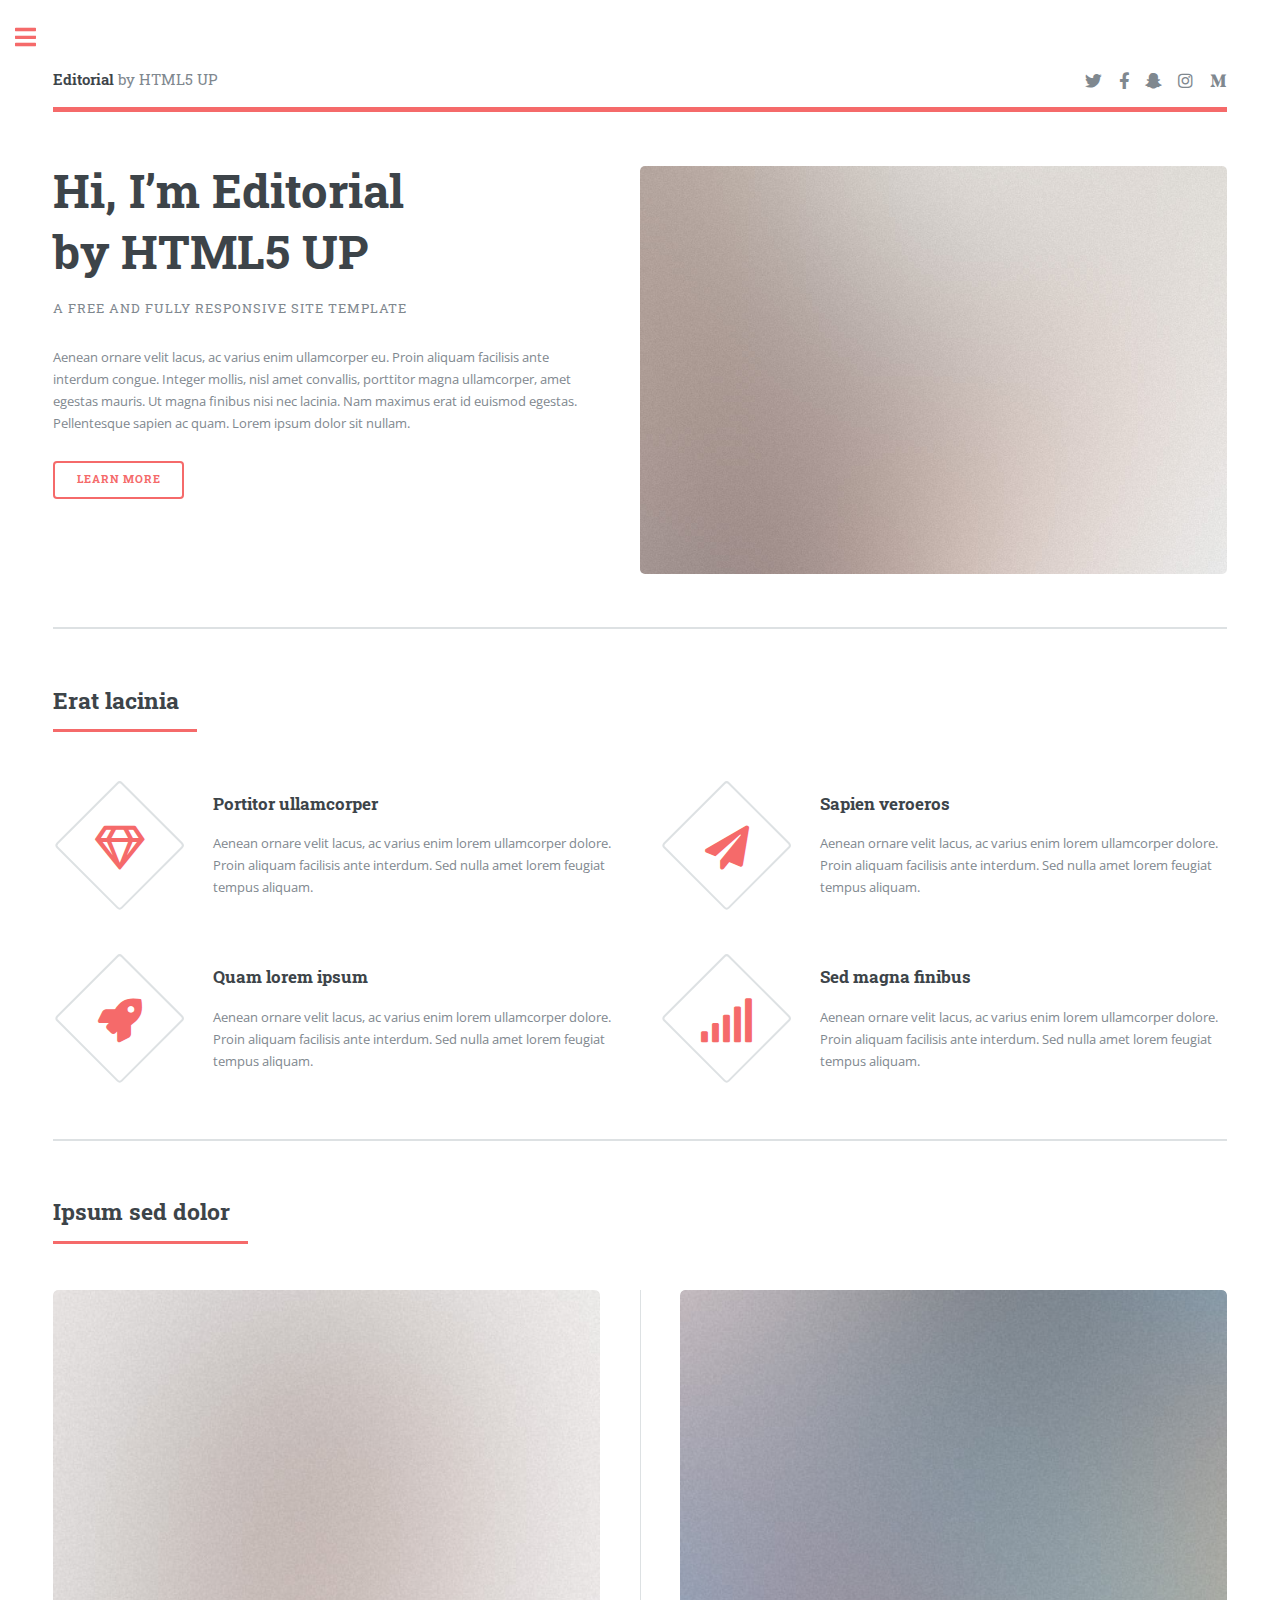
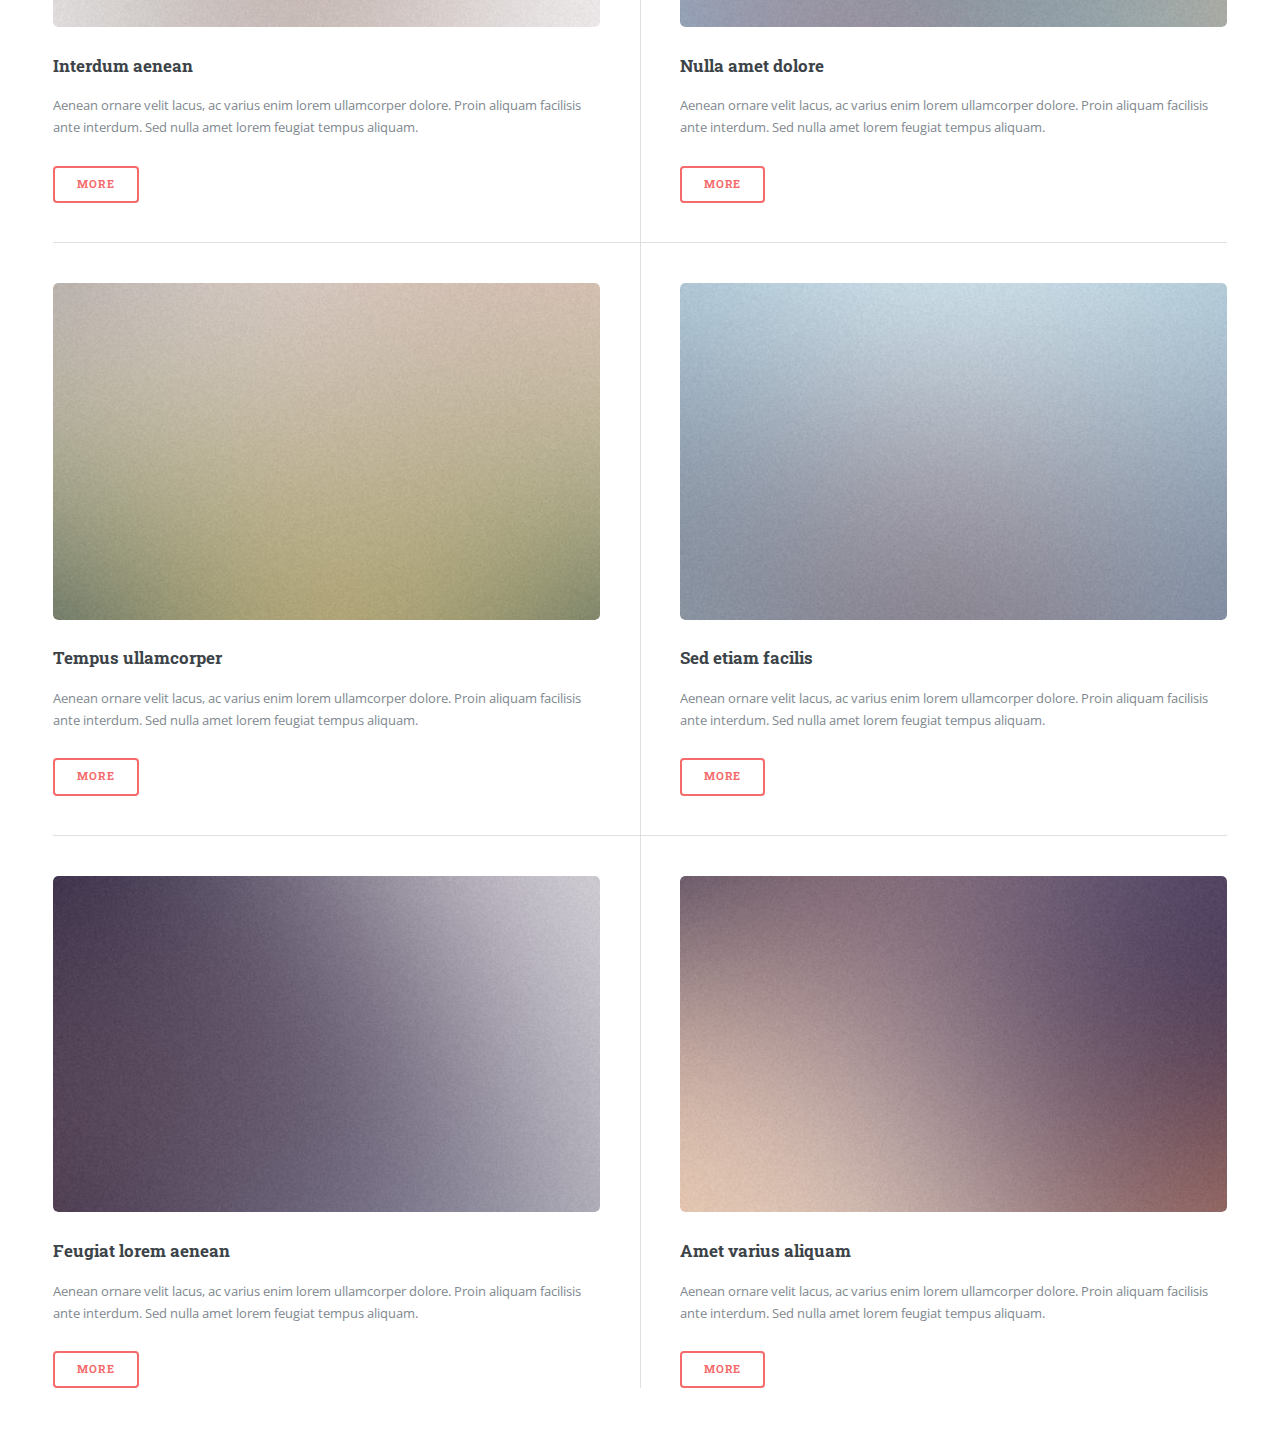
==== index.html @ 435d210b "Initial commit." ====
<!DOCTYPE HTML>
<!--
	Editorial by HTML5 UP
	html5up.net | @ajlkn
	Free for personal and commercial use under the CCA 3.0 license (html5up.net/license)
-->
<html>
	<head>
		<title>Editorial by HTML5 UP</title>
		<meta charset="utf-8" />
		<meta name="viewport" content="width=device-width, initial-scale=1, user-scalable=no" />
		<link rel="stylesheet" href="assets/css/main.css" />
	</head>
	<body class="is-preload">

		<!-- Wrapper -->
			<div id="wrapper">

				<!-- Main -->
					<div id="main">
						<div class="inner">

							<!-- Header -->
								<header id="header">
									<a href="index.html" class="logo"><strong>Editorial</strong> by HTML5 UP</a>
									<ul class="icons">
										<li><a href="#" class="icon brands fa-twitter"><span class="label">Twitter</span></a></li>
										<li><a href="#" class="icon brands fa-facebook-f"><span class="label">Facebook</span></a></li>
										<li><a href="#" class="icon brands fa-snapchat-ghost"><span class="label">Snapchat</span></a></li>
										<li><a href="#" class="icon brands fa-instagram"><span class="label">Instagram</span></a></li>
										<li><a href="#" class="icon brands fa-medium-m"><span class="label">Medium</span></a></li>
									</ul>
								</header>

							<!-- Banner -->
								<section id="banner">
									<div class="content">
										<header>
											<h1>Hi, I’m Editorial<br />
											by HTML5 UP</h1>
											<p>A free and fully responsive site template</p>
										</header>
										<p>Aenean ornare velit lacus, ac varius enim ullamcorper eu. Proin aliquam facilisis ante interdum congue. Integer mollis, nisl amet convallis, porttitor magna ullamcorper, amet egestas mauris. Ut magna finibus nisi nec lacinia. Nam maximus erat id euismod egestas. Pellentesque sapien ac quam. Lorem ipsum dolor sit nullam.</p>
										<ul class="actions">
											<li><a href="#" class="button big">Learn More</a></li>
										</ul>
									</div>
									<span class="image object">
										<img src="images/pic10.jpg" alt="" />
									</span>
								</section>

							<!-- Section -->
								<section>
									<header class="major">
										<h2>Erat lacinia</h2>
									</header>
									<div class="features">
										<article>
											<span class="icon fa-gem"></span>
											<div class="content">
												<h3>Portitor ullamcorper</h3>
												<p>Aenean ornare velit lacus, ac varius enim lorem ullamcorper dolore. Proin aliquam facilisis ante interdum. Sed nulla amet lorem feugiat tempus aliquam.</p>
											</div>
										</article>
										<article>
											<span class="icon solid fa-paper-plane"></span>
											<div class="content">
												<h3>Sapien veroeros</h3>
												<p>Aenean ornare velit lacus, ac varius enim lorem ullamcorper dolore. Proin aliquam facilisis ante interdum. Sed nulla amet lorem feugiat tempus aliquam.</p>
											</div>
										</article>
										<article>
											<span class="icon solid fa-rocket"></span>
											<div class="content">
												<h3>Quam lorem ipsum</h3>
												<p>Aenean ornare velit lacus, ac varius enim lorem ullamcorper dolore. Proin aliquam facilisis ante interdum. Sed nulla amet lorem feugiat tempus aliquam.</p>
											</div>
										</article>
										<article>
											<span class="icon solid fa-signal"></span>
											<div class="content">
												<h3>Sed magna finibus</h3>
												<p>Aenean ornare velit lacus, ac varius enim lorem ullamcorper dolore. Proin aliquam facilisis ante interdum. Sed nulla amet lorem feugiat tempus aliquam.</p>
											</div>
										</article>
									</div>
								</section>

							<!-- Section -->
								<section>
									<header class="major">
										<h2>Ipsum sed dolor</h2>
									</header>
									<div class="posts">
										<article>
											<a href="#" class="image"><img src="images/pic01.jpg" alt="" /></a>
											<h3>Interdum aenean</h3>
											<p>Aenean ornare velit lacus, ac varius enim lorem ullamcorper dolore. Proin aliquam facilisis ante interdum. Sed nulla amet lorem feugiat tempus aliquam.</p>
											<ul class="actions">
												<li><a href="#" class="button">More</a></li>
											</ul>
										</article>
										<article>
											<a href="#" class="image"><img src="images/pic02.jpg" alt="" /></a>
											<h3>Nulla amet dolore</h3>
											<p>Aenean ornare velit lacus, ac varius enim lorem ullamcorper dolore. Proin aliquam facilisis ante interdum. Sed nulla amet lorem feugiat tempus aliquam.</p>
											<ul class="actions">
												<li><a href="#" class="button">More</a></li>
											</ul>
										</article>
										<article>
											<a href="#" class="image"><img src="images/pic03.jpg" alt="" /></a>
											<h3>Tempus ullamcorper</h3>
											<p>Aenean ornare velit lacus, ac varius enim lorem ullamcorper dolore. Proin aliquam facilisis ante interdum. Sed nulla amet lorem feugiat tempus aliquam.</p>
											<ul class="actions">
												<li><a href="#" class="button">More</a></li>
											</ul>
										</article>
										<article>
											<a href="#" class="image"><img src="images/pic04.jpg" alt="" /></a>
											<h3>Sed etiam facilis</h3>
											<p>Aenean ornare velit lacus, ac varius enim lorem ullamcorper dolore. Proin aliquam facilisis ante interdum. Sed nulla amet lorem feugiat tempus aliquam.</p>
											<ul class="actions">
												<li><a href="#" class="button">More</a></li>
											</ul>
										</article>
										<article>
											<a href="#" class="image"><img src="images/pic05.jpg" alt="" /></a>
											<h3>Feugiat lorem aenean</h3>
											<p>Aenean ornare velit lacus, ac varius enim lorem ullamcorper dolore. Proin aliquam facilisis ante interdum. Sed nulla amet lorem feugiat tempus aliquam.</p>
											<ul class="actions">
												<li><a href="#" class="button">More</a></li>
											</ul>
										</article>
										<article>
											<a href="#" class="image"><img src="images/pic06.jpg" alt="" /></a>
											<h3>Amet varius aliquam</h3>
											<p>Aenean ornare velit lacus, ac varius enim lorem ullamcorper dolore. Proin aliquam facilisis ante interdum. Sed nulla amet lorem feugiat tempus aliquam.</p>
											<ul class="actions">
												<li><a href="#" class="button">More</a></li>
											</ul>
										</article>
									</div>
								</section>

						</div>
					</div>

				<!-- Sidebar -->
					<div id="sidebar">
						<div class="inner">

							<!-- Search -->
								<section id="search" class="alt">
									<form method="post" action="#">
										<input type="text" name="query" id="query" placeholder="Search" />
									</form>
								</section>

							<!-- Menu -->
								<nav id="menu">
									<header class="major">
										<h2>Menu</h2>
									</header>
									<ul>
										<li><a href="index.html">Homepage</a></li>
										<li><a href="generic.html">Generic</a></li>
										<li><a href="elements.html">Elements</a></li>
										<li>
											<span class="opener">Submenu</span>
											<ul>
												<li><a href="#">Lorem Dolor</a></li>
												<li><a href="#">Ipsum Adipiscing</a></li>
												<li><a href="#">Tempus Magna</a></li>
												<li><a href="#">Feugiat Veroeros</a></li>
											</ul>
										</li>
										<li><a href="#">Etiam Dolore</a></li>
										<li><a href="#">Adipiscing</a></li>
										<li>
											<span class="opener">Another Submenu</span>
											<ul>
												<li><a href="#">Lorem Dolor</a></li>
												<li><a href="#">Ipsum Adipiscing</a></li>
												<li><a href="#">Tempus Magna</a></li>
												<li><a href="#">Feugiat Veroeros</a></li>
											</ul>
										</li>
										<li><a href="#">Maximus Erat</a></li>
										<li><a href="#">Sapien Mauris</a></li>
										<li><a href="#">Amet Lacinia</a></li>
									</ul>
								</nav>

							<!-- Section -->
								<section>
									<header class="major">
										<h2>Ante interdum</h2>
									</header>
									<div class="mini-posts">
										<article>
											<a href="#" class="image"><img src="images/pic07.jpg" alt="" /></a>
											<p>Aenean ornare velit lacus, ac varius enim lorem ullamcorper dolore aliquam.</p>
										</article>
										<article>
											<a href="#" class="image"><img src="images/pic08.jpg" alt="" /></a>
											<p>Aenean ornare velit lacus, ac varius enim lorem ullamcorper dolore aliquam.</p>
										</article>
										<article>
											<a href="#" class="image"><img src="images/pic09.jpg" alt="" /></a>
											<p>Aenean ornare velit lacus, ac varius enim lorem ullamcorper dolore aliquam.</p>
										</article>
									</div>
									<ul class="actions">
										<li><a href="#" class="button">More</a></li>
									</ul>
								</section>

							<!-- Section -->
								<section>
									<header class="major">
										<h2>Get in touch</h2>
									</header>
									<p>Sed varius enim lorem ullamcorper dolore aliquam aenean ornare velit lacus, ac varius enim lorem ullamcorper dolore. Proin sed aliquam facilisis ante interdum. Sed nulla amet lorem feugiat tempus aliquam.</p>
									<ul class="contact">
										<li class="icon solid fa-envelope"><a href="#">information@untitled.tld</a></li>
										<li class="icon solid fa-phone">(000) 000-0000</li>
										<li class="icon solid fa-home">1234 Somewhere Road #8254<br />
										Nashville, TN 00000-0000</li>
									</ul>
								</section>

							<!-- Footer -->
								<footer id="footer">
									<p class="copyright">&copy; Untitled. All rights reserved. Demo Images: <a href="https://unsplash.com">Unsplash</a>. Design: <a href="https://html5up.net">HTML5 UP</a>.</p>
								</footer>

						</div>
					</div>

			</div>

		<!-- Scripts -->
			<script src="assets/js/jquery.min.js"></script>
			<script src="assets/js/browser.min.js"></script>
			<script src="assets/js/breakpoints.min.js"></script>
			<script src="assets/js/util.js"></script>
			<script src="assets/js/main.js"></script>

	</body>
</html>
---- assets/css/main.css ----
@import url(fontawesome-all.min.css);
@import url("https://fonts.googleapis.com/css?family=Open+Sans:400,600,400italic,600italic|Roboto+Slab:400,700");
/*
	Editorial by HTML5 UP
	html5up.net | @ajlkn
	Free for personal and commercial use under the CCA 3.0 license (html5up.net/license)
*/
html, body, div, span, applet, object,
iframe, h1, h2, h3, h4, h5, h6, p, blockquote,
pre, a, abbr, acronym, address, big, cite,
code, del, dfn, em, img, ins, kbd, q, s, samp,
small, strike, strong, sub, sup, tt, var, b,
u, i, center, dl, dt, dd, ol, ul, li, fieldset,
form, label, legend, table, caption, tbody,
tfoot, thead, tr, th, td, article, aside,
canvas, details, embed, figure, figcaption,
footer, header, hgroup, menu, nav, output, ruby,
section, summary, time, mark, audio, video {
  margin: 0;
  padding: 0;
  border: 0;
  font-size: 100%;
  font: inherit;
  vertical-align: baseline; }

article, aside, details, figcaption, figure,
footer, header, hgroup, menu, nav, section {
  display: block; }

body {
  line-height: 1; }

ol, ul {
  list-style: none; }

blockquote, q {
  quotes: none; }
  blockquote:before, blockquote:after, q:before, q:after {
    content: '';
    content: none; }

table {
  border-collapse: collapse;
  border-spacing: 0; }

body {
  -webkit-text-size-adjust: none; }

mark {
  background-color: transparent;
  color: inherit; }

input::-moz-focus-inner {
  border: 0;
  padding: 0; }

input, select, textarea {
  -moz-appearance: none;
  -webkit-appearance: none;
  -ms-appearance: none;
  appearance: none; }

/* Basic */
@-ms-viewport {
  width: device-width; }

body {
  -ms-overflow-style: scrollbar; }

@media screen and (max-width: 480px) {
  html, body {
    min-width: 320px; } }

html {
  box-sizing: border-box; }

*, *:before, *:after {
  box-sizing: inherit; }

body {
  background: #ffffff; }
  body.is-preload *, body.is-preload *:before, body.is-preload *:after, body.is-resizing *, body.is-resizing *:before, body.is-resizing *:after {
    -moz-animation: none !important;
    -webkit-animation: none !important;
    -ms-animation: none !important;
    animation: none !important;
    -moz-transition: none !important;
    -webkit-transition: none !important;
    -ms-transition: none !important;
    transition: none !important; }

/* Type */
body, input, select, textarea {
  color: #7f888f;
  font-family: "Open Sans", sans-serif;
  font-size: 13pt;
  font-weight: 400;
  line-height: 1.65; }
  @media screen and (max-width: 1680px) {
    body, input, select, textarea {
      font-size: 11pt; } }
  @media screen and (max-width: 1280px) {
    body, input, select, textarea {
      font-size: 10pt; } }
  @media screen and (max-width: 360px) {
    body, input, select, textarea {
      font-size: 9pt; } }

a {
  -moz-transition: color 0.2s ease-in-out, border-bottom-color 0.2s ease-in-out;
  -webkit-transition: color 0.2s ease-in-out, border-bottom-color 0.2s ease-in-out;
  -ms-transition: color 0.2s ease-in-out, border-bottom-color 0.2s ease-in-out;
  transition: color 0.2s ease-in-out, border-bottom-color 0.2s ease-in-out;
  border-bottom: dotted 1px;
  color: #f56a6a;
  text-decoration: none; }
  a:hover {
    border-bottom-color: #f56a6a;
    color: #f56a6a !important; }
    a:hover strong {
      color: inherit; }

strong, b {
  color: #3d4449;
  font-weight: 600; }

em, i {
  font-style: italic; }

p {
  margin: 0 0 2em 0; }

h1, h2, h3, h4, h5, h6 {
  color: #3d4449;
  font-family: "Roboto Slab", serif;
  font-weight: 700;
  line-height: 1.5;
  margin: 0 0 1em 0; }
  h1 a, h2 a, h3 a, h4 a, h5 a, h6 a {
    color: inherit;
    text-decoration: none;
    border-bottom: 0; }

h1 {
  font-size: 4em;
  margin: 0 0 0.5em 0;
  line-height: 1.3; }

h2 {
  font-size: 1.75em; }

h3 {
  font-size: 1.25em; }

h4 {
  font-size: 1.1em; }

h5 {
  font-size: 0.9em; }

h6 {
  font-size: 0.7em; }

@media screen and (max-width: 1680px) {
  h1 {
    font-size: 3.5em; } }

@media screen and (max-width: 980px) {
  h1 {
    font-size: 3.25em; } }

@media screen and (max-width: 736px) {
  h1 {
    font-size: 2em;
    line-height: 1.4; }
  h2 {
    font-size: 1.5em; } }

sub {
  font-size: 0.8em;
  position: relative;
  top: 0.5em; }

sup {
  font-size: 0.8em;
  position: relative;
  top: -0.5em; }

blockquote {
  border-left: solid 3px rgba(210, 215, 217, 0.75);
  font-style: italic;
  margin: 0 0 2em 0;
  padding: 0.5em 0 0.5em 2em; }

code {
  background: rgba(230, 235, 237, 0.25);
  border-radius: 0.375em;
  border: solid 1px rgba(210, 215, 217, 0.75);
  font-family: "Courier New", monospace;
  font-size: 0.9em;
  margin: 0 0.25em;
  padding: 0.25em 0.65em; }

pre {
  -webkit-overflow-scrolling: touch;
  font-family: "Courier New", monospace;
  font-size: 0.9em;
  margin: 0 0 2em 0; }
  pre code {
    display: block;
    line-height: 1.75;
    padding: 1em 1.5em;
    overflow-x: auto; }

hr {
  border: 0;
  border-bottom: solid 1px rgba(210, 215, 217, 0.75);
  margin: 2em 0; }
  hr.major {
    margin: 3em 0; }

.align-left {
  text-align: left; }

.align-center {
  text-align: center; }

.align-right {
  text-align: right; }

/* Row */
.row {
  display: flex;
  flex-wrap: wrap;
  box-sizing: border-box;
  align-items: stretch; }
  .row > * {
    box-sizing: border-box; }
  .row.gtr-uniform > * > :last-child {
    margin-bottom: 0; }
  .row.aln-left {
    justify-content: flex-start; }
  .row.aln-center {
    justify-content: center; }
  .row.aln-right {
    justify-content: flex-end; }
  .row.aln-top {
    align-items: flex-start; }
  .row.aln-middle {
    align-items: center; }
  .row.aln-bottom {
    align-items: flex-end; }
  .row > .imp {
    order: -1; }
  .row > .col-1 {
    width: 8.33333%; }
  .row > .off-1 {
    margin-left: 8.33333%; }
  .row > .col-2 {
    width: 16.66667%; }
  .row > .off-2 {
    margin-left: 16.66667%; }
  .row > .col-3 {
    width: 25%; }
  .row > .off-3 {
    margin-left: 25%; }
  .row > .col-4 {
    width: 33.33333%; }
  .row > .off-4 {
    margin-left: 33.33333%; }
  .row > .col-5 {
    width: 41.66667%; }
  .row > .off-5 {
    margin-left: 41.66667%; }
  .row > .col-6 {
    width: 50%; }
  .row > .off-6 {
    margin-left: 50%; }
  .row > .col-7 {
    width: 58.33333%; }
  .row > .off-7 {
    margin-left: 58.33333%; }
  .row > .col-8 {
    width: 66.66667%; }
  .row > .off-8 {
    margin-left: 66.66667%; }
  .row > .col-9 {
    width: 75%; }
  .row > .off-9 {
    margin-left: 75%; }
  .row > .col-10 {
    width: 83.33333%; }
  .row > .off-10 {
    margin-left: 83.33333%; }
  .row > .col-11 {
    width: 91.66667%; }
  .row > .off-11 {
    margin-left: 91.66667%; }
  .row > .col-12 {
    width: 100%; }
  .row > .off-12 {
    margin-left: 100%; }
  .row.gtr-0 {
    margin-top: 0;
    margin-left: 0em; }
    .row.gtr-0 > * {
      padding: 0 0 0 0em; }
    .row.gtr-0.gtr-uniform {
      margin-top: 0em; }
      .row.gtr-0.gtr-uniform > * {
        padding-top: 0em; }
  .row.gtr-25 {
    margin-top: 0;
    margin-left: -0.375em; }
    .row.gtr-25 > * {
      padding: 0 0 0 0.375em; }
    .row.gtr-25.gtr-uniform {
      margin-top: -0.375em; }
      .row.gtr-25.gtr-uniform > * {
        padding-top: 0.375em; }
  .row.gtr-50 {
    margin-top: 0;
    margin-left: -0.75em; }
    .row.gtr-50 > * {
      padding: 0 0 0 0.75em; }
    .row.gtr-50.gtr-uniform {
      margin-top: -0.75em; }
      .row.gtr-50.gtr-uniform > * {
        padding-top: 0.75em; }
  .row {
    margin-top: 0;
    margin-left: -1.5em; }
    .row > * {
      padding: 0 0 0 1.5em; }
    .row.gtr-uniform {
      margin-top: -1.5em; }
      .row.gtr-uniform > * {
        padding-top: 1.5em; }
  .row.gtr-150 {
    margin-top: 0;
    margin-left: -2.25em; }
    .row.gtr-150 > * {
      padding: 0 0 0 2.25em; }
    .row.gtr-150.gtr-uniform {
      margin-top: -2.25em; }
      .row.gtr-150.gtr-uniform > * {
        padding-top: 2.25em; }
  .row.gtr-200 {
    margin-top: 0;
    margin-left: -3em; }
    .row.gtr-200 > * {
      padding: 0 0 0 3em; }
    .row.gtr-200.gtr-uniform {
      margin-top: -3em; }
      .row.gtr-200.gtr-uniform > * {
        padding-top: 3em; }
  @media screen and (max-width: 1680px) {
    .row {
      display: flex;
      flex-wrap: wrap;
      box-sizing: border-box;
      align-items: stretch; }
      .row > * {
        box-sizing: border-box; }
      .row.gtr-uniform > * > :last-child {
        margin-bottom: 0; }
      .row.aln-left {
        justify-content: flex-start; }
      .row.aln-center {
        justify-content: center; }
      .row.aln-right {
        justify-content: flex-end; }
      .row.aln-top {
        align-items: flex-start; }
      .row.aln-middle {
        align-items: center; }
      .row.aln-bottom {
        align-items: flex-end; }
      .row > .imp-xlarge {
        order: -1; }
      .row > .col-1-xlarge {
        width: 8.33333%; }
      .row > .off-1-xlarge {
        margin-left: 8.33333%; }
      .row > .col-2-xlarge {
        width: 16.66667%; }
      .row > .off-2-xlarge {
        margin-left: 16.66667%; }
      .row > .col-3-xlarge {
        width: 25%; }
      .row > .off-3-xlarge {
        margin-left: 25%; }
      .row > .col-4-xlarge {
        width: 33.33333%; }
      .row > .off-4-xlarge {
        margin-left: 33.33333%; }
      .row > .col-5-xlarge {
        width: 41.66667%; }
      .row > .off-5-xlarge {
        margin-left: 41.66667%; }
      .row > .col-6-xlarge {
        width: 50%; }
      .row > .off-6-xlarge {
        margin-left: 50%; }
      .row > .col-7-xlarge {
        width: 58.33333%; }
      .row > .off-7-xlarge {
        margin-left: 58.33333%; }
      .row > .col-8-xlarge {
        width: 66.66667%; }
      .row > .off-8-xlarge {
        margin-left: 66.66667%; }
      .row > .col-9-xlarge {
        width: 75%; }
      .row > .off-9-xlarge {
        margin-left: 75%; }
      .row > .col-10-xlarge {
        width: 83.33333%; }
      .row > .off-10-xlarge {
        margin-left: 83.33333%; }
      .row > .col-11-xlarge {
        width: 91.66667%; }
      .row > .off-11-xlarge {
        margin-left: 91.66667%; }
      .row > .col-12-xlarge {
        width: 100%; }
      .row > .off-12-xlarge {
        margin-left: 100%; }
      .row.gtr-0 {
        margin-top: 0;
        margin-left: 0em; }
        .row.gtr-0 > * {
          padding: 0 0 0 0em; }
        .row.gtr-0.gtr-uniform {
          margin-top: 0em; }
          .row.gtr-0.gtr-uniform > * {
            padding-top: 0em; }
      .row.gtr-25 {
        margin-top: 0;
        margin-left: -0.375em; }
        .row.gtr-25 > * {
          padding: 0 0 0 0.375em; }
        .row.gtr-25.gtr-uniform {
          margin-top: -0.375em; }
          .row.gtr-25.gtr-uniform > * {
            padding-top: 0.375em; }
      .row.gtr-50 {
        margin-top: 0;
        margin-left: -0.75em; }
        .row.gtr-50 > * {
          padding: 0 0 0 0.75em; }
        .row.gtr-50.gtr-uniform {
          margin-top: -0.75em; }
          .row.gtr-50.gtr-uniform > * {
            padding-top: 0.75em; }
      .row {
        margin-top: 0;
        margin-left: -1.5em; }
        .row > * {
          padding: 0 0 0 1.5em; }
        .row.gtr-uniform {
          margin-top: -1.5em; }
          .row.gtr-uniform > * {
            padding-top: 1.5em; }
      .row.gtr-150 {
        margin-top: 0;
        margin-left: -2.25em; }
        .row.gtr-150 > * {
          padding: 0 0 0 2.25em; }
        .row.gtr-150.gtr-uniform {
          margin-top: -2.25em; }
          .row.gtr-150.gtr-uniform > * {
            padding-top: 2.25em; }
      .row.gtr-200 {
        margin-top: 0;
        margin-left: -3em; }
        .row.gtr-200 > * {
          padding: 0 0 0 3em; }
        .row.gtr-200.gtr-uniform {
          margin-top: -3em; }
          .row.gtr-200.gtr-uniform > * {
            padding-top: 3em; } }
  @media screen and (max-width: 1280px) {
    .row {
      display: flex;
      flex-wrap: wrap;
      box-sizing: border-box;
      align-items: stretch; }
      .row > * {
        box-sizing: border-box; }
      .row.gtr-uniform > * > :last-child {
        margin-bottom: 0; }
      .row.aln-left {
        justify-content: flex-start; }
      .row.aln-center {
        justify-content: center; }
      .row.aln-right {
        justify-content: flex-end; }
      .row.aln-top {
        align-items: flex-start; }
      .row.aln-middle {
        align-items: center; }
      .row.aln-bottom {
        align-items: flex-end; }
      .row > .imp-large {
        order: -1; }
      .row > .col-1-large {
        width: 8.33333%; }
      .row > .off-1-large {
        margin-left: 8.33333%; }
      .row > .col-2-large {
        width: 16.66667%; }
      .row > .off-2-large {
        margin-left: 16.66667%; }
      .row > .col-3-large {
        width: 25%; }
      .row > .off-3-large {
        margin-left: 25%; }
      .row > .col-4-large {
        width: 33.33333%; }
      .row > .off-4-large {
        margin-left: 33.33333%; }
      .row > .col-5-large {
        width: 41.66667%; }
      .row > .off-5-large {
        margin-left: 41.66667%; }
      .row > .col-6-large {
        width: 50%; }
      .row > .off-6-large {
        margin-left: 50%; }
      .row > .col-7-large {
        width: 58.33333%; }
      .row > .off-7-large {
        margin-left: 58.33333%; }
      .row > .col-8-large {
        width: 66.66667%; }
      .row > .off-8-large {
        margin-left: 66.66667%; }
      .row > .col-9-large {
        width: 75%; }
      .row > .off-9-large {
        margin-left: 75%; }
      .row > .col-10-large {
        width: 83.33333%; }
      .row > .off-10-large {
        margin-left: 83.33333%; }
      .row > .col-11-large {
        width: 91.66667%; }
      .row > .off-11-large {
        margin-left: 91.66667%; }
      .row > .col-12-large {
        width: 100%; }
      .row > .off-12-large {
        margin-left: 100%; }
      .row.gtr-0 {
        margin-top: 0;
        margin-left: 0em; }
        .row.gtr-0 > * {
          padding: 0 0 0 0em; }
        .row.gtr-0.gtr-uniform {
          margin-top: 0em; }
          .row.gtr-0.gtr-uniform > * {
            padding-top: 0em; }
      .row.gtr-25 {
        margin-top: 0;
        margin-left: -0.375em; }
        .row.gtr-25 > * {
          padding: 0 0 0 0.375em; }
        .row.gtr-25.gtr-uniform {
          margin-top: -0.375em; }
          .row.gtr-25.gtr-uniform > * {
            padding-top: 0.375em; }
      .row.gtr-50 {
        margin-top: 0;
        margin-left: -0.75em; }
        .row.gtr-50 > * {
          padding: 0 0 0 0.75em; }
        .row.gtr-50.gtr-uniform {
          margin-top: -0.75em; }
          .row.gtr-50.gtr-uniform > * {
            padding-top: 0.75em; }
      .row {
        margin-top: 0;
        margin-left: -1.5em; }
        .row > * {
          padding: 0 0 0 1.5em; }
        .row.gtr-uniform {
          margin-top: -1.5em; }
          .row.gtr-uniform > * {
            padding-top: 1.5em; }
      .row.gtr-150 {
        margin-top: 0;
        margin-left: -2.25em; }
        .row.gtr-150 > * {
          padding: 0 0 0 2.25em; }
        .row.gtr-150.gtr-uniform {
          margin-top: -2.25em; }
          .row.gtr-150.gtr-uniform > * {
            padding-top: 2.25em; }
      .row.gtr-200 {
        margin-top: 0;
        margin-left: -3em; }
        .row.gtr-200 > * {
          padding: 0 0 0 3em; }
        .row.gtr-200.gtr-uniform {
          margin-top: -3em; }
          .row.gtr-200.gtr-uniform > * {
            padding-top: 3em; } }
  @media screen and (max-width: 980px) {
    .row {
      display: flex;
      flex-wrap: wrap;
      box-sizing: border-box;
      align-items: stretch; }
      .row > * {
        box-sizing: border-box; }
      .row.gtr-uniform > * > :last-child {
        margin-bottom: 0; }
      .row.aln-left {
        justify-content: flex-start; }
      .row.aln-center {
        justify-content: center; }
      .row.aln-right {
        justify-content: flex-end; }
      .row.aln-top {
        align-items: flex-start; }
      .row.aln-middle {
        align-items: center; }
      .row.aln-bottom {
        align-items: flex-end; }
      .row > .imp-medium {
        order: -1; }
      .row > .col-1-medium {
        width: 8.33333%; }
      .row > .off-1-medium {
        margin-left: 8.33333%; }
      .row > .col-2-medium {
        width: 16.66667%; }
      .row > .off-2-medium {
        margin-left: 16.66667%; }
      .row > .col-3-medium {
        width: 25%; }
      .row > .off-3-medium {
        margin-left: 25%; }
      .row > .col-4-medium {
        width: 33.33333%; }
      .row > .off-4-medium {
        margin-left: 33.33333%; }
      .row > .col-5-medium {
        width: 41.66667%; }
      .row > .off-5-medium {
        margin-left: 41.66667%; }
      .row > .col-6-medium {
        width: 50%; }
      .row > .off-6-medium {
        margin-left: 50%; }
      .row > .col-7-medium {
        width: 58.33333%; }
      .row > .off-7-medium {
        margin-left: 58.33333%; }
      .row > .col-8-medium {
        width: 66.66667%; }
      .row > .off-8-medium {
        margin-left: 66.66667%; }
      .row > .col-9-medium {
        width: 75%; }
      .row > .off-9-medium {
        margin-left: 75%; }
      .row > .col-10-medium {
        width: 83.33333%; }
      .row > .off-10-medium {
        margin-left: 83.33333%; }
      .row > .col-11-medium {
        width: 91.66667%; }
      .row > .off-11-medium {
        margin-left: 91.66667%; }
      .row > .col-12-medium {
        width: 100%; }
      .row > .off-12-medium {
        margin-left: 100%; }
      .row.gtr-0 {
        margin-top: 0;
        margin-left: 0em; }
        .row.gtr-0 > * {
          padding: 0 0 0 0em; }
        .row.gtr-0.gtr-uniform {
          margin-top: 0em; }
          .row.gtr-0.gtr-uniform > * {
            padding-top: 0em; }
      .row.gtr-25 {
        margin-top: 0;
        margin-left: -0.375em; }
        .row.gtr-25 > * {
          padding: 0 0 0 0.375em; }
        .row.gtr-25.gtr-uniform {
          margin-top: -0.375em; }
          .row.gtr-25.gtr-uniform > * {
            padding-top: 0.375em; }
      .row.gtr-50 {
        margin-top: 0;
        margin-left: -0.75em; }
        .row.gtr-50 > * {
          padding: 0 0 0 0.75em; }
        .row.gtr-50.gtr-uniform {
          margin-top: -0.75em; }
          .row.gtr-50.gtr-uniform > * {
            padding-top: 0.75em; }
      .row {
        margin-top: 0;
        margin-left: -1.5em; }
        .row > * {
          padding: 0 0 0 1.5em; }
        .row.gtr-uniform {
          margin-top: -1.5em; }
          .row.gtr-uniform > * {
            padding-top: 1.5em; }
      .row.gtr-150 {
        margin-top: 0;
        margin-left: -2.25em; }
        .row.gtr-150 > * {
          padding: 0 0 0 2.25em; }
        .row.gtr-150.gtr-uniform {
          margin-top: -2.25em; }
          .row.gtr-150.gtr-uniform > * {
            padding-top: 2.25em; }
      .row.gtr-200 {
        margin-top: 0;
        margin-left: -3em; }
        .row.gtr-200 > * {
          padding: 0 0 0 3em; }
        .row.gtr-200.gtr-uniform {
          margin-top: -3em; }
          .row.gtr-200.gtr-uniform > * {
            padding-top: 3em; } }
  @media screen and (max-width: 736px) {
    .row {
      display: flex;
      flex-wrap: wrap;
      box-sizing: border-box;
      align-items: stretch; }
      .row > * {
        box-sizing: border-box; }
      .row.gtr-uniform > * > :last-child {
        margin-bottom: 0; }
      .row.aln-left {
        justify-content: flex-start; }
      .row.aln-center {
        justify-content: center; }
      .row.aln-right {
        justify-content: flex-end; }
      .row.aln-top {
        align-items: flex-start; }
      .row.aln-middle {
        align-items: center; }
      .row.aln-bottom {
        align-items: flex-end; }
      .row > .imp-small {
        order: -1; }
      .row > .col-1-small {
        width: 8.33333%; }
      .row > .off-1-small {
        margin-left: 8.33333%; }
      .row > .col-2-small {
        width: 16.66667%; }
      .row > .off-2-small {
        margin-left: 16.66667%; }
      .row > .col-3-small {
        width: 25%; }
      .row > .off-3-small {
        margin-left: 25%; }
      .row > .col-4-small {
        width: 33.33333%; }
      .row > .off-4-small {
        margin-left: 33.33333%; }
      .row > .col-5-small {
        width: 41.66667%; }
      .row > .off-5-small {
        margin-left: 41.66667%; }
      .row > .col-6-small {
        width: 50%; }
      .row > .off-6-small {
        margin-left: 50%; }
      .row > .col-7-small {
        width: 58.33333%; }
      .row > .off-7-small {
        margin-left: 58.33333%; }
      .row > .col-8-small {
        width: 66.66667%; }
      .row > .off-8-small {
        margin-left: 66.66667%; }
      .row > .col-9-small {
        width: 75%; }
      .row > .off-9-small {
        margin-left: 75%; }
      .row > .col-10-small {
        width: 83.33333%; }
      .row > .off-10-small {
        margin-left: 83.33333%; }
      .row > .col-11-small {
        width: 91.66667%; }
      .row > .off-11-small {
        margin-left: 91.66667%; }
      .row > .col-12-small {
        width: 100%; }
      .row > .off-12-small {
        margin-left: 100%; }
      .row.gtr-0 {
        margin-top: 0;
        margin-left: 0em; }
        .row.gtr-0 > * {
          padding: 0 0 0 0em; }
        .row.gtr-0.gtr-uniform {
          margin-top: 0em; }
          .row.gtr-0.gtr-uniform > * {
            padding-top: 0em; }
      .row.gtr-25 {
        margin-top: 0;
        margin-left: -0.375em; }
        .row.gtr-25 > * {
          padding: 0 0 0 0.375em; }
        .row.gtr-25.gtr-uniform {
          margin-top: -0.375em; }
          .row.gtr-25.gtr-uniform > * {
            padding-top: 0.375em; }
      .row.gtr-50 {
        margin-top: 0;
        margin-left: -0.75em; }
        .row.gtr-50 > * {
          padding: 0 0 0 0.75em; }
        .row.gtr-50.gtr-uniform {
          margin-top: -0.75em; }
          .row.gtr-50.gtr-uniform > * {
            padding-top: 0.75em; }
      .row {
        margin-top: 0;
        margin-left: -1.5em; }
        .row > * {
          padding: 0 0 0 1.5em; }
        .row.gtr-uniform {
          margin-top: -1.5em; }
          .row.gtr-uniform > * {
            padding-top: 1.5em; }
      .row.gtr-150 {
        margin-top: 0;
        margin-left: -2.25em; }
        .row.gtr-150 > * {
          padding: 0 0 0 2.25em; }
        .row.gtr-150.gtr-uniform {
          margin-top: -2.25em; }
          .row.gtr-150.gtr-uniform > * {
            padding-top: 2.25em; }
      .row.gtr-200 {
        margin-top: 0;
        margin-left: -3em; }
        .row.gtr-200 > * {
          padding: 0 0 0 3em; }
        .row.gtr-200.gtr-uniform {
          margin-top: -3em; }
          .row.gtr-200.gtr-uniform > * {
            padding-top: 3em; } }
  @media screen and (max-width: 480px) {
    .row {
      display: flex;
      flex-wrap: wrap;
      box-sizing: border-box;
      align-items: stretch; }
      .row > * {
        box-sizing: border-box; }
      .row.gtr-uniform > * > :last-child {
        margin-bottom: 0; }
      .row.aln-left {
        justify-content: flex-start; }
      .row.aln-center {
        justify-content: center; }
      .row.aln-right {
        justify-content: flex-end; }
      .row.aln-top {
        align-items: flex-start; }
      .row.aln-middle {
        align-items: center; }
      .row.aln-bottom {
        align-items: flex-end; }
      .row > .imp-xsmall {
        order: -1; }
      .row > .col-1-xsmall {
        width: 8.33333%; }
      .row > .off-1-xsmall {
        margin-left: 8.33333%; }
      .row > .col-2-xsmall {
        width: 16.66667%; }
      .row > .off-2-xsmall {
        margin-left: 16.66667%; }
      .row > .col-3-xsmall {
        width: 25%; }
      .row > .off-3-xsmall {
        margin-left: 25%; }
      .row > .col-4-xsmall {
        width: 33.33333%; }
      .row > .off-4-xsmall {
        margin-left: 33.33333%; }
      .row > .col-5-xsmall {
        width: 41.66667%; }
      .row > .off-5-xsmall {
        margin-left: 41.66667%; }
      .row > .col-6-xsmall {
        width: 50%; }
      .row > .off-6-xsmall {
        margin-left: 50%; }
      .row > .col-7-xsmall {
        width: 58.33333%; }
      .row > .off-7-xsmall {
        margin-left: 58.33333%; }
      .row > .col-8-xsmall {
        width: 66.66667%; }
      .row > .off-8-xsmall {
        margin-left: 66.66667%; }
      .row > .col-9-xsmall {
        width: 75%; }
      .row > .off-9-xsmall {
        margin-left: 75%; }
      .row > .col-10-xsmall {
        width: 83.33333%; }
      .row > .off-10-xsmall {
        margin-left: 83.33333%; }
      .row > .col-11-xsmall {
        width: 91.66667%; }
      .row > .off-11-xsmall {
        margin-left: 91.66667%; }
      .row > .col-12-xsmall {
        width: 100%; }
      .row > .off-12-xsmall {
        margin-left: 100%; }
      .row.gtr-0 {
        margin-top: 0;
        margin-left: 0em; }
        .row.gtr-0 > * {
          padding: 0 0 0 0em; }
        .row.gtr-0.gtr-uniform {
          margin-top: 0em; }
          .row.gtr-0.gtr-uniform > * {
            padding-top: 0em; }
      .row.gtr-25 {
        margin-top: 0;
        margin-left: -0.375em; }
        .row.gtr-25 > * {
          padding: 0 0 0 0.375em; }
        .row.gtr-25.gtr-uniform {
          margin-top: -0.375em; }
          .row.gtr-25.gtr-uniform > * {
            padding-top: 0.375em; }
      .row.gtr-50 {
        margin-top: 0;
        margin-left: -0.75em; }
        .row.gtr-50 > * {
          padding: 0 0 0 0.75em; }
        .row.gtr-50.gtr-uniform {
          margin-top: -0.75em; }
          .row.gtr-50.gtr-uniform > * {
            padding-top: 0.75em; }
      .row {
        margin-top: 0;
        margin-left: -1.5em; }
        .row > * {
          padding: 0 0 0 1.5em; }
        .row.gtr-uniform {
          margin-top: -1.5em; }
          .row.gtr-uniform > * {
            padding-top: 1.5em; }
      .row.gtr-150 {
        margin-top: 0;
        margin-left: -2.25em; }
        .row.gtr-150 > * {
          padding: 0 0 0 2.25em; }
        .row.gtr-150.gtr-uniform {
          margin-top: -2.25em; }
          .row.gtr-150.gtr-uniform > * {
            padding-top: 2.25em; }
      .row.gtr-200 {
        margin-top: 0;
        margin-left: -3em; }
        .row.gtr-200 > * {
          padding: 0 0 0 3em; }
        .row.gtr-200.gtr-uniform {
          margin-top: -3em; }
          .row.gtr-200.gtr-uniform > * {
            padding-top: 3em; } }

/* Section/Article */
section.special, article.special {
  text-align: center; }

header p {
  font-family: "Roboto Slab", serif;
  font-size: 1em;
  font-weight: 400;
  letter-spacing: 0.075em;
  margin-top: -0.5em;
  text-transform: uppercase; }

header.major > :last-child {
  border-bottom: solid 3px #f56a6a;
  display: inline-block;
  margin: 0 0 2em 0;
  padding: 0 0.75em 0.5em 0; }

header.main > :last-child {
  margin: 0 0 1em 0; }

/* Form */
form {
  margin: 0 0 2em 0; }

label {
  color: #3d4449;
  display: block;
  font-size: 0.9em;
  font-weight: 600;
  margin: 0 0 1em 0; }

input[type="text"],
input[type="password"],
input[type="email"],
input[type="tel"],
input[type="search"],
input[type="url"],
select,
textarea {
  -moz-appearance: none;
  -webkit-appearance: none;
  -ms-appearance: none;
  appearance: none;
  background: #ffffff;
  border-radius: 0.375em;
  border: none;
  border: solid 1px rgba(210, 215, 217, 0.75);
  color: inherit;
  display: block;
  outline: 0;
  padding: 0 1em;
  text-decoration: none;
  width: 100%; }
  input[type="text"]:invalid,
  input[type="password"]:invalid,
  input[type="email"]:invalid,
  input[type="tel"]:invalid,
  input[type="search"]:invalid,
  input[type="url"]:invalid,
  select:invalid,
  textarea:invalid {
    box-shadow: none; }
  input[type="text"]:focus,
  input[type="password"]:focus,
  input[type="email"]:focus,
  input[type="tel"]:focus,
  input[type="search"]:focus,
  input[type="url"]:focus,
  select:focus,
  textarea:focus {
    border-color: #f56a6a;
    box-shadow: 0 0 0 1px #f56a6a; }

select {
  background-image: url("data:image/svg+xml;charset=utf8,%3Csvg xmlns='http://www.w3.org/2000/svg' width='40' height='40' preserveAspectRatio='none' viewBox='0 0 40 40'%3E%3Cpath d='M9.4,12.3l10.4,10.4l10.4-10.4c0.2-0.2,0.5-0.4,0.9-0.4c0.3,0,0.6,0.1,0.9,0.4l3.3,3.3c0.2,0.2,0.4,0.5,0.4,0.9 c0,0.4-0.1,0.6-0.4,0.9L20.7,31.9c-0.2,0.2-0.5,0.4-0.9,0.4c-0.3,0-0.6-0.1-0.9-0.4L4.3,17.3c-0.2-0.2-0.4-0.5-0.4-0.9 c0-0.4,0.1-0.6,0.4-0.9l3.3-3.3c0.2-0.2,0.5-0.4,0.9-0.4S9.1,12.1,9.4,12.3z' fill='rgba(210, 215, 217, 0.75)' /%3E%3C/svg%3E");
  background-size: 1.25em;
  background-repeat: no-repeat;
  background-position: calc(100% - 1em) center;
  height: 2.75em;
  padding-right: 2.75em;
  text-overflow: ellipsis; }
  select option {
    color: #3d4449;
    background: #ffffff; }
  select:focus::-ms-value {
    background-color: transparent; }
  select::-ms-expand {
    display: none; }

input[type="text"],
input[type="password"],
input[type="email"],
input[type="tel"],
input[type="search"],
input[type="url"],
select {
  height: 2.75em; }

textarea {
  padding: 0.75em 1em; }

input[type="checkbox"],
input[type="radio"] {
  -moz-appearance: none;
  -webkit-appearance: none;
  -ms-appearance: none;
  appearance: none;
  display: block;
  float: left;
  margin-right: -2em;
  opacity: 0;
  width: 1em;
  z-index: -1; }
  input[type="checkbox"] + label,
  input[type="radio"] + label {
    text-decoration: none;
    color: #7f888f;
    cursor: pointer;
    display: inline-block;
    font-size: 1em;
    font-weight: 400;
    padding-left: 2.4em;
    padding-right: 0.75em;
    position: relative; }
    input[type="checkbox"] + label:before,
    input[type="radio"] + label:before {
      -moz-osx-font-smoothing: grayscale;
      -webkit-font-smoothing: antialiased;
      display: inline-block;
      font-style: normal;
      font-variant: normal;
      text-rendering: auto;
      line-height: 1;
      text-transform: none !important;
      font-family: 'Font Awesome 5 Free';
      font-weight: 900; }
    input[type="checkbox"] + label:before,
    input[type="radio"] + label:before {
      background: #ffffff;
      border-radius: 0.375em;
      border: solid 1px rgba(210, 215, 217, 0.75);
      content: '';
      display: inline-block;
      font-size: 0.8em;
      height: 2.0625em;
      left: 0;
      line-height: 2.0625em;
      position: absolute;
      text-align: center;
      top: 0;
      width: 2.0625em; }
  input[type="checkbox"]:checked + label:before,
  input[type="radio"]:checked + label:before {
    background: #3d4449;
    border-color: #3d4449;
    color: #ffffff;
    content: '\f00c'; }
  input[type="checkbox"]:focus + label:before,
  input[type="radio"]:focus + label:before {
    border-color: #f56a6a;
    box-shadow: 0 0 0 1px #f56a6a; }

input[type="checkbox"] + label:before {
  border-radius: 0.375em; }

input[type="radio"] + label:before {
  border-radius: 100%; }

::-webkit-input-placeholder {
  color: #9fa3a6 !important;
  opacity: 1.0; }

:-moz-placeholder {
  color: #9fa3a6 !important;
  opacity: 1.0; }

::-moz-placeholder {
  color: #9fa3a6 !important;
  opacity: 1.0; }

:-ms-input-placeholder {
  color: #9fa3a6 !important;
  opacity: 1.0; }

/* Box */
.box {
  border-radius: 0.375em;
  border: solid 1px rgba(210, 215, 217, 0.75);
  margin-bottom: 2em;
  padding: 1.5em; }
  .box > :last-child,
  .box > :last-child > :last-child,
  .box > :last-child > :last-child > :last-child {
    margin-bottom: 0; }
  .box.alt {
    border: 0;
    border-radius: 0;
    padding: 0; }

/* Icon */
.icon {
  text-decoration: none;
  border-bottom: none;
  position: relative; }
  .icon:before {
    -moz-osx-font-smoothing: grayscale;
    -webkit-font-smoothing: antialiased;
    display: inline-block;
    font-style: normal;
    font-variant: normal;
    text-rendering: auto;
    line-height: 1;
    text-transform: none !important;
    font-family: 'Font Awesome 5 Free';
    font-weight: 400; }
  .icon > .label {
    display: none; }
  .icon:before {
    line-height: inherit; }
  .icon.solid:before {
    font-weight: 900; }
  .icon.brands:before {
    font-family: 'Font Awesome 5 Brands'; }

/* Image */
.image {
  border-radius: 0.375em;
  border: 0;
  display: inline-block;
  position: relative; }
  .image img {
    border-radius: 0.375em;
    display: block; }
  .image.left, .image.right {
    max-width: 40%; }
    .image.left img, .image.right img {
      width: 100%; }
  .image.left {
    float: left;
    padding: 0 1.5em 1em 0;
    top: 0.25em; }
  .image.right {
    float: right;
    padding: 0 0 1em 1.5em;
    top: 0.25em; }
  .image.fit {
    display: block;
    margin: 0 0 2em 0;
    width: 100%; }
    .image.fit img {
      width: 100%; }
  .image.main {
    display: block;
    margin: 0 0 3em 0;
    width: 100%; }
    .image.main img {
      width: 100%; }

a.image {
  overflow: hidden; }
  a.image img {
    -moz-transition: -moz-transform 0.2s ease;
    -webkit-transition: -webkit-transform 0.2s ease;
    -ms-transition: -ms-transform 0.2s ease;
    transition: transform 0.2s ease; }
  a.image:hover img {
    -moz-transform: scale(1.075);
    -webkit-transform: scale(1.075);
    -ms-transform: scale(1.075);
    transform: scale(1.075); }

/* List */
ol {
  list-style: decimal;
  margin: 0 0 2em 0;
  padding-left: 1.25em; }
  ol li {
    padding-left: 0.25em; }

ul {
  list-style: disc;
  margin: 0 0 2em 0;
  padding-left: 1em; }
  ul li {
    padding-left: 0.5em; }
  ul.alt {
    list-style: none;
    padding-left: 0; }
    ul.alt li {
      border-top: solid 1px rgba(210, 215, 217, 0.75);
      padding: 0.5em 0; }
      ul.alt li:first-child {
        border-top: 0;
        padding-top: 0; }

dl {
  margin: 0 0 2em 0; }
  dl dt {
    display: block;
    font-weight: 600;
    margin: 0 0 1em 0; }
  dl dd {
    margin-left: 2em; }

/* Actions */
ul.actions {
  display: -moz-flex;
  display: -webkit-flex;
  display: -ms-flex;
  display: flex;
  cursor: default;
  list-style: none;
  margin-left: -1em;
  padding-left: 0; }
  ul.actions li {
    padding: 0 0 0 1em;
    vertical-align: middle; }
  ul.actions.special {
    -moz-justify-content: center;
    -webkit-justify-content: center;
    -ms-justify-content: center;
    justify-content: center;
    width: 100%;
    margin-left: 0; }
    ul.actions.special li:first-child {
      padding-left: 0; }
  ul.actions.stacked {
    -moz-flex-direction: column;
    -webkit-flex-direction: column;
    -ms-flex-direction: column;
    flex-direction: column;
    margin-left: 0; }
    ul.actions.stacked li {
      padding: 1.3em 0 0 0; }
      ul.actions.stacked li:first-child {
        padding-top: 0; }
  ul.actions.fit {
    width: calc(100% + 1em); }
    ul.actions.fit li {
      -moz-flex-grow: 1;
      -webkit-flex-grow: 1;
      -ms-flex-grow: 1;
      flex-grow: 1;
      -moz-flex-shrink: 1;
      -webkit-flex-shrink: 1;
      -ms-flex-shrink: 1;
      flex-shrink: 1;
      width: 100%; }
      ul.actions.fit li > * {
        width: 100%; }
    ul.actions.fit.stacked {
      width: 100%; }

/* Icons */
ul.icons {
  cursor: default;
  list-style: none;
  padding-left: 0; }
  ul.icons li {
    display: inline-block;
    padding: 0 1em 0 0; }
    ul.icons li:last-child {
      padding-right: 0; }
    ul.icons li .icon {
      color: inherit; }
      ul.icons li .icon:before {
        font-size: 1.25em; }

/* Contact */
ul.contact {
  list-style: none;
  padding: 0; }
  ul.contact li {
    text-decoration: none;
    border-top: solid 1px rgba(210, 215, 217, 0.75);
    margin: 1.5em 0 0 0;
    padding: 1.5em 0 0 3em;
    position: relative; }
    ul.contact li:before {
      -moz-osx-font-smoothing: grayscale;
      -webkit-font-smoothing: antialiased;
      display: inline-block;
      font-style: normal;
      font-variant: normal;
      text-rendering: auto;
      line-height: 1;
      text-transform: none !important;
      font-family: 'Font Awesome 5 Free';
      font-weight: 400; }
    ul.contact li:before {
      color: #f56a6a;
      display: inline-block;
      font-size: 1.5em;
      height: 1.125em;
      left: 0;
      line-height: 1.125em;
      position: absolute;
      text-align: center;
      top: 1em;
      width: 1.5em; }
    ul.contact li:first-child {
      border-top: 0;
      margin-top: 0;
      padding-top: 0; }
      ul.contact li:first-child:before {
        top: 0; }
    ul.contact li a {
      color: inherit; }

/* Pagination */
ul.pagination {
  cursor: default;
  list-style: none;
  padding-left: 0; }
  ul.pagination li {
    display: inline-block;
    padding-left: 0;
    vertical-align: middle; }
    ul.pagination li > .page {
      -moz-transition: background-color 0.2s ease-in-out, color 0.2s ease-in-out;
      -webkit-transition: background-color 0.2s ease-in-out, color 0.2s ease-in-out;
      -ms-transition: background-color 0.2s ease-in-out, color 0.2s ease-in-out;
      transition: background-color 0.2s ease-in-out, color 0.2s ease-in-out;
      border-bottom: 0;
      border-radius: 0.375em;
      display: inline-block;
      font-size: 0.8em;
      font-weight: 600;
      height: 2em;
      line-height: 2em;
      margin: 0 0.125em;
      min-width: 2em;
      padding: 0 0.5em;
      text-align: center; }
      ul.pagination li > .page.active {
        background-color: #f56a6a;
        color: #ffffff !important; }
        ul.pagination li > .page.active:hover {
          background-color: #f67878; }
        ul.pagination li > .page.active:active {
          background-color: #f45c5c; }
    ul.pagination li:first-child {
      padding-right: 0.75em; }
    ul.pagination li:last-child {
      padding-left: 0.75em; }
  @media screen and (max-width: 480px) {
    ul.pagination li:nth-child(n+2):nth-last-child(n+2) {
      display: none; }
    ul.pagination li:first-child {
      padding-right: 0; } }

/* Table */
.table-wrapper {
  -webkit-overflow-scrolling: touch;
  overflow-x: auto; }

table {
  margin: 0 0 2em 0;
  width: 100%; }
  table tbody tr {
    border: solid 1px rgba(210, 215, 217, 0.75);
    border-left: 0;
    border-right: 0; }
    table tbody tr:nth-child(2n + 1) {
      background-color: rgba(230, 235, 237, 0.25); }
  table td {
    padding: 0.75em 0.75em; }
  table th {
    color: #3d4449;
    font-size: 0.9em;
    font-weight: 600;
    padding: 0 0.75em 0.75em 0.75em;
    text-align: left; }
  table thead {
    border-bottom: solid 2px rgba(210, 215, 217, 0.75); }
  table tfoot {
    border-top: solid 2px rgba(210, 215, 217, 0.75); }
  table.alt {
    border-collapse: separate; }
    table.alt tbody tr td {
      border: solid 1px rgba(210, 215, 217, 0.75);
      border-left-width: 0;
      border-top-width: 0; }
      table.alt tbody tr td:first-child {
        border-left-width: 1px; }
    table.alt tbody tr:first-child td {
      border-top-width: 1px; }
    table.alt thead {
      border-bottom: 0; }
    table.alt tfoot {
      border-top: 0; }

/* Button */
input[type="submit"],
input[type="reset"],
input[type="button"],
button,
.button {
  -moz-appearance: none;
  -webkit-appearance: none;
  -ms-appearance: none;
  appearance: none;
  -moz-transition: background-color 0.2s ease-in-out, color 0.2s ease-in-out;
  -webkit-transition: background-color 0.2s ease-in-out, color 0.2s ease-in-out;
  -ms-transition: background-color 0.2s ease-in-out, color 0.2s ease-in-out;
  transition: background-color 0.2s ease-in-out, color 0.2s ease-in-out;
  background-color: transparent;
  border-radius: 0.375em;
  border: 0;
  box-shadow: inset 0 0 0 2px #f56a6a;
  color: #f56a6a !important;
  cursor: pointer;
  display: inline-block;
  font-family: "Roboto Slab", serif;
  font-size: 0.8em;
  font-weight: 700;
  height: 3.5em;
  letter-spacing: 0.075em;
  line-height: 3.5em;
  padding: 0 2.25em;
  text-align: center;
  text-decoration: none;
  text-transform: uppercase;
  white-space: nowrap; }
  input[type="submit"]:hover,
  input[type="reset"]:hover,
  input[type="button"]:hover,
  button:hover,
  .button:hover {
    background-color: rgba(245, 106, 106, 0.05); }
  input[type="submit"]:active,
  input[type="reset"]:active,
  input[type="button"]:active,
  button:active,
  .button:active {
    background-color: rgba(245, 106, 106, 0.15); }
  input[type="submit"].icon:before,
  input[type="reset"].icon:before,
  input[type="button"].icon:before,
  button.icon:before,
  .button.icon:before {
    margin-right: 0.5em; }
  input[type="submit"].fit,
  input[type="reset"].fit,
  input[type="button"].fit,
  button.fit,
  .button.fit {
    width: 100%; }
  input[type="submit"].small,
  input[type="reset"].small,
  input[type="button"].small,
  button.small,
  .button.small {
    font-size: 0.6em; }
  input[type="submit"].large,
  input[type="reset"].large,
  input[type="button"].large,
  button.large,
  .button.large {
    font-size: 1em;
    height: 3.65em;
    line-height: 3.65em; }
  input[type="submit"].primary,
  input[type="reset"].primary,
  input[type="button"].primary,
  button.primary,
  .button.primary {
    background-color: #f56a6a;
    box-shadow: none;
    color: #ffffff !important; }
    input[type="submit"].primary:hover,
    input[type="reset"].primary:hover,
    input[type="button"].primary:hover,
    button.primary:hover,
    .button.primary:hover {
      background-color: #f67878; }
    input[type="submit"].primary:active,
    input[type="reset"].primary:active,
    input[type="button"].primary:active,
    button.primary:active,
    .button.primary:active {
      background-color: #f45c5c; }
  input[type="submit"].disabled, input[type="submit"]:disabled,
  input[type="reset"].disabled,
  input[type="reset"]:disabled,
  input[type="button"].disabled,
  input[type="button"]:disabled,
  button.disabled,
  button:disabled,
  .button.disabled,
  .button:disabled {
    pointer-events: none;
    opacity: 0.25; }

/* Mini Posts */
.mini-posts article {
  border-top: solid 1px rgba(210, 215, 217, 0.75);
  margin-top: 2em;
  padding-top: 2em; }
  .mini-posts article .image {
    display: block;
    margin: 0 0 1.5em 0; }
    .mini-posts article .image img {
      display: block;
      width: 100%; }
  .mini-posts article:first-child {
    border-top: 0;
    margin-top: 0;
    padding-top: 0; }

/* Features */
.features {
  display: -moz-flex;
  display: -webkit-flex;
  display: -ms-flex;
  display: flex;
  -moz-flex-wrap: wrap;
  -webkit-flex-wrap: wrap;
  -ms-flex-wrap: wrap;
  flex-wrap: wrap;
  margin: 0 0 2em -3em;
  width: calc(100% + 3em); }
  .features article {
    -moz-align-items: center;
    -webkit-align-items: center;
    -ms-align-items: center;
    align-items: center;
    display: -moz-flex;
    display: -webkit-flex;
    display: -ms-flex;
    display: flex;
    margin: 0 0 3em 3em;
    position: relative;
    width: calc(50% - 3em); }
    .features article:nth-child(2n - 1) {
      margin-right: 1.5em; }
    .features article:nth-child(2n) {
      margin-left: 1.5em; }
    .features article:nth-last-child(1), .features article:nth-last-child(2) {
      margin-bottom: 0; }
    .features article .icon {
      -moz-flex-grow: 0;
      -webkit-flex-grow: 0;
      -ms-flex-grow: 0;
      flex-grow: 0;
      -moz-flex-shrink: 0;
      -webkit-flex-shrink: 0;
      -ms-flex-shrink: 0;
      flex-shrink: 0;
      display: block;
      height: 10em;
      line-height: 10em;
      margin: 0 2em 0 0;
      text-align: center;
      width: 10em; }
      .features article .icon:before {
        color: #f56a6a;
        font-size: 2.75rem;
        position: relative;
        top: 0.05em; }
      .features article .icon:after {
        -moz-transform: rotate(45deg);
        -webkit-transform: rotate(45deg);
        -ms-transform: rotate(45deg);
        transform: rotate(45deg);
        border-radius: 0.25rem;
        border: solid 2px rgba(210, 215, 217, 0.75);
        content: '';
        display: block;
        height: 7em;
        left: 50%;
        margin: -3.5em 0 0 -3.5em;
        position: absolute;
        top: 50%;
        width: 7em; }
    .features article .content {
      -moz-flex-grow: 1;
      -webkit-flex-grow: 1;
      -ms-flex-grow: 1;
      flex-grow: 1;
      -moz-flex-shrink: 1;
      -webkit-flex-shrink: 1;
      -ms-flex-shrink: 1;
      flex-shrink: 1;
      width: 100%; }
      .features article .content > :last-child {
        margin-bottom: 0; }
  @media screen and (max-width: 980px) {
    .features {
      margin: 0 0 2em 0;
      width: 100%; }
      .features article {
        margin: 0 0 3em 0;
        width: 100%; }
        .features article:nth-child(2n - 1) {
          margin-right: 0; }
        .features article:nth-child(2n) {
          margin-left: 0; }
        .features article:nth-last-child(1), .features article:nth-last-child(2) {
          margin-bottom: 3em; }
        .features article:last-child {
          margin-bottom: 0; }
        .features article .icon {
          height: 8em;
          line-height: 8em;
          width: 8em; }
          .features article .icon:before {
            font-size: 2.25rem; }
          .features article .icon:after {
            height: 6em;
            margin: -3em 0 0 -3em;
            width: 6em; } }
  @media screen and (max-width: 480px) {
    .features article {
      -moz-flex-direction: column;
      -webkit-flex-direction: column;
      -ms-flex-direction: column;
      flex-direction: column;
      -moz-align-items: -moz-flex-start;
      -webkit-align-items: -webkit-flex-start;
      -ms-align-items: -ms-flex-start;
      align-items: flex-start; }
      .features article .icon {
        height: 6em;
        line-height: 6em;
        margin: 0 0 1.5em 0;
        width: 6em; }
        .features article .icon:before {
          font-size: 1.5rem; }
        .features article .icon:after {
          height: 4em;
          margin: -2em 0 0 -2em;
          width: 4em; } }
  @media screen and (max-width: 480px) {
    .features article .icon:before {
      font-size: 1.25rem; } }

/* Posts */
.posts {
  display: -moz-flex;
  display: -webkit-flex;
  display: -ms-flex;
  display: flex;
  -moz-flex-wrap: wrap;
  -webkit-flex-wrap: wrap;
  -ms-flex-wrap: wrap;
  flex-wrap: wrap;
  margin: 0 0 2em -6em;
  width: calc(100% + 6em); }
  .posts article {
    -moz-flex-grow: 0;
    -webkit-flex-grow: 0;
    -ms-flex-grow: 0;
    flex-grow: 0;
    -moz-flex-shrink: 1;
    -webkit-flex-shrink: 1;
    -ms-flex-shrink: 1;
    flex-shrink: 1;
    margin: 0 0 6em 6em;
    position: relative;
    width: calc(33.33333% - 6em); }
    .posts article:before {
      background: rgba(210, 215, 217, 0.75);
      content: '';
      display: block;
      height: calc(100% + 6em);
      left: -3em;
      position: absolute;
      top: 0;
      width: 1px; }
    .posts article:after {
      background: rgba(210, 215, 217, 0.75);
      bottom: -3em;
      content: '';
      display: block;
      height: 1px;
      position: absolute;
      right: 0;
      width: calc(100% + 6em); }
    .posts article > :last-child {
      margin-bottom: 0; }
    .posts article .image {
      display: block;
      margin: 0 0 2em 0; }
      .posts article .image img {
        display: block;
        width: 100%; }
  @media screen and (min-width: 1681px) {
    .posts article:nth-child(3n + 1):before {
      display: none; }
    .posts article:nth-child(3n + 1):after {
      width: 100%; }
    .posts article:nth-last-child(1), .posts article:nth-last-child(2), .posts article:nth-last-child(3) {
      margin-bottom: 0; }
      .posts article:nth-last-child(1):before, .posts article:nth-last-child(2):before, .posts article:nth-last-child(3):before {
        height: 100%; }
      .posts article:nth-last-child(1):after, .posts article:nth-last-child(2):after, .posts article:nth-last-child(3):after {
        display: none; } }
  @media screen and (max-width: 1680px) {
    .posts article {
      width: calc(50% - 6em); }
      .posts article:nth-last-child(3) {
        margin-bottom: 6em; } }
  @media screen and (min-width: 481px) and (max-width: 1680px) {
    .posts article:nth-child(2n + 1):before {
      display: none; }
    .posts article:nth-child(2n + 1):after {
      width: 100%; }
    .posts article:nth-last-child(1), .posts article:nth-last-child(2) {
      margin-bottom: 0; }
      .posts article:nth-last-child(1):before, .posts article:nth-last-child(2):before {
        height: 100%; }
      .posts article:nth-last-child(1):after, .posts article:nth-last-child(2):after {
        display: none; } }
  @media screen and (max-width: 736px) {
    .posts {
      margin: 0 0 2em -4.5em;
      width: calc(100% + 4.5em); }
      .posts article {
        margin: 0 0 4.5em 4.5em;
        width: calc(50% - 4.5em); }
        .posts article:before {
          height: calc(100% + 4.5em);
          left: -2.25em; }
        .posts article:after {
          bottom: -2.25em;
          width: calc(100% + 4.5em); }
        .posts article:nth-last-child(3) {
          margin-bottom: 4.5em; } }
  @media screen and (max-width: 480px) {
    .posts {
      margin: 0 0 2em 0;
      width: 100%; }
      .posts article {
        margin: 0 0 4.5em 0;
        width: 100%; }
        .posts article:before {
          display: none; }
        .posts article:after {
          width: 100%; }
        .posts article:last-child {
          margin-bottom: 0; }
          .posts article:last-child:after {
            display: none; } }

/* Wrapper */
#wrapper {
  display: -moz-flex;
  display: -webkit-flex;
  display: -ms-flex;
  display: flex;
  -moz-flex-direction: row-reverse;
  -webkit-flex-direction: row-reverse;
  -ms-flex-direction: row-reverse;
  flex-direction: row-reverse;
  min-height: 100vh; }

/* Main */
#main {
  -moz-flex-grow: 1;
  -webkit-flex-grow: 1;
  -ms-flex-grow: 1;
  flex-grow: 1;
  -moz-flex-shrink: 1;
  -webkit-flex-shrink: 1;
  -ms-flex-shrink: 1;
  flex-shrink: 1;
  width: 100%; }
  #main > .inner {
    padding: 0 6em 0.1em 6em ;
    margin: 0 auto;
    max-width: 110em; }
    #main > .inner > section {
      padding: 6em 0 4em 0 ;
      border-top: solid 2px rgba(210, 215, 217, 0.75); }
      #main > .inner > section:first-of-type {
        border-top: 0 !important; }
  @media screen and (max-width: 1680px) {
    #main > .inner {
      padding: 0 5em 0.1em 5em ; }
      #main > .inner > section {
        padding: 5em 0 3em 0 ; } }
  @media screen and (max-width: 1280px) {
    #main > .inner {
      padding: 0 4em 0.1em 4em ; }
      #main > .inner > section {
        padding: 4em 0 2em 0 ; } }
  @media screen and (max-width: 736px) {
    #main > .inner {
      padding: 0 2em 0.1em 2em ; }
      #main > .inner > section {
        padding: 3em 0 1em 0 ; } }

/* Sidebar */
#search form {
  text-decoration: none;
  position: relative; }
  #search form:before {
    -moz-osx-font-smoothing: grayscale;
    -webkit-font-smoothing: antialiased;
    display: inline-block;
    font-style: normal;
    font-variant: normal;
    text-rendering: auto;
    line-height: 1;
    text-transform: none !important;
    font-family: 'Font Awesome 5 Free';
    font-weight: 900; }
  #search form:before {
    -moz-transform: scaleX(-1);
    -webkit-transform: scaleX(-1);
    -ms-transform: scaleX(-1);
    transform: scaleX(-1);
    color: #7f888f;
    content: '\f002';
    cursor: default;
    display: block;
    font-size: 1.5em;
    height: 2em;
    line-height: 2em;
    opacity: 0.325;
    position: absolute;
    right: 0;
    text-align: center;
    top: 0;
    width: 2em; }
  #search form input[type="text"] {
    padding-right: 2.75em; }

#sidebar {
  -moz-flex-grow: 0;
  -webkit-flex-grow: 0;
  -ms-flex-grow: 0;
  flex-grow: 0;
  -moz-flex-shrink: 0;
  -webkit-flex-shrink: 0;
  -ms-flex-shrink: 0;
  flex-shrink: 0;
  -moz-transition: margin-left 0.5s ease, box-shadow 0.5s ease;
  -webkit-transition: margin-left 0.5s ease, box-shadow 0.5s ease;
  -ms-transition: margin-left 0.5s ease, box-shadow 0.5s ease;
  transition: margin-left 0.5s ease, box-shadow 0.5s ease;
  background-color: #f5f6f7;
  font-size: 0.9em;
  position: relative;
  width: 26em; }
  #sidebar h2 {
    font-size: 1.38889em; }
  #sidebar > .inner {
    padding: 2.22222em 2.22222em 2.44444em 2.22222em ;
    position: relative;
    width: 26em; }
    #sidebar > .inner > * {
      border-bottom: solid 2px rgba(210, 215, 217, 0.75);
      margin: 0 0 3.5em 0;
      padding: 0 0 3.5em 0; }
      #sidebar > .inner > * > :last-child {
        margin-bottom: 0; }
      #sidebar > .inner > *:last-child {
        border-bottom: 0;
        margin-bottom: 0;
        padding-bottom: 0; }
    #sidebar > .inner > .alt {
      background-color: #eff1f2;
      border-bottom: 0;
      margin: -2.22222em 0 4.44444em -2.22222em;
      padding: 2.22222em;
      width: calc(100% + 4.44444em); }
  #sidebar .toggle {
    text-decoration: none;
    -moz-transition: left 0.5s ease;
    -webkit-transition: left 0.5s ease;
    -ms-transition: left 0.5s ease;
    transition: left 0.5s ease;
    -webkit-tap-highlight-color: rgba(255, 255, 255, 0);
    border: 0;
    display: block;
    height: 7.5em;
    left: 26em;
    line-height: 7.5em;
    outline: 0;
    overflow: hidden;
    position: absolute;
    text-align: center;
    text-indent: -15em;
    white-space: nowrap;
    top: 0;
    width: 6em;
    z-index: 10000; }
    #sidebar .toggle:before {
      -moz-osx-font-smoothing: grayscale;
      -webkit-font-smoothing: antialiased;
      display: inline-block;
      font-style: normal;
      font-variant: normal;
      text-rendering: auto;
      line-height: 1;
      text-transform: none !important;
      font-family: 'Font Awesome 5 Free';
      font-weight: 900; }
    #sidebar .toggle:before {
      content: '\f0c9';
      font-size: 2rem;
      height: inherit;
      left: 0;
      line-height: inherit;
      position: absolute;
      text-indent: 0;
      top: 0;
      width: inherit; }
  #sidebar.inactive {
    margin-left: -26em; }
  @media screen and (max-width: 1680px) {
    #sidebar {
      width: 24em; }
      #sidebar > .inner {
        padding: 1.66667em 1.66667em 1.33333em 1.66667em ;
        width: 24em; }
        #sidebar > .inner > .alt {
          margin: -1.66667em 0 3.33333em -1.66667em;
          padding: 1.66667em;
          width: calc(100% + 3.33333em); }
      #sidebar .toggle {
        height: 6.25em;
        left: 24em;
        line-height: 6.25em;
        text-indent: 5em;
        width: 5em; }
        #sidebar .toggle:before {
          font-size: 1.5rem; }
      #sidebar.inactive {
        margin-left: -24em; } }
  @media screen and (max-width: 1280px) {
    #sidebar {
      box-shadow: 0 0 5em 0 rgba(0, 0, 0, 0.175);
      height: 100%;
      left: 0;
      position: fixed;
      top: 0;
      z-index: 10000; }
      #sidebar.inactive {
        box-shadow: none; }
      #sidebar > .inner {
        -webkit-overflow-scrolling: touch;
        height: 100%;
        left: 0;
        overflow-x: hidden;
        overflow-y: auto;
        position: absolute;
        top: 0; }
        #sidebar > .inner:after {
          content: '';
          display: block;
          height: 4em;
          width: 100%; }
      #sidebar .toggle {
        text-indent: 6em;
        width: 6em; }
        #sidebar .toggle:before {
          font-size: 1.5rem;
          margin-left: -0.4375em; }
      body.is-preload #sidebar {
        display: none; } }
  @media screen and (max-width: 736px) {
    #sidebar .toggle {
      text-indent: 7.25em;
      width: 7.25em; }
      #sidebar .toggle:before {
        color: #7f888f;
        margin-left: -0.0625em;
        margin-top: -0.25em;
        font-size: 1.1rem;
        z-index: 1; }
      #sidebar .toggle:after {
        background: rgba(222, 225, 226, 0.75);
        border-radius: 0.375em;
        content: '';
        height: 3.5em;
        left: 1em;
        position: absolute;
        top: 1em;
        width: 5em; } }

/* Header */
#header {
  display: -moz-flex;
  display: -webkit-flex;
  display: -ms-flex;
  display: flex;
  border-bottom: solid 5px #f56a6a;
  padding: 6em 0 1em 0;
  position: relative; }
  #header > * {
    -moz-flex: 1;
    -webkit-flex: 1;
    -ms-flex: 1;
    flex: 1;
    margin-bottom: 0; }
  #header .logo {
    border-bottom: 0;
    color: inherit;
    font-family: "Roboto Slab", serif;
    font-size: 1.125em; }
  #header .icons {
    text-align: right; }
  @media screen and (max-width: 1680px) {
    #header {
      padding-top: 5em; } }
  @media screen and (max-width: 736px) {
    #header {
      padding-top: 6.5em; }
      #header .logo {
        font-size: 1.25em;
        margin: 0; }
      #header .icons {
        height: 5em;
        line-height: 5em;
        position: absolute;
        right: -0.5em;
        top: 0; } }

/* Banner */
#banner {
  padding: 6em 0 4em 0 ;
  display: -moz-flex;
  display: -webkit-flex;
  display: -ms-flex;
  display: flex; }
  #banner h1 {
    margin-top: -0.125em; }
  #banner .content {
    -moz-flex-grow: 1;
    -webkit-flex-grow: 1;
    -ms-flex-grow: 1;
    flex-grow: 1;
    -moz-flex-shrink: 1;
    -webkit-flex-shrink: 1;
    -ms-flex-shrink: 1;
    flex-shrink: 1;
    width: 50%; }
  #banner .image {
    -moz-flex-grow: 0;
    -webkit-flex-grow: 0;
    -ms-flex-grow: 0;
    flex-grow: 0;
    -moz-flex-shrink: 0;
    -webkit-flex-shrink: 0;
    -ms-flex-shrink: 0;
    flex-shrink: 0;
    display: block;
    margin: 0 0 2em 4em;
    width: 50%; }
    #banner .image img {
      height: 100%;
      -moz-object-fit: cover;
      -webkit-object-fit: cover;
      -ms-object-fit: cover;
      object-fit: cover;
      -moz-object-position: center;
      -webkit-object-position: center;
      -ms-object-position: center;
      object-position: center;
      width: 100%; }
  @media screen and (orientation: portrait) {
    #banner {
      -moz-flex-direction: column-reverse;
      -webkit-flex-direction: column-reverse;
      -ms-flex-direction: column-reverse;
      flex-direction: column-reverse; }
      #banner h1 br {
        display: none; }
      #banner .content {
        -moz-flex-grow: 0;
        -webkit-flex-grow: 0;
        -ms-flex-grow: 0;
        flex-grow: 0;
        -moz-flex-shrink: 0;
        -webkit-flex-shrink: 0;
        -ms-flex-shrink: 0;
        flex-shrink: 0;
        width: 100%; }
      #banner .image {
        -moz-flex-grow: 0;
        -webkit-flex-grow: 0;
        -ms-flex-grow: 0;
        flex-grow: 0;
        -moz-flex-shrink: 0;
        -webkit-flex-shrink: 0;
        -ms-flex-shrink: 0;
        flex-shrink: 0;
        margin: 0 0 4em 0;
        height: 25em;
        max-height: 50vh;
        min-height: 18em;
        width: 100%; } }
  @media screen and (orientation: portrait) and (max-width: 480px) {
    #banner .image {
      max-height: 35vh; } }

/* Footer */
#footer .copyright {
  color: #9fa3a6;
  font-size: 0.9em; }
  #footer .copyright a {
    color: inherit; }

/* Menu */
#menu ul {
  -moz-user-select: none;
  -webkit-user-select: none;
  -ms-user-select: none;
  user-select: none;
  color: #3d4449;
  font-family: "Roboto Slab", serif;
  font-weight: 400;
  letter-spacing: 0.075em;
  list-style: none;
  margin-bottom: 0;
  padding: 0;
  text-transform: uppercase; }
  #menu ul a, #menu ul span {
    border-bottom: 0;
    color: inherit;
    cursor: pointer;
    display: block;
    font-size: 0.9em;
    padding: 0.625em 0; }
    #menu ul a:hover, #menu ul span:hover {
      color: #f56a6a; }
    #menu ul a.opener, #menu ul span.opener {
      -moz-transition: color 0.2s ease-in-out;
      -webkit-transition: color 0.2s ease-in-out;
      -ms-transition: color 0.2s ease-in-out;
      transition: color 0.2s ease-in-out;
      text-decoration: none;
      -webkit-tap-highlight-color: rgba(255, 255, 255, 0);
      position: relative; }
      #menu ul a.opener:before, #menu ul span.opener:before {
        -moz-osx-font-smoothing: grayscale;
        -webkit-font-smoothing: antialiased;
        display: inline-block;
        font-style: normal;
        font-variant: normal;
        text-rendering: auto;
        line-height: 1;
        text-transform: none !important;
        font-family: 'Font Awesome 5 Free';
        font-weight: 900; }
      #menu ul a.opener:before, #menu ul span.opener:before {
        -moz-transition: color 0.2s ease-in-out, -moz-transform 0.2s ease-in-out;
        -webkit-transition: color 0.2s ease-in-out, -webkit-transform 0.2s ease-in-out;
        -ms-transition: color 0.2s ease-in-out, -ms-transform 0.2s ease-in-out;
        transition: color 0.2s ease-in-out, transform 0.2s ease-in-out;
        color: #9fa3a6;
        content: '\f078';
        position: absolute;
        right: 0; }
      #menu ul a.opener:hover:before, #menu ul span.opener:hover:before {
        color: #f56a6a; }
      #menu ul a.opener.active + ul, #menu ul span.opener.active + ul {
        display: block; }
      #menu ul a.opener.active:before, #menu ul span.opener.active:before {
        -moz-transform: rotate(-180deg);
        -webkit-transform: rotate(-180deg);
        -ms-transform: rotate(-180deg);
        transform: rotate(-180deg); }

#menu > ul > li {
  border-top: solid 1px rgba(210, 215, 217, 0.75);
  margin: 0.5em 0 0 0;
  padding: 0.5em 0 0 0; }
  #menu > ul > li > ul {
    color: #9fa3a6;
    display: none;
    margin: 0.5em 0 1.5em 0;
    padding-left: 1em; }
    #menu > ul > li > ul a, #menu > ul > li > ul span {
      font-size: 0.8em; }
    #menu > ul > li > ul > li {
      margin: 0.125em 0 0 0;
      padding: 0.125em 0 0 0; }
  #menu > ul > li:first-child {
    border-top: 0;
    margin-top: 0;
    padding-top: 0; }
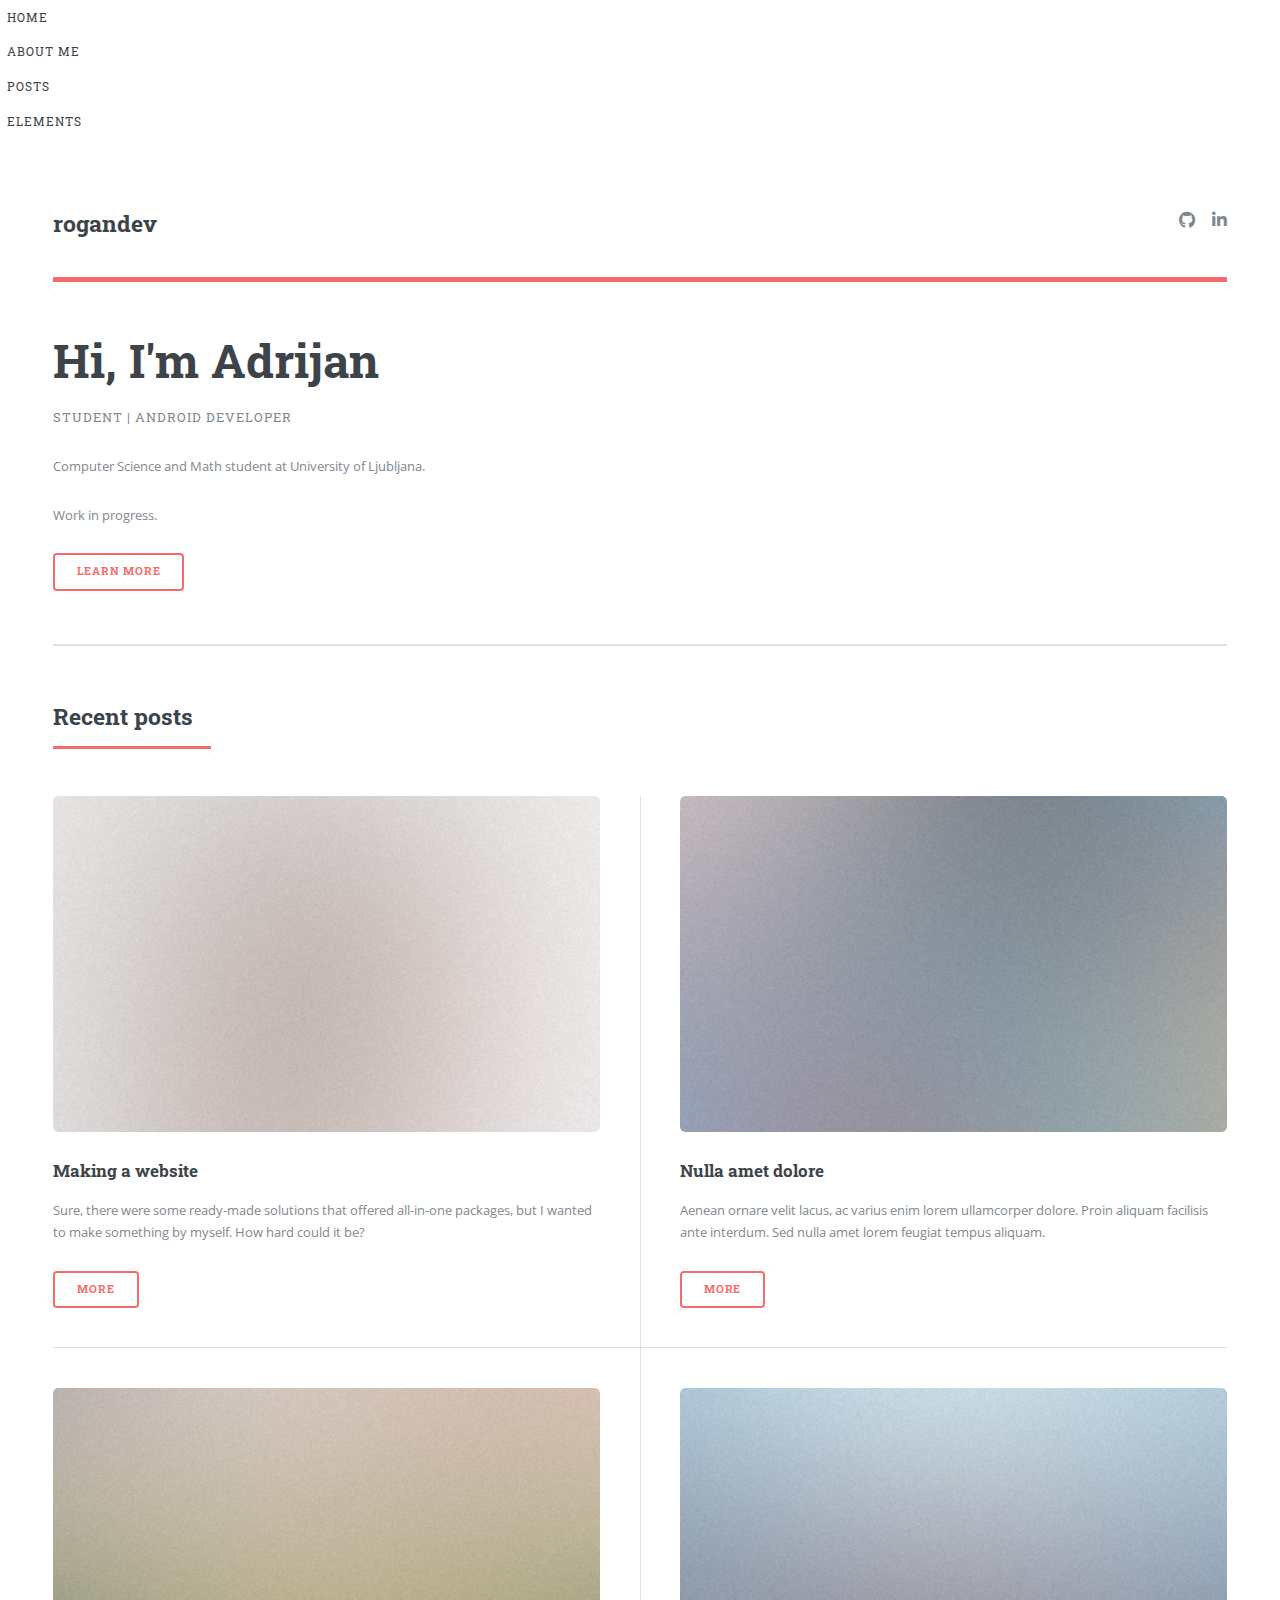
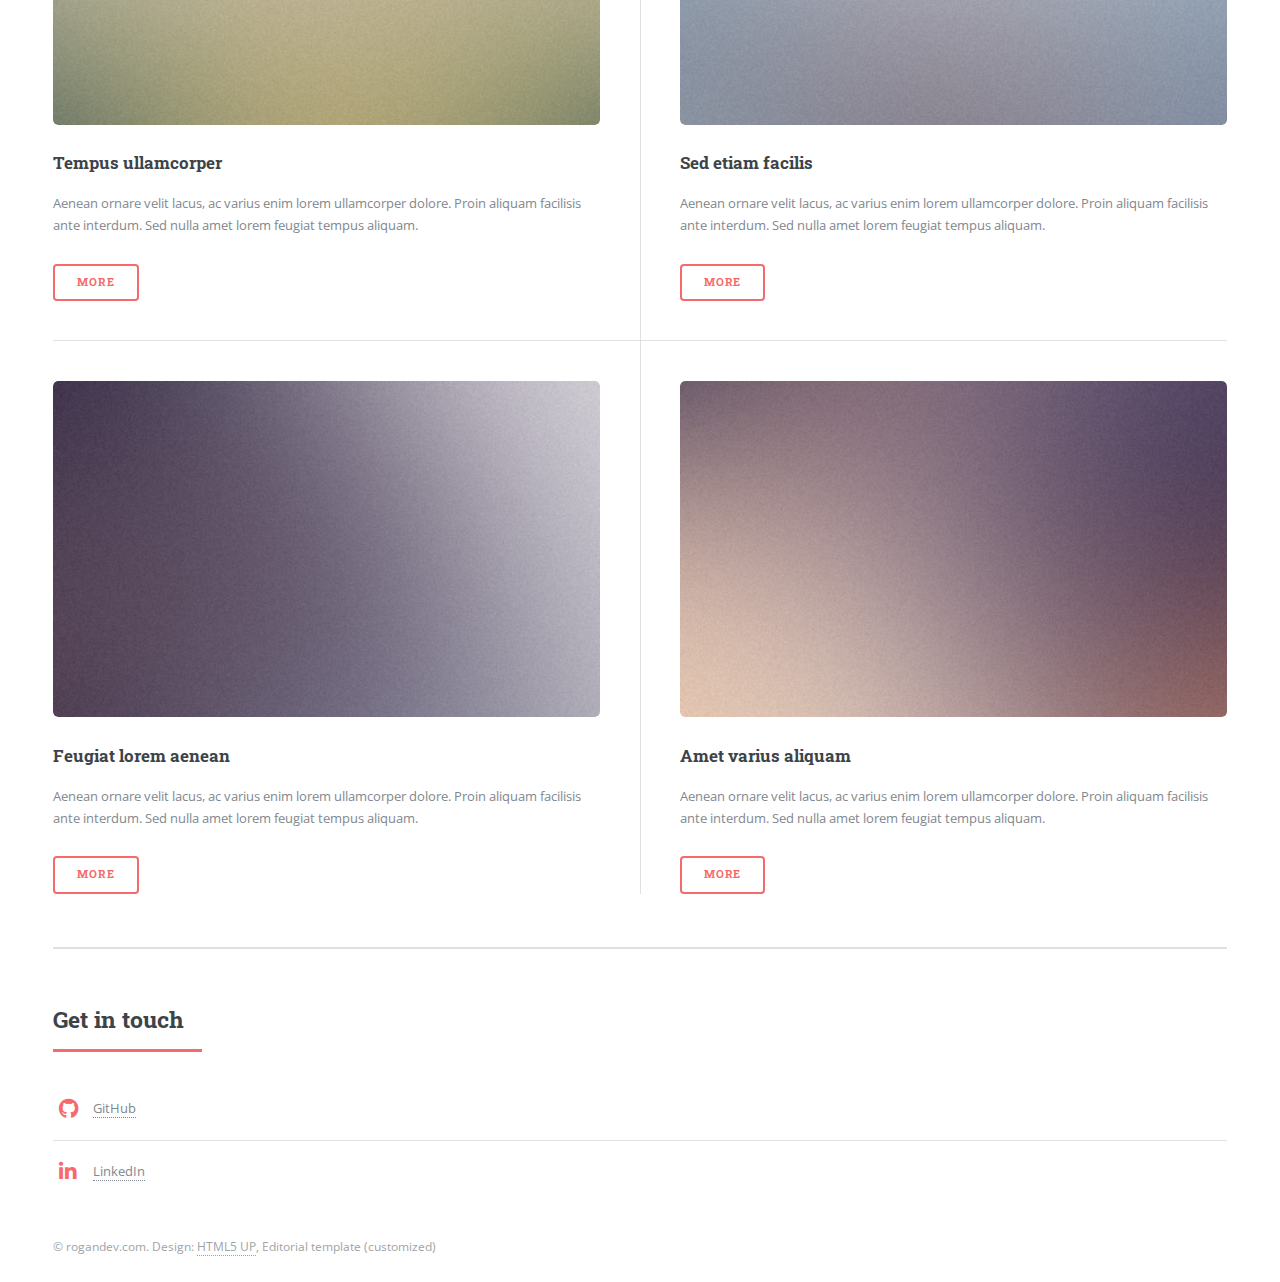
==== commit 03d0dbf0: "Design tweaks" ====
--- a/index.html
+++ b/index.html
@@ -6,29 +6,53 @@
 -->
 <html>
 	<head>
-		<title>Editorial by HTML5 UP</title>
+		<title>Home | rogandev</title>
 		<meta charset="utf-8" />
 		<meta name="viewport" content="width=device-width, initial-scale=1, user-scalable=no" />
 		<link rel="stylesheet" href="assets/css/main.css" />
+		<link rel="apple-touch-icon" sizes="180x180" href="/apple-touch-icon.png">
+		<link rel="icon" type="image/png" sizes="32x32" href="/favicon-32x32.png">
+		<link rel="icon" type="image/png" sizes="16x16" href="/favicon-16x16.png">
+		<link rel="manifest" href="/site.webmanifest">
+		<link rel="mask-icon" href="/safari-pinned-tab.svg" color="#5bbad5">
+		<meta name="msapplication-TileColor" content="#da532c">
+		<meta name="theme-color" content="#ffffff">
 	</head>
 	<body class="is-preload">
+
+	<!-- Menu -->
+		<nav id="menu" role="navigation">
+			<div class="inner">
+				<ul class="links">
+					<li><a href="index.html">Home</a></li>
+					<li><a href="about.html">About Me</a></li>
+					<li><a href="posts.html">Posts</a></li>
+					<li><a href="elements.html">Elements</a></li>
+				</ul>
+			</div>
+		</nav>
 
 		<!-- Wrapper -->
 			<div id="wrapper">
 
 				<!-- Main -->
 					<div id="main">
+
 						<div class="inner">
 
 							<!-- Header -->
 								<header id="header">
-									<a href="index.html" class="logo"><strong>Editorial</strong> by HTML5 UP</a>
+									<div id="menu-toggle-container">
+										<div id="menu-toggle">
+											<span></span>
+											<span></span>
+											<span></span>
+										</div>
+										<h2><a href="index.html">rogandev</a></h2>
+									</div>
 									<ul class="icons">
-										<li><a href="#" class="icon brands fa-twitter"><span class="label">Twitter</span></a></li>
-										<li><a href="#" class="icon brands fa-facebook-f"><span class="label">Facebook</span></a></li>
-										<li><a href="#" class="icon brands fa-snapchat-ghost"><span class="label">Snapchat</span></a></li>
-										<li><a href="#" class="icon brands fa-instagram"><span class="label">Instagram</span></a></li>
-										<li><a href="#" class="icon brands fa-medium-m"><span class="label">Medium</span></a></li>
+										<li><a target="_blank" href="https://github.com/adrijanrogan" class="icon brands fa-github"><span class="label">GitHub</span></a></li>
+										<li><a target="_blank" href="https://linkedin.com/in/adrijan-r-044775143" class="icon brands fa-linkedin-in"><span class="label">LinkedIn</span></a></li>
 									</ul>
 								</header>
 
@@ -36,69 +60,32 @@
 								<section id="banner">
 									<div class="content">
 										<header>
-											<h1>Hi, I’m Editorial<br />
-											by HTML5 UP</h1>
-											<p>A free and fully responsive site template</p>
+											<h1>Hi, I'm Adrijan</h1>
+											<p>Student | Android Developer</p>
 										</header>
-										<p>Aenean ornare velit lacus, ac varius enim ullamcorper eu. Proin aliquam facilisis ante interdum congue. Integer mollis, nisl amet convallis, porttitor magna ullamcorper, amet egestas mauris. Ut magna finibus nisi nec lacinia. Nam maximus erat id euismod egestas. Pellentesque sapien ac quam. Lorem ipsum dolor sit nullam.</p>
+										<p>Computer Science and Math student at University of Ljubljana.</p>
+										<p>Work in progress.</p>
 										<ul class="actions">
-											<li><a href="#" class="button big">Learn More</a></li>
+											<li><a href="about.html" class="button big">Learn More</a></li>
 										</ul>
 									</div>
-									<span class="image object">
-										<img src="images/pic10.jpg" alt="" />
-									</span>
+<!-- 									<span class="image object">
+										<img src="images/code.svg" alt="" /> 
+									</span> -->
 								</section>
 
 							<!-- Section -->
 								<section>
 									<header class="major">
-										<h2>Erat lacinia</h2>
-									</header>
-									<div class="features">
-										<article>
-											<span class="icon fa-gem"></span>
-											<div class="content">
-												<h3>Portitor ullamcorper</h3>
-												<p>Aenean ornare velit lacus, ac varius enim lorem ullamcorper dolore. Proin aliquam facilisis ante interdum. Sed nulla amet lorem feugiat tempus aliquam.</p>
-											</div>
-										</article>
-										<article>
-											<span class="icon solid fa-paper-plane"></span>
-											<div class="content">
-												<h3>Sapien veroeros</h3>
-												<p>Aenean ornare velit lacus, ac varius enim lorem ullamcorper dolore. Proin aliquam facilisis ante interdum. Sed nulla amet lorem feugiat tempus aliquam.</p>
-											</div>
-										</article>
-										<article>
-											<span class="icon solid fa-rocket"></span>
-											<div class="content">
-												<h3>Quam lorem ipsum</h3>
-												<p>Aenean ornare velit lacus, ac varius enim lorem ullamcorper dolore. Proin aliquam facilisis ante interdum. Sed nulla amet lorem feugiat tempus aliquam.</p>
-											</div>
-										</article>
-										<article>
-											<span class="icon solid fa-signal"></span>
-											<div class="content">
-												<h3>Sed magna finibus</h3>
-												<p>Aenean ornare velit lacus, ac varius enim lorem ullamcorper dolore. Proin aliquam facilisis ante interdum. Sed nulla amet lorem feugiat tempus aliquam.</p>
-											</div>
-										</article>
-									</div>
-								</section>
-
-							<!-- Section -->
-								<section>
-									<header class="major">
-										<h2>Ipsum sed dolor</h2>
+										<h2>Recent posts</h2>
 									</header>
 									<div class="posts">
 										<article>
 											<a href="#" class="image"><img src="images/pic01.jpg" alt="" /></a>
-											<h3>Interdum aenean</h3>
-											<p>Aenean ornare velit lacus, ac varius enim lorem ullamcorper dolore. Proin aliquam facilisis ante interdum. Sed nulla amet lorem feugiat tempus aliquam.</p>
+											<h3>Making a website</h3>
+											<p>Sure, there were some ready-made solutions that offered all-in-one packages, but I wanted to make something by myself. How hard could it be?</p>
 											<ul class="actions">
-												<li><a href="#" class="button">More</a></li>
+												<li><a href="posts/01_website.html" class="button">More</a></li>
 											</ul>
 										</article>
 										<article>
@@ -144,96 +131,21 @@
 									</div>
 								</section>
 
-						</div>
-					</div>
-
-				<!-- Sidebar -->
-					<div id="sidebar">
-						<div class="inner">
-
-							<!-- Search -->
-								<section id="search" class="alt">
-									<form method="post" action="#">
-										<input type="text" name="query" id="query" placeholder="Search" />
-									</form>
-								</section>
-
-							<!-- Menu -->
-								<nav id="menu">
-									<header class="major">
-										<h2>Menu</h2>
-									</header>
-									<ul>
-										<li><a href="index.html">Homepage</a></li>
-										<li><a href="generic.html">Generic</a></li>
-										<li><a href="elements.html">Elements</a></li>
-										<li>
-											<span class="opener">Submenu</span>
-											<ul>
-												<li><a href="#">Lorem Dolor</a></li>
-												<li><a href="#">Ipsum Adipiscing</a></li>
-												<li><a href="#">Tempus Magna</a></li>
-												<li><a href="#">Feugiat Veroeros</a></li>
-											</ul>
-										</li>
-										<li><a href="#">Etiam Dolore</a></li>
-										<li><a href="#">Adipiscing</a></li>
-										<li>
-											<span class="opener">Another Submenu</span>
-											<ul>
-												<li><a href="#">Lorem Dolor</a></li>
-												<li><a href="#">Ipsum Adipiscing</a></li>
-												<li><a href="#">Tempus Magna</a></li>
-												<li><a href="#">Feugiat Veroeros</a></li>
-											</ul>
-										</li>
-										<li><a href="#">Maximus Erat</a></li>
-										<li><a href="#">Sapien Mauris</a></li>
-										<li><a href="#">Amet Lacinia</a></li>
-									</ul>
-								</nav>
-
-							<!-- Section -->
-								<section>
-									<header class="major">
-										<h2>Ante interdum</h2>
-									</header>
-									<div class="mini-posts">
-										<article>
-											<a href="#" class="image"><img src="images/pic07.jpg" alt="" /></a>
-											<p>Aenean ornare velit lacus, ac varius enim lorem ullamcorper dolore aliquam.</p>
-										</article>
-										<article>
-											<a href="#" class="image"><img src="images/pic08.jpg" alt="" /></a>
-											<p>Aenean ornare velit lacus, ac varius enim lorem ullamcorper dolore aliquam.</p>
-										</article>
-										<article>
-											<a href="#" class="image"><img src="images/pic09.jpg" alt="" /></a>
-											<p>Aenean ornare velit lacus, ac varius enim lorem ullamcorper dolore aliquam.</p>
-										</article>
-									</div>
-									<ul class="actions">
-										<li><a href="#" class="button">More</a></li>
-									</ul>
-								</section>
-
-							<!-- Section -->
+								<!-- Section -->
 								<section>
 									<header class="major">
 										<h2>Get in touch</h2>
 									</header>
-									<p>Sed varius enim lorem ullamcorper dolore aliquam aenean ornare velit lacus, ac varius enim lorem ullamcorper dolore. Proin sed aliquam facilisis ante interdum. Sed nulla amet lorem feugiat tempus aliquam.</p>
+
 									<ul class="contact">
-										<li class="icon solid fa-envelope"><a href="#">information@untitled.tld</a></li>
-										<li class="icon solid fa-phone">(000) 000-0000</li>
-										<li class="icon solid fa-home">1234 Somewhere Road #8254<br />
-										Nashville, TN 00000-0000</li>
+										<li class="icon brands fa-github"><a target="_blank" href="https://github.com/adrijanrogan">GitHub</a></li>
+										<li class="icon brands fa-linkedin-in"><a target="_blank" href="https://linkedin.com/in/adrijan-r-044775143">LinkedIn</a></li>
 									</ul>
 								</section>
 
-							<!-- Footer -->
+								<!-- Footer -->
 								<footer id="footer">
-									<p class="copyright">&copy; Untitled. All rights reserved. Demo Images: <a href="https://unsplash.com">Unsplash</a>. Design: <a href="https://html5up.net">HTML5 UP</a>.</p>
+									<p class="copyright">&copy; rogandev.com. Design: <a href="https://html5up.net">HTML5 UP</a>, Editorial template (customized)</p>
 								</footer>
 
 						</div>
@@ -242,11 +154,8 @@
 			</div>
 
 		<!-- Scripts -->
-			<script src="assets/js/jquery.min.js"></script>
 			<script src="assets/js/browser.min.js"></script>
-			<script src="assets/js/breakpoints.min.js"></script>
-			<script src="assets/js/util.js"></script>
 			<script src="assets/js/main.js"></script>
 
 	</body>
-</html>+</html>
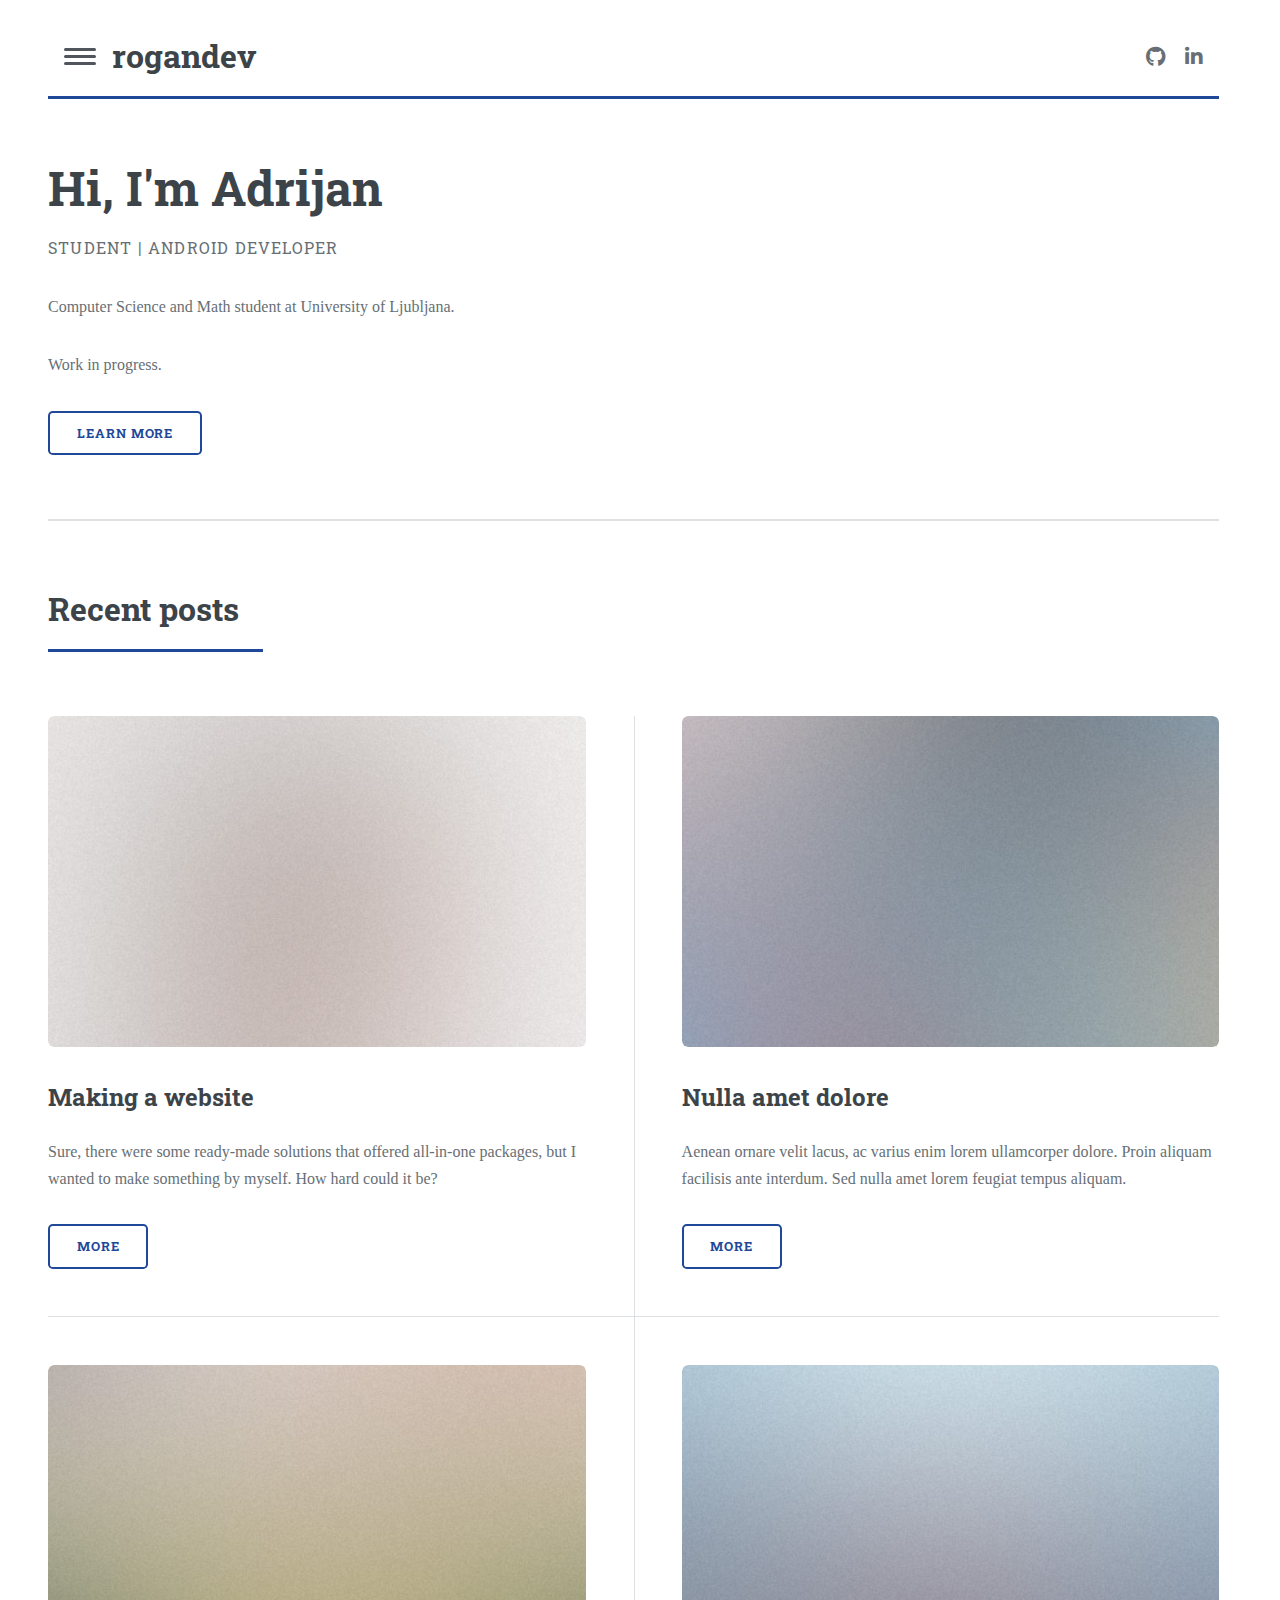
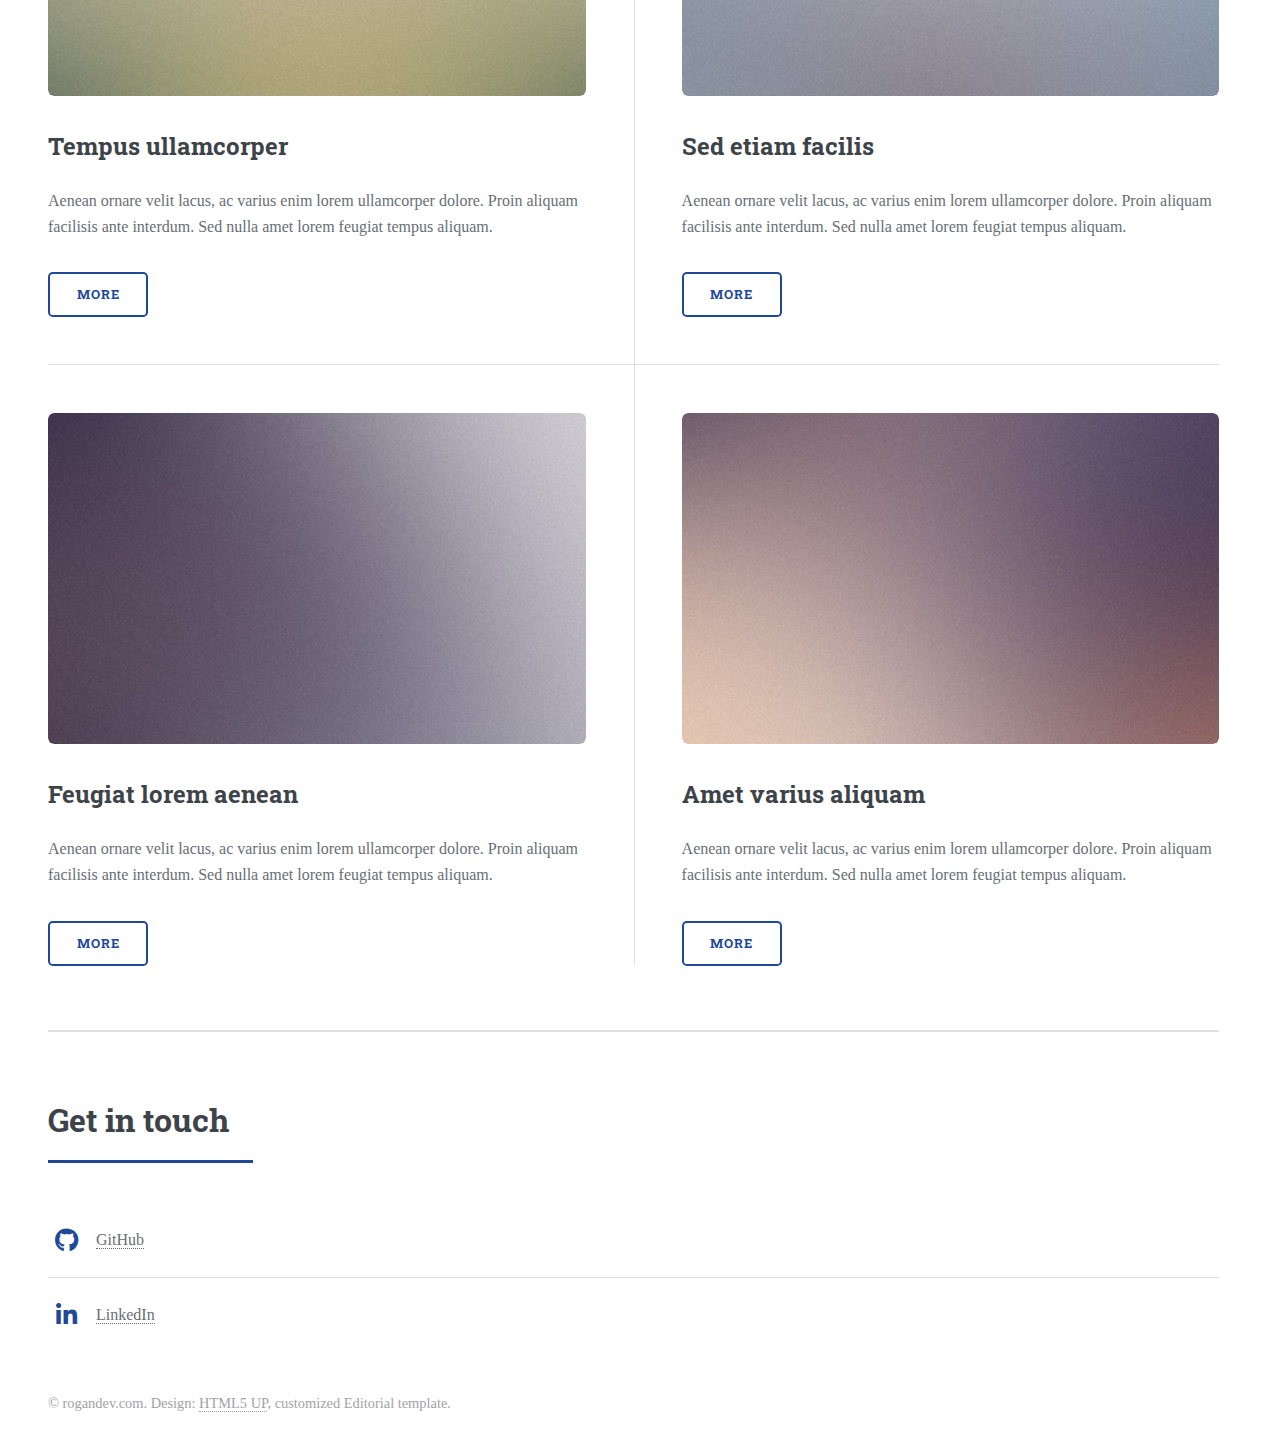
==== commit 04f60263: "Footer description update" ====
--- a/index.html
+++ b/index.html
@@ -145,7 +145,7 @@
 
 								<!-- Footer -->
 								<footer id="footer">
-									<p class="copyright">&copy; rogandev.com. Design: <a href="https://html5up.net">HTML5 UP</a>, Editorial template (customized)</p>
+									<p class="copyright">&copy; rogandev.com. Design: <a href="https://html5up.net">HTML5 UP</a>, customized Editorial template.</p>
 								</footer>
 
 						</div>
--- a/assets/css/main.css
+++ b/assets/css/main.css
@@ -1,10 +1,5 @@
-@import url(fontawesome-all.min.css);
+@import 'fontawesome-all.min.css';
 @import url("https://fonts.googleapis.com/css?family=Open+Sans:400,600,400italic,600italic|Roboto+Slab:400,700");
-/*
-	Editorial by HTML5 UP
-	html5up.net | @ajlkn
-	Free for personal and commercial use under the CCA 3.0 license (html5up.net/license)
-*/
 html, body, div, span, applet, object,
 iframe, h1, h2, h3, h4, h5, h6, p, blockquote,
 pre, a, abbr, acronym, address, big, cite,
@@ -21,90 +16,111 @@
   border: 0;
   font-size: 100%;
   font: inherit;
-  vertical-align: baseline; }
+  vertical-align: baseline;
+}
 
 article, aside, details, figcaption, figure,
 footer, header, hgroup, menu, nav, section {
-  display: block; }
+  display: block;
+}
 
 body {
-  line-height: 1; }
+  line-height: 1;
+}
 
 ol, ul {
-  list-style: none; }
+  list-style: none;
+}
 
 blockquote, q {
-  quotes: none; }
-  blockquote:before, blockquote:after, q:before, q:after {
-    content: '';
-    content: none; }
+  quotes: none;
+}
+blockquote:before, blockquote:after, q:before, q:after {
+  content: "";
+  content: none;
+}
 
 table {
   border-collapse: collapse;
-  border-spacing: 0; }
+  border-spacing: 0;
+}
 
 body {
-  -webkit-text-size-adjust: none; }
+  -webkit-text-size-adjust: none;
+}
 
 mark {
   background-color: transparent;
-  color: inherit; }
+  color: inherit;
+}
 
 input::-moz-focus-inner {
   border: 0;
-  padding: 0; }
+  padding: 0;
+}
 
 input, select, textarea {
   -moz-appearance: none;
   -webkit-appearance: none;
   -ms-appearance: none;
-  appearance: none; }
+  appearance: none;
+}
 
 /* Basic */
 @-ms-viewport {
-  width: device-width; }
-
+  width: device-width;
+}
 body {
-  -ms-overflow-style: scrollbar; }
+  width: 99vw;
+  -ms-overflow-style: scrollbar;
+}
 
 @media screen and (max-width: 480px) {
   html, body {
-    min-width: 320px; } }
-
+    min-width: 320px;
+  }
+}
 html {
-  box-sizing: border-box; }
+  box-sizing: border-box;
+}
 
 *, *:before, *:after {
-  box-sizing: inherit; }
+  box-sizing: inherit;
+}
 
 body {
-  background: #ffffff; }
-  body.is-preload *, body.is-preload *:before, body.is-preload *:after, body.is-resizing *, body.is-resizing *:before, body.is-resizing *:after {
-    -moz-animation: none !important;
-    -webkit-animation: none !important;
-    -ms-animation: none !important;
-    animation: none !important;
-    -moz-transition: none !important;
-    -webkit-transition: none !important;
-    -ms-transition: none !important;
-    transition: none !important; }
+  background: #ffffff;
+}
+body.is-preload *, body.is-preload *:before, body.is-preload *:after, body.is-resizing *, body.is-resizing *:before, body.is-resizing *:after {
+  -moz-animation: none !important;
+  -webkit-animation: none !important;
+  -ms-animation: none !important;
+  animation: none !important;
+  -moz-transition: none !important;
+  -webkit-transition: none !important;
+  -ms-transition: none !important;
+  transition: none !important;
+}
 
 /* Type */
 body, input, select, textarea {
-  color: #7f888f;
-  font-family: "Open Sans", sans-serif;
-  font-size: 13pt;
+  color: #676f75;
+  font-family: "Libre Baskerville", serif;
+  font-size: 18px;
   font-weight: 400;
-  line-height: 1.65; }
-  @media screen and (max-width: 1680px) {
-    body, input, select, textarea {
-      font-size: 11pt; } }
-  @media screen and (max-width: 1280px) {
-    body, input, select, textarea {
-      font-size: 10pt; } }
-  @media screen and (max-width: 360px) {
-    body, input, select, textarea {
-      font-size: 9pt; } }
+  line-height: 1.65;
+  /* @include breakpoint('<=xlarge') {
+  	font-size: 11pt;
+  } */
+  /* @include breakpoint('<=xxsmall') {
+  	font-size: 9pt;
+  } */
+}
+@media screen and (max-width: 1280px) {
+  body, input, select, textarea {
+    font-size: 16px;
+  }
+}
 
 a {
   -moz-transition: color 0.2s ease-in-out, border-bottom-color 0.2s ease-in-out;
@@ -112,85 +128,107 @@
   -ms-transition: color 0.2s ease-in-out, border-bottom-color 0.2s ease-in-out;
   transition: color 0.2s ease-in-out, border-bottom-color 0.2s ease-in-out;
   border-bottom: dotted 1px;
-  color: #f56a6a;
-  text-decoration: none; }
-  a:hover {
-    border-bottom-color: #f56a6a;
-    color: #f56a6a !important; }
-    a:hover strong {
-      color: inherit; }
+  color: #204899;
+  text-decoration: none;
+}
+a:hover {
+  border-bottom-color: #204899;
+  color: #204899 !important;
+}
+a:hover strong {
+  color: inherit;
+}
 
 strong, b {
   color: #3d4449;
-  font-weight: 600; }
+  font-weight: 600;
+}
 
 em, i {
-  font-style: italic; }
+  font-style: italic;
+}
 
 p {
-  margin: 0 0 2em 0; }
+  margin: 0 0 2em 0;
+}
 
 h1, h2, h3, h4, h5, h6 {
   color: #3d4449;
   font-family: "Roboto Slab", serif;
   font-weight: 700;
   line-height: 1.5;
-  margin: 0 0 1em 0; }
-  h1 a, h2 a, h3 a, h4 a, h5 a, h6 a {
-    color: inherit;
-    text-decoration: none;
-    border-bottom: 0; }
+  margin: 0 0 1em 0;
+}
+h1 a, h2 a, h3 a, h4 a, h5 a, h6 a {
+  color: inherit;
+  text-decoration: none;
+  border-bottom: 0;
+}
 
 h1 {
-  font-size: 4em;
+  font-size: 3.5em;
   margin: 0 0 0.5em 0;
-  line-height: 1.3; }
-
-h2 {
-  font-size: 1.75em; }
-
-h3 {
-  font-size: 1.25em; }
-
-h4 {
-  font-size: 1.1em; }
-
-h5 {
-  font-size: 0.9em; }
-
-h6 {
-  font-size: 0.7em; }
-
-@media screen and (max-width: 1680px) {
+  line-height: 1.3;
+}
+
+@media screen and (max-width: 1280px) {
   h1 {
-    font-size: 3.5em; } }
-
+    font-size: 3em;
+  }
+}
 @media screen and (max-width: 980px) {
   h1 {
-    font-size: 3.25em; } }
-
+    font-size: 2.5em;
+  }
+}
 @media screen and (max-width: 736px) {
   h1 {
     font-size: 2em;
-    line-height: 1.4; }
+  }
+}
+h2 {
+  font-size: 2em;
+}
+
+@media screen and (max-width: 980px) {
   h2 {
-    font-size: 1.5em; } }
+    font-size: 1.5em;
+  }
+}
+h3 {
+  font-size: 1.5em;
+}
+
+h4 {
+  font-size: 1.1em;
+}
+
+h5 {
+  font-size: 0.9em;
+}
+
+h6 {
+  font-size: 0.7em;
+}
 
 sub {
   font-size: 0.8em;
   position: relative;
-  top: 0.5em; }
+  top: 0.5em;
+}
 
 sup {
   font-size: 0.8em;
   position: relative;
-  top: -0.5em; }
+  top: -0.5em;
+}
 
 blockquote {
   border-left: solid 3px rgba(210, 215, 217, 0.75);
   font-style: italic;
   margin: 0 0 2em 0;
-  padding: 0.5em 0 0.5em 2em; }
+  padding: 0.5em 0 0.5em 2em;
+}
 
 code {
   background: rgba(230, 235, 237, 0.25);
@@ -199,795 +237,1157 @@
   font-family: "Courier New", monospace;
   font-size: 0.9em;
   margin: 0 0.25em;
-  padding: 0.25em 0.65em; }
+  padding: 0.25em 0.65em;
+}
 
 pre {
   -webkit-overflow-scrolling: touch;
   font-family: "Courier New", monospace;
   font-size: 0.9em;
-  margin: 0 0 2em 0; }
-  pre code {
-    display: block;
-    line-height: 1.75;
-    padding: 1em 1.5em;
-    overflow-x: auto; }
+  margin: 0 0 2em 0;
+}
+pre code {
+  display: block;
+  line-height: 1.75;
+  padding: 1em 1.5em;
+  overflow-x: auto;
+}
 
 hr {
   border: 0;
   border-bottom: solid 1px rgba(210, 215, 217, 0.75);
-  margin: 2em 0; }
-  hr.major {
-    margin: 3em 0; }
+  margin: 2em 0;
+}
+hr.major {
+  margin: 3em 0;
+}
 
 .align-left {
-  text-align: left; }
+  text-align: left;
+}
 
 .align-center {
-  text-align: center; }
+  text-align: center;
+}
 
 .align-right {
-  text-align: right; }
+  text-align: right;
+}
 
 /* Row */
 .row {
   display: flex;
   flex-wrap: wrap;
   box-sizing: border-box;
-  align-items: stretch; }
+  align-items: stretch;
+}
+.row > * {
+  box-sizing: border-box;
+}
+.row.gtr-uniform > * > :last-child {
+  margin-bottom: 0;
+}
+.row.aln-left {
+  justify-content: flex-start;
+}
+.row.aln-center {
+  justify-content: center;
+}
+.row.aln-right {
+  justify-content: flex-end;
+}
+.row.aln-top {
+  align-items: flex-start;
+}
+.row.aln-middle {
+  align-items: center;
+}
+.row.aln-bottom {
+  align-items: flex-end;
+}
+.row > .imp {
+  order: -1;
+}
+.row > .col-1 {
+  width: 8.3333333333%;
+}
+.row > .off-1 {
+  margin-left: 8.3333333333%;
+}
+.row > .col-2 {
+  width: 16.6666666667%;
+}
+.row > .off-2 {
+  margin-left: 16.6666666667%;
+}
+.row > .col-3 {
+  width: 25%;
+}
+.row > .off-3 {
+  margin-left: 25%;
+}
+.row > .col-4 {
+  width: 33.3333333333%;
+}
+.row > .off-4 {
+  margin-left: 33.3333333333%;
+}
+.row > .col-5 {
+  width: 41.6666666667%;
+}
+.row > .off-5 {
+  margin-left: 41.6666666667%;
+}
+.row > .col-6 {
+  width: 50%;
+}
+.row > .off-6 {
+  margin-left: 50%;
+}
+.row > .col-7 {
+  width: 58.3333333333%;
+}
+.row > .off-7 {
+  margin-left: 58.3333333333%;
+}
+.row > .col-8 {
+  width: 66.6666666667%;
+}
+.row > .off-8 {
+  margin-left: 66.6666666667%;
+}
+.row > .col-9 {
+  width: 75%;
+}
+.row > .off-9 {
+  margin-left: 75%;
+}
+.row > .col-10 {
+  width: 83.3333333333%;
+}
+.row > .off-10 {
+  margin-left: 83.3333333333%;
+}
+.row > .col-11 {
+  width: 91.6666666667%;
+}
+.row > .off-11 {
+  margin-left: 91.6666666667%;
+}
+.row > .col-12 {
+  width: 100%;
+}
+.row > .off-12 {
+  margin-left: 100%;
+}
+.row.gtr-0 {
+  margin-top: 0;
+  margin-left: 0em;
+}
+.row.gtr-0 > * {
+  padding: 0 0 0 0em;
+}
+.row.gtr-0.gtr-uniform {
+  margin-top: 0em;
+}
+.row.gtr-0.gtr-uniform > * {
+  padding-top: 0em;
+}
+.row.gtr-25 {
+  margin-top: 0;
+  margin-left: -0.375em;
+}
+.row.gtr-25 > * {
+  padding: 0 0 0 0.375em;
+}
+.row.gtr-25.gtr-uniform {
+  margin-top: -0.375em;
+}
+.row.gtr-25.gtr-uniform > * {
+  padding-top: 0.375em;
+}
+.row.gtr-50 {
+  margin-top: 0;
+  margin-left: -0.75em;
+}
+.row.gtr-50 > * {
+  padding: 0 0 0 0.75em;
+}
+.row.gtr-50.gtr-uniform {
+  margin-top: -0.75em;
+}
+.row.gtr-50.gtr-uniform > * {
+  padding-top: 0.75em;
+}
+.row {
+  margin-top: 0;
+  margin-left: -1.5em;
+}
+.row > * {
+  padding: 0 0 0 1.5em;
+}
+.row.gtr-uniform {
+  margin-top: -1.5em;
+}
+.row.gtr-uniform > * {
+  padding-top: 1.5em;
+}
+.row.gtr-150 {
+  margin-top: 0;
+  margin-left: -2.25em;
+}
+.row.gtr-150 > * {
+  padding: 0 0 0 2.25em;
+}
+.row.gtr-150.gtr-uniform {
+  margin-top: -2.25em;
+}
+.row.gtr-150.gtr-uniform > * {
+  padding-top: 2.25em;
+}
+.row.gtr-200 {
+  margin-top: 0;
+  margin-left: -3em;
+}
+.row.gtr-200 > * {
+  padding: 0 0 0 3em;
+}
+.row.gtr-200.gtr-uniform {
+  margin-top: -3em;
+}
+.row.gtr-200.gtr-uniform > * {
+  padding-top: 3em;
+}
+@media screen and (max-width: 1680px) {
+  .row {
+    display: flex;
+    flex-wrap: wrap;
+    box-sizing: border-box;
+    align-items: stretch;
+  }
   .row > * {
-    box-sizing: border-box; }
+    box-sizing: border-box;
+  }
   .row.gtr-uniform > * > :last-child {
-    margin-bottom: 0; }
+    margin-bottom: 0;
+  }
   .row.aln-left {
-    justify-content: flex-start; }
+    justify-content: flex-start;
+  }
   .row.aln-center {
-    justify-content: center; }
+    justify-content: center;
+  }
   .row.aln-right {
-    justify-content: flex-end; }
+    justify-content: flex-end;
+  }
   .row.aln-top {
-    align-items: flex-start; }
+    align-items: flex-start;
+  }
   .row.aln-middle {
-    align-items: center; }
+    align-items: center;
+  }
   .row.aln-bottom {
-    align-items: flex-end; }
-  .row > .imp {
-    order: -1; }
-  .row > .col-1 {
-    width: 8.33333%; }
-  .row > .off-1 {
-    margin-left: 8.33333%; }
-  .row > .col-2 {
-    width: 16.66667%; }
-  .row > .off-2 {
-    margin-left: 16.66667%; }
-  .row > .col-3 {
-    width: 25%; }
-  .row > .off-3 {
-    margin-left: 25%; }
-  .row > .col-4 {
-    width: 33.33333%; }
-  .row > .off-4 {
-    margin-left: 33.33333%; }
-  .row > .col-5 {
-    width: 41.66667%; }
-  .row > .off-5 {
-    margin-left: 41.66667%; }
-  .row > .col-6 {
-    width: 50%; }
-  .row > .off-6 {
-    margin-left: 50%; }
-  .row > .col-7 {
-    width: 58.33333%; }
-  .row > .off-7 {
-    margin-left: 58.33333%; }
-  .row > .col-8 {
-    width: 66.66667%; }
-  .row > .off-8 {
-    margin-left: 66.66667%; }
-  .row > .col-9 {
-    width: 75%; }
-  .row > .off-9 {
-    margin-left: 75%; }
-  .row > .col-10 {
-    width: 83.33333%; }
-  .row > .off-10 {
-    margin-left: 83.33333%; }
-  .row > .col-11 {
-    width: 91.66667%; }
-  .row > .off-11 {
-    margin-left: 91.66667%; }
-  .row > .col-12 {
-    width: 100%; }
-  .row > .off-12 {
-    margin-left: 100%; }
+    align-items: flex-end;
+  }
+  .row > .imp-xlarge {
+    order: -1;
+  }
+  .row > .col-1-xlarge {
+    width: 8.3333333333%;
+  }
+  .row > .off-1-xlarge {
+    margin-left: 8.3333333333%;
+  }
+  .row > .col-2-xlarge {
+    width: 16.6666666667%;
+  }
+  .row > .off-2-xlarge {
+    margin-left: 16.6666666667%;
+  }
+  .row > .col-3-xlarge {
+    width: 25%;
+  }
+  .row > .off-3-xlarge {
+    margin-left: 25%;
+  }
+  .row > .col-4-xlarge {
+    width: 33.3333333333%;
+  }
+  .row > .off-4-xlarge {
+    margin-left: 33.3333333333%;
+  }
+  .row > .col-5-xlarge {
+    width: 41.6666666667%;
+  }
+  .row > .off-5-xlarge {
+    margin-left: 41.6666666667%;
+  }
+  .row > .col-6-xlarge {
+    width: 50%;
+  }
+  .row > .off-6-xlarge {
+    margin-left: 50%;
+  }
+  .row > .col-7-xlarge {
+    width: 58.3333333333%;
+  }
+  .row > .off-7-xlarge {
+    margin-left: 58.3333333333%;
+  }
+  .row > .col-8-xlarge {
+    width: 66.6666666667%;
+  }
+  .row > .off-8-xlarge {
+    margin-left: 66.6666666667%;
+  }
+  .row > .col-9-xlarge {
+    width: 75%;
+  }
+  .row > .off-9-xlarge {
+    margin-left: 75%;
+  }
+  .row > .col-10-xlarge {
+    width: 83.3333333333%;
+  }
+  .row > .off-10-xlarge {
+    margin-left: 83.3333333333%;
+  }
+  .row > .col-11-xlarge {
+    width: 91.6666666667%;
+  }
+  .row > .off-11-xlarge {
+    margin-left: 91.6666666667%;
+  }
+  .row > .col-12-xlarge {
+    width: 100%;
+  }
+  .row > .off-12-xlarge {
+    margin-left: 100%;
+  }
   .row.gtr-0 {
     margin-top: 0;
-    margin-left: 0em; }
-    .row.gtr-0 > * {
-      padding: 0 0 0 0em; }
-    .row.gtr-0.gtr-uniform {
-      margin-top: 0em; }
-      .row.gtr-0.gtr-uniform > * {
-        padding-top: 0em; }
+    margin-left: 0em;
+  }
+  .row.gtr-0 > * {
+    padding: 0 0 0 0em;
+  }
+  .row.gtr-0.gtr-uniform {
+    margin-top: 0em;
+  }
+  .row.gtr-0.gtr-uniform > * {
+    padding-top: 0em;
+  }
   .row.gtr-25 {
     margin-top: 0;
-    margin-left: -0.375em; }
-    .row.gtr-25 > * {
-      padding: 0 0 0 0.375em; }
-    .row.gtr-25.gtr-uniform {
-      margin-top: -0.375em; }
-      .row.gtr-25.gtr-uniform > * {
-        padding-top: 0.375em; }
+    margin-left: -0.375em;
+  }
+  .row.gtr-25 > * {
+    padding: 0 0 0 0.375em;
+  }
+  .row.gtr-25.gtr-uniform {
+    margin-top: -0.375em;
+  }
+  .row.gtr-25.gtr-uniform > * {
+    padding-top: 0.375em;
+  }
   .row.gtr-50 {
     margin-top: 0;
-    margin-left: -0.75em; }
-    .row.gtr-50 > * {
-      padding: 0 0 0 0.75em; }
-    .row.gtr-50.gtr-uniform {
-      margin-top: -0.75em; }
-      .row.gtr-50.gtr-uniform > * {
-        padding-top: 0.75em; }
+    margin-left: -0.75em;
+  }
+  .row.gtr-50 > * {
+    padding: 0 0 0 0.75em;
+  }
+  .row.gtr-50.gtr-uniform {
+    margin-top: -0.75em;
+  }
+  .row.gtr-50.gtr-uniform > * {
+    padding-top: 0.75em;
+  }
   .row {
     margin-top: 0;
-    margin-left: -1.5em; }
-    .row > * {
-      padding: 0 0 0 1.5em; }
-    .row.gtr-uniform {
-      margin-top: -1.5em; }
-      .row.gtr-uniform > * {
-        padding-top: 1.5em; }
+    margin-left: -1.5em;
+  }
+  .row > * {
+    padding: 0 0 0 1.5em;
+  }
+  .row.gtr-uniform {
+    margin-top: -1.5em;
+  }
+  .row.gtr-uniform > * {
+    padding-top: 1.5em;
+  }
   .row.gtr-150 {
     margin-top: 0;
-    margin-left: -2.25em; }
-    .row.gtr-150 > * {
-      padding: 0 0 0 2.25em; }
-    .row.gtr-150.gtr-uniform {
-      margin-top: -2.25em; }
-      .row.gtr-150.gtr-uniform > * {
-        padding-top: 2.25em; }
+    margin-left: -2.25em;
+  }
+  .row.gtr-150 > * {
+    padding: 0 0 0 2.25em;
+  }
+  .row.gtr-150.gtr-uniform {
+    margin-top: -2.25em;
+  }
+  .row.gtr-150.gtr-uniform > * {
+    padding-top: 2.25em;
+  }
   .row.gtr-200 {
     margin-top: 0;
-    margin-left: -3em; }
-    .row.gtr-200 > * {
-      padding: 0 0 0 3em; }
-    .row.gtr-200.gtr-uniform {
-      margin-top: -3em; }
-      .row.gtr-200.gtr-uniform > * {
-        padding-top: 3em; }
-  @media screen and (max-width: 1680px) {
-    .row {
-      display: flex;
-      flex-wrap: wrap;
-      box-sizing: border-box;
-      align-items: stretch; }
-      .row > * {
-        box-sizing: border-box; }
-      .row.gtr-uniform > * > :last-child {
-        margin-bottom: 0; }
-      .row.aln-left {
-        justify-content: flex-start; }
-      .row.aln-center {
-        justify-content: center; }
-      .row.aln-right {
-        justify-content: flex-end; }
-      .row.aln-top {
-        align-items: flex-start; }
-      .row.aln-middle {
-        align-items: center; }
-      .row.aln-bottom {
-        align-items: flex-end; }
-      .row > .imp-xlarge {
-        order: -1; }
-      .row > .col-1-xlarge {
-        width: 8.33333%; }
-      .row > .off-1-xlarge {
-        margin-left: 8.33333%; }
-      .row > .col-2-xlarge {
-        width: 16.66667%; }
-      .row > .off-2-xlarge {
-        margin-left: 16.66667%; }
-      .row > .col-3-xlarge {
-        width: 25%; }
-      .row > .off-3-xlarge {
-        margin-left: 25%; }
-      .row > .col-4-xlarge {
-        width: 33.33333%; }
-      .row > .off-4-xlarge {
-        margin-left: 33.33333%; }
-      .row > .col-5-xlarge {
-        width: 41.66667%; }
-      .row > .off-5-xlarge {
-        margin-left: 41.66667%; }
-      .row > .col-6-xlarge {
-        width: 50%; }
-      .row > .off-6-xlarge {
-        margin-left: 50%; }
-      .row > .col-7-xlarge {
-        width: 58.33333%; }
-      .row > .off-7-xlarge {
-        margin-left: 58.33333%; }
-      .row > .col-8-xlarge {
-        width: 66.66667%; }
-      .row > .off-8-xlarge {
-        margin-left: 66.66667%; }
-      .row > .col-9-xlarge {
-        width: 75%; }
-      .row > .off-9-xlarge {
-        margin-left: 75%; }
-      .row > .col-10-xlarge {
-        width: 83.33333%; }
-      .row > .off-10-xlarge {
-        margin-left: 83.33333%; }
-      .row > .col-11-xlarge {
-        width: 91.66667%; }
-      .row > .off-11-xlarge {
-        margin-left: 91.66667%; }
-      .row > .col-12-xlarge {
-        width: 100%; }
-      .row > .off-12-xlarge {
-        margin-left: 100%; }
-      .row.gtr-0 {
-        margin-top: 0;
-        margin-left: 0em; }
-        .row.gtr-0 > * {
-          padding: 0 0 0 0em; }
-        .row.gtr-0.gtr-uniform {
-          margin-top: 0em; }
-          .row.gtr-0.gtr-uniform > * {
-            padding-top: 0em; }
-      .row.gtr-25 {
-        margin-top: 0;
-        margin-left: -0.375em; }
-        .row.gtr-25 > * {
-          padding: 0 0 0 0.375em; }
-        .row.gtr-25.gtr-uniform {
-          margin-top: -0.375em; }
-          .row.gtr-25.gtr-uniform > * {
-            padding-top: 0.375em; }
-      .row.gtr-50 {
-        margin-top: 0;
-        margin-left: -0.75em; }
-        .row.gtr-50 > * {
-          padding: 0 0 0 0.75em; }
-        .row.gtr-50.gtr-uniform {
-          margin-top: -0.75em; }
-          .row.gtr-50.gtr-uniform > * {
-            padding-top: 0.75em; }
-      .row {
-        margin-top: 0;
-        margin-left: -1.5em; }
-        .row > * {
-          padding: 0 0 0 1.5em; }
-        .row.gtr-uniform {
-          margin-top: -1.5em; }
-          .row.gtr-uniform > * {
-            padding-top: 1.5em; }
-      .row.gtr-150 {
-        margin-top: 0;
-        margin-left: -2.25em; }
-        .row.gtr-150 > * {
-          padding: 0 0 0 2.25em; }
-        .row.gtr-150.gtr-uniform {
-          margin-top: -2.25em; }
-          .row.gtr-150.gtr-uniform > * {
-            padding-top: 2.25em; }
-      .row.gtr-200 {
-        margin-top: 0;
-        margin-left: -3em; }
-        .row.gtr-200 > * {
-          padding: 0 0 0 3em; }
-        .row.gtr-200.gtr-uniform {
-          margin-top: -3em; }
-          .row.gtr-200.gtr-uniform > * {
-            padding-top: 3em; } }
-  @media screen and (max-width: 1280px) {
-    .row {
-      display: flex;
-      flex-wrap: wrap;
-      box-sizing: border-box;
-      align-items: stretch; }
-      .row > * {
-        box-sizing: border-box; }
-      .row.gtr-uniform > * > :last-child {
-        margin-bottom: 0; }
-      .row.aln-left {
-        justify-content: flex-start; }
-      .row.aln-center {
-        justify-content: center; }
-      .row.aln-right {
-        justify-content: flex-end; }
-      .row.aln-top {
-        align-items: flex-start; }
-      .row.aln-middle {
-        align-items: center; }
-      .row.aln-bottom {
-        align-items: flex-end; }
-      .row > .imp-large {
-        order: -1; }
-      .row > .col-1-large {
-        width: 8.33333%; }
-      .row > .off-1-large {
-        margin-left: 8.33333%; }
-      .row > .col-2-large {
-        width: 16.66667%; }
-      .row > .off-2-large {
-        margin-left: 16.66667%; }
-      .row > .col-3-large {
-        width: 25%; }
-      .row > .off-3-large {
-        margin-left: 25%; }
-      .row > .col-4-large {
-        width: 33.33333%; }
-      .row > .off-4-large {
-        margin-left: 33.33333%; }
-      .row > .col-5-large {
-        width: 41.66667%; }
-      .row > .off-5-large {
-        margin-left: 41.66667%; }
-      .row > .col-6-large {
-        width: 50%; }
-      .row > .off-6-large {
-        margin-left: 50%; }
-      .row > .col-7-large {
-        width: 58.33333%; }
-      .row > .off-7-large {
-        margin-left: 58.33333%; }
-      .row > .col-8-large {
-        width: 66.66667%; }
-      .row > .off-8-large {
-        margin-left: 66.66667%; }
-      .row > .col-9-large {
-        width: 75%; }
-      .row > .off-9-large {
-        margin-left: 75%; }
-      .row > .col-10-large {
-        width: 83.33333%; }
-      .row > .off-10-large {
-        margin-left: 83.33333%; }
-      .row > .col-11-large {
-        width: 91.66667%; }
-      .row > .off-11-large {
-        margin-left: 91.66667%; }
-      .row > .col-12-large {
-        width: 100%; }
-      .row > .off-12-large {
-        margin-left: 100%; }
-      .row.gtr-0 {
-        margin-top: 0;
-        margin-left: 0em; }
-        .row.gtr-0 > * {
-          padding: 0 0 0 0em; }
-        .row.gtr-0.gtr-uniform {
-          margin-top: 0em; }
-          .row.gtr-0.gtr-uniform > * {
-            padding-top: 0em; }
-      .row.gtr-25 {
-        margin-top: 0;
-        margin-left: -0.375em; }
-        .row.gtr-25 > * {
-          padding: 0 0 0 0.375em; }
-        .row.gtr-25.gtr-uniform {
-          margin-top: -0.375em; }
-          .row.gtr-25.gtr-uniform > * {
-            padding-top: 0.375em; }
-      .row.gtr-50 {
-        margin-top: 0;
-        margin-left: -0.75em; }
-        .row.gtr-50 > * {
-          padding: 0 0 0 0.75em; }
-        .row.gtr-50.gtr-uniform {
-          margin-top: -0.75em; }
-          .row.gtr-50.gtr-uniform > * {
-            padding-top: 0.75em; }
-      .row {
-        margin-top: 0;
-        margin-left: -1.5em; }
-        .row > * {
-          padding: 0 0 0 1.5em; }
-        .row.gtr-uniform {
-          margin-top: -1.5em; }
-          .row.gtr-uniform > * {
-            padding-top: 1.5em; }
-      .row.gtr-150 {
-        margin-top: 0;
-        margin-left: -2.25em; }
-        .row.gtr-150 > * {
-          padding: 0 0 0 2.25em; }
-        .row.gtr-150.gtr-uniform {
-          margin-top: -2.25em; }
-          .row.gtr-150.gtr-uniform > * {
-            padding-top: 2.25em; }
-      .row.gtr-200 {
-        margin-top: 0;
-        margin-left: -3em; }
-        .row.gtr-200 > * {
-          padding: 0 0 0 3em; }
-        .row.gtr-200.gtr-uniform {
-          margin-top: -3em; }
-          .row.gtr-200.gtr-uniform > * {
-            padding-top: 3em; } }
-  @media screen and (max-width: 980px) {
-    .row {
-      display: flex;
-      flex-wrap: wrap;
-      box-sizing: border-box;
-      align-items: stretch; }
-      .row > * {
-        box-sizing: border-box; }
-      .row.gtr-uniform > * > :last-child {
-        margin-bottom: 0; }
-      .row.aln-left {
-        justify-content: flex-start; }
-      .row.aln-center {
-        justify-content: center; }
-      .row.aln-right {
-        justify-content: flex-end; }
-      .row.aln-top {
-        align-items: flex-start; }
-      .row.aln-middle {
-        align-items: center; }
-      .row.aln-bottom {
-        align-items: flex-end; }
-      .row > .imp-medium {
-        order: -1; }
-      .row > .col-1-medium {
-        width: 8.33333%; }
-      .row > .off-1-medium {
-        margin-left: 8.33333%; }
-      .row > .col-2-medium {
-        width: 16.66667%; }
-      .row > .off-2-medium {
-        margin-left: 16.66667%; }
-      .row > .col-3-medium {
-        width: 25%; }
-      .row > .off-3-medium {
-        margin-left: 25%; }
-      .row > .col-4-medium {
-        width: 33.33333%; }
-      .row > .off-4-medium {
-        margin-left: 33.33333%; }
-      .row > .col-5-medium {
-        width: 41.66667%; }
-      .row > .off-5-medium {
-        margin-left: 41.66667%; }
-      .row > .col-6-medium {
-        width: 50%; }
-      .row > .off-6-medium {
-        margin-left: 50%; }
-      .row > .col-7-medium {
-        width: 58.33333%; }
-      .row > .off-7-medium {
-        margin-left: 58.33333%; }
-      .row > .col-8-medium {
-        width: 66.66667%; }
-      .row > .off-8-medium {
-        margin-left: 66.66667%; }
-      .row > .col-9-medium {
-        width: 75%; }
-      .row > .off-9-medium {
-        margin-left: 75%; }
-      .row > .col-10-medium {
-        width: 83.33333%; }
-      .row > .off-10-medium {
-        margin-left: 83.33333%; }
-      .row > .col-11-medium {
-        width: 91.66667%; }
-      .row > .off-11-medium {
-        margin-left: 91.66667%; }
-      .row > .col-12-medium {
-        width: 100%; }
-      .row > .off-12-medium {
-        margin-left: 100%; }
-      .row.gtr-0 {
-        margin-top: 0;
-        margin-left: 0em; }
-        .row.gtr-0 > * {
-          padding: 0 0 0 0em; }
-        .row.gtr-0.gtr-uniform {
-          margin-top: 0em; }
-          .row.gtr-0.gtr-uniform > * {
-            padding-top: 0em; }
-      .row.gtr-25 {
-        margin-top: 0;
-        margin-left: -0.375em; }
-        .row.gtr-25 > * {
-          padding: 0 0 0 0.375em; }
-        .row.gtr-25.gtr-uniform {
-          margin-top: -0.375em; }
-          .row.gtr-25.gtr-uniform > * {
-            padding-top: 0.375em; }
-      .row.gtr-50 {
-        margin-top: 0;
-        margin-left: -0.75em; }
-        .row.gtr-50 > * {
-          padding: 0 0 0 0.75em; }
-        .row.gtr-50.gtr-uniform {
-          margin-top: -0.75em; }
-          .row.gtr-50.gtr-uniform > * {
-            padding-top: 0.75em; }
-      .row {
-        margin-top: 0;
-        margin-left: -1.5em; }
-        .row > * {
-          padding: 0 0 0 1.5em; }
-        .row.gtr-uniform {
-          margin-top: -1.5em; }
-          .row.gtr-uniform > * {
-            padding-top: 1.5em; }
-      .row.gtr-150 {
-        margin-top: 0;
-        margin-left: -2.25em; }
-        .row.gtr-150 > * {
-          padding: 0 0 0 2.25em; }
-        .row.gtr-150.gtr-uniform {
-          margin-top: -2.25em; }
-          .row.gtr-150.gtr-uniform > * {
-            padding-top: 2.25em; }
-      .row.gtr-200 {
-        margin-top: 0;
-        margin-left: -3em; }
-        .row.gtr-200 > * {
-          padding: 0 0 0 3em; }
-        .row.gtr-200.gtr-uniform {
-          margin-top: -3em; }
-          .row.gtr-200.gtr-uniform > * {
-            padding-top: 3em; } }
-  @media screen and (max-width: 736px) {
-    .row {
-      display: flex;
-      flex-wrap: wrap;
-      box-sizing: border-box;
-      align-items: stretch; }
-      .row > * {
-        box-sizing: border-box; }
-      .row.gtr-uniform > * > :last-child {
-        margin-bottom: 0; }
-      .row.aln-left {
-        justify-content: flex-start; }
-      .row.aln-center {
-        justify-content: center; }
-      .row.aln-right {
-        justify-content: flex-end; }
-      .row.aln-top {
-        align-items: flex-start; }
-      .row.aln-middle {
-        align-items: center; }
-      .row.aln-bottom {
-        align-items: flex-end; }
-      .row > .imp-small {
-        order: -1; }
-      .row > .col-1-small {
-        width: 8.33333%; }
-      .row > .off-1-small {
-        margin-left: 8.33333%; }
-      .row > .col-2-small {
-        width: 16.66667%; }
-      .row > .off-2-small {
-        margin-left: 16.66667%; }
-      .row > .col-3-small {
-        width: 25%; }
-      .row > .off-3-small {
-        margin-left: 25%; }
-      .row > .col-4-small {
-        width: 33.33333%; }
-      .row > .off-4-small {
-        margin-left: 33.33333%; }
-      .row > .col-5-small {
-        width: 41.66667%; }
-      .row > .off-5-small {
-        margin-left: 41.66667%; }
-      .row > .col-6-small {
-        width: 50%; }
-      .row > .off-6-small {
-        margin-left: 50%; }
-      .row > .col-7-small {
-        width: 58.33333%; }
-      .row > .off-7-small {
-        margin-left: 58.33333%; }
-      .row > .col-8-small {
-        width: 66.66667%; }
-      .row > .off-8-small {
-        margin-left: 66.66667%; }
-      .row > .col-9-small {
-        width: 75%; }
-      .row > .off-9-small {
-        margin-left: 75%; }
-      .row > .col-10-small {
-        width: 83.33333%; }
-      .row > .off-10-small {
-        margin-left: 83.33333%; }
-      .row > .col-11-small {
-        width: 91.66667%; }
-      .row > .off-11-small {
-        margin-left: 91.66667%; }
-      .row > .col-12-small {
-        width: 100%; }
-      .row > .off-12-small {
-        margin-left: 100%; }
-      .row.gtr-0 {
-        margin-top: 0;
-        margin-left: 0em; }
-        .row.gtr-0 > * {
-          padding: 0 0 0 0em; }
-        .row.gtr-0.gtr-uniform {
-          margin-top: 0em; }
-          .row.gtr-0.gtr-uniform > * {
-            padding-top: 0em; }
-      .row.gtr-25 {
-        margin-top: 0;
-        margin-left: -0.375em; }
-        .row.gtr-25 > * {
-          padding: 0 0 0 0.375em; }
-        .row.gtr-25.gtr-uniform {
-          margin-top: -0.375em; }
-          .row.gtr-25.gtr-uniform > * {
-            padding-top: 0.375em; }
-      .row.gtr-50 {
-        margin-top: 0;
-        margin-left: -0.75em; }
-        .row.gtr-50 > * {
-          padding: 0 0 0 0.75em; }
-        .row.gtr-50.gtr-uniform {
-          margin-top: -0.75em; }
-          .row.gtr-50.gtr-uniform > * {
-            padding-top: 0.75em; }
-      .row {
-        margin-top: 0;
-        margin-left: -1.5em; }
-        .row > * {
-          padding: 0 0 0 1.5em; }
-        .row.gtr-uniform {
-          margin-top: -1.5em; }
-          .row.gtr-uniform > * {
-            padding-top: 1.5em; }
-      .row.gtr-150 {
-        margin-top: 0;
-        margin-left: -2.25em; }
-        .row.gtr-150 > * {
-          padding: 0 0 0 2.25em; }
-        .row.gtr-150.gtr-uniform {
-          margin-top: -2.25em; }
-          .row.gtr-150.gtr-uniform > * {
-            padding-top: 2.25em; }
-      .row.gtr-200 {
-        margin-top: 0;
-        margin-left: -3em; }
-        .row.gtr-200 > * {
-          padding: 0 0 0 3em; }
-        .row.gtr-200.gtr-uniform {
-          margin-top: -3em; }
-          .row.gtr-200.gtr-uniform > * {
-            padding-top: 3em; } }
-  @media screen and (max-width: 480px) {
-    .row {
-      display: flex;
-      flex-wrap: wrap;
-      box-sizing: border-box;
-      align-items: stretch; }
-      .row > * {
-        box-sizing: border-box; }
-      .row.gtr-uniform > * > :last-child {
-        margin-bottom: 0; }
-      .row.aln-left {
-        justify-content: flex-start; }
-      .row.aln-center {
-        justify-content: center; }
-      .row.aln-right {
-        justify-content: flex-end; }
-      .row.aln-top {
-        align-items: flex-start; }
-      .row.aln-middle {
-        align-items: center; }
-      .row.aln-bottom {
-        align-items: flex-end; }
-      .row > .imp-xsmall {
-        order: -1; }
-      .row > .col-1-xsmall {
-        width: 8.33333%; }
-      .row > .off-1-xsmall {
-        margin-left: 8.33333%; }
-      .row > .col-2-xsmall {
-        width: 16.66667%; }
-      .row > .off-2-xsmall {
-        margin-left: 16.66667%; }
-      .row > .col-3-xsmall {
-        width: 25%; }
-      .row > .off-3-xsmall {
-        margin-left: 25%; }
-      .row > .col-4-xsmall {
-        width: 33.33333%; }
-      .row > .off-4-xsmall {
-        margin-left: 33.33333%; }
-      .row > .col-5-xsmall {
-        width: 41.66667%; }
-      .row > .off-5-xsmall {
-        margin-left: 41.66667%; }
-      .row > .col-6-xsmall {
-        width: 50%; }
-      .row > .off-6-xsmall {
-        margin-left: 50%; }
-      .row > .col-7-xsmall {
-        width: 58.33333%; }
-      .row > .off-7-xsmall {
-        margin-left: 58.33333%; }
-      .row > .col-8-xsmall {
-        width: 66.66667%; }
-      .row > .off-8-xsmall {
-        margin-left: 66.66667%; }
-      .row > .col-9-xsmall {
-        width: 75%; }
-      .row > .off-9-xsmall {
-        margin-left: 75%; }
-      .row > .col-10-xsmall {
-        width: 83.33333%; }
-      .row > .off-10-xsmall {
-        margin-left: 83.33333%; }
-      .row > .col-11-xsmall {
-        width: 91.66667%; }
-      .row > .off-11-xsmall {
-        margin-left: 91.66667%; }
-      .row > .col-12-xsmall {
-        width: 100%; }
-      .row > .off-12-xsmall {
-        margin-left: 100%; }
-      .row.gtr-0 {
-        margin-top: 0;
-        margin-left: 0em; }
-        .row.gtr-0 > * {
-          padding: 0 0 0 0em; }
-        .row.gtr-0.gtr-uniform {
-          margin-top: 0em; }
-          .row.gtr-0.gtr-uniform > * {
-            padding-top: 0em; }
-      .row.gtr-25 {
-        margin-top: 0;
-        margin-left: -0.375em; }
-        .row.gtr-25 > * {
-          padding: 0 0 0 0.375em; }
-        .row.gtr-25.gtr-uniform {
-          margin-top: -0.375em; }
-          .row.gtr-25.gtr-uniform > * {
-            padding-top: 0.375em; }
-      .row.gtr-50 {
-        margin-top: 0;
-        margin-left: -0.75em; }
-        .row.gtr-50 > * {
-          padding: 0 0 0 0.75em; }
-        .row.gtr-50.gtr-uniform {
-          margin-top: -0.75em; }
-          .row.gtr-50.gtr-uniform > * {
-            padding-top: 0.75em; }
-      .row {
-        margin-top: 0;
-        margin-left: -1.5em; }
-        .row > * {
-          padding: 0 0 0 1.5em; }
-        .row.gtr-uniform {
-          margin-top: -1.5em; }
-          .row.gtr-uniform > * {
-            padding-top: 1.5em; }
-      .row.gtr-150 {
-        margin-top: 0;
-        margin-left: -2.25em; }
-        .row.gtr-150 > * {
-          padding: 0 0 0 2.25em; }
-        .row.gtr-150.gtr-uniform {
-          margin-top: -2.25em; }
-          .row.gtr-150.gtr-uniform > * {
-            padding-top: 2.25em; }
-      .row.gtr-200 {
-        margin-top: 0;
-        margin-left: -3em; }
-        .row.gtr-200 > * {
-          padding: 0 0 0 3em; }
-        .row.gtr-200.gtr-uniform {
-          margin-top: -3em; }
-          .row.gtr-200.gtr-uniform > * {
-            padding-top: 3em; } }
+    margin-left: -3em;
+  }
+  .row.gtr-200 > * {
+    padding: 0 0 0 3em;
+  }
+  .row.gtr-200.gtr-uniform {
+    margin-top: -3em;
+  }
+  .row.gtr-200.gtr-uniform > * {
+    padding-top: 3em;
+  }
+}
+@media screen and (max-width: 1280px) {
+  .row {
+    display: flex;
+    flex-wrap: wrap;
+    box-sizing: border-box;
+    align-items: stretch;
+  }
+  .row > * {
+    box-sizing: border-box;
+  }
+  .row.gtr-uniform > * > :last-child {
+    margin-bottom: 0;
+  }
+  .row.aln-left {
+    justify-content: flex-start;
+  }
+  .row.aln-center {
+    justify-content: center;
+  }
+  .row.aln-right {
+    justify-content: flex-end;
+  }
+  .row.aln-top {
+    align-items: flex-start;
+  }
+  .row.aln-middle {
+    align-items: center;
+  }
+  .row.aln-bottom {
+    align-items: flex-end;
+  }
+  .row > .imp-large {
+    order: -1;
+  }
+  .row > .col-1-large {
+    width: 8.3333333333%;
+  }
+  .row > .off-1-large {
+    margin-left: 8.3333333333%;
+  }
+  .row > .col-2-large {
+    width: 16.6666666667%;
+  }
+  .row > .off-2-large {
+    margin-left: 16.6666666667%;
+  }
+  .row > .col-3-large {
+    width: 25%;
+  }
+  .row > .off-3-large {
+    margin-left: 25%;
+  }
+  .row > .col-4-large {
+    width: 33.3333333333%;
+  }
+  .row > .off-4-large {
+    margin-left: 33.3333333333%;
+  }
+  .row > .col-5-large {
+    width: 41.6666666667%;
+  }
+  .row > .off-5-large {
+    margin-left: 41.6666666667%;
+  }
+  .row > .col-6-large {
+    width: 50%;
+  }
+  .row > .off-6-large {
+    margin-left: 50%;
+  }
+  .row > .col-7-large {
+    width: 58.3333333333%;
+  }
+  .row > .off-7-large {
+    margin-left: 58.3333333333%;
+  }
+  .row > .col-8-large {
+    width: 66.6666666667%;
+  }
+  .row > .off-8-large {
+    margin-left: 66.6666666667%;
+  }
+  .row > .col-9-large {
+    width: 75%;
+  }
+  .row > .off-9-large {
+    margin-left: 75%;
+  }
+  .row > .col-10-large {
+    width: 83.3333333333%;
+  }
+  .row > .off-10-large {
+    margin-left: 83.3333333333%;
+  }
+  .row > .col-11-large {
+    width: 91.6666666667%;
+  }
+  .row > .off-11-large {
+    margin-left: 91.6666666667%;
+  }
+  .row > .col-12-large {
+    width: 100%;
+  }
+  .row > .off-12-large {
+    margin-left: 100%;
+  }
+  .row.gtr-0 {
+    margin-top: 0;
+    margin-left: 0em;
+  }
+  .row.gtr-0 > * {
+    padding: 0 0 0 0em;
+  }
+  .row.gtr-0.gtr-uniform {
+    margin-top: 0em;
+  }
+  .row.gtr-0.gtr-uniform > * {
+    padding-top: 0em;
+  }
+  .row.gtr-25 {
+    margin-top: 0;
+    margin-left: -0.375em;
+  }
+  .row.gtr-25 > * {
+    padding: 0 0 0 0.375em;
+  }
+  .row.gtr-25.gtr-uniform {
+    margin-top: -0.375em;
+  }
+  .row.gtr-25.gtr-uniform > * {
+    padding-top: 0.375em;
+  }
+  .row.gtr-50 {
+    margin-top: 0;
+    margin-left: -0.75em;
+  }
+  .row.gtr-50 > * {
+    padding: 0 0 0 0.75em;
+  }
+  .row.gtr-50.gtr-uniform {
+    margin-top: -0.75em;
+  }
+  .row.gtr-50.gtr-uniform > * {
+    padding-top: 0.75em;
+  }
+  .row {
+    margin-top: 0;
+    margin-left: -1.5em;
+  }
+  .row > * {
+    padding: 0 0 0 1.5em;
+  }
+  .row.gtr-uniform {
+    margin-top: -1.5em;
+  }
+  .row.gtr-uniform > * {
+    padding-top: 1.5em;
+  }
+  .row.gtr-150 {
+    margin-top: 0;
+    margin-left: -2.25em;
+  }
+  .row.gtr-150 > * {
+    padding: 0 0 0 2.25em;
+  }
+  .row.gtr-150.gtr-uniform {
+    margin-top: -2.25em;
+  }
+  .row.gtr-150.gtr-uniform > * {
+    padding-top: 2.25em;
+  }
+  .row.gtr-200 {
+    margin-top: 0;
+    margin-left: -3em;
+  }
+  .row.gtr-200 > * {
+    padding: 0 0 0 3em;
+  }
+  .row.gtr-200.gtr-uniform {
+    margin-top: -3em;
+  }
+  .row.gtr-200.gtr-uniform > * {
+    padding-top: 3em;
+  }
+}
+@media screen and (max-width: 980px) {
+  .row {
+    display: flex;
+    flex-wrap: wrap;
+    box-sizing: border-box;
+    align-items: stretch;
+  }
+  .row > * {
+    box-sizing: border-box;
+  }
+  .row.gtr-uniform > * > :last-child {
+    margin-bottom: 0;
+  }
+  .row.aln-left {
+    justify-content: flex-start;
+  }
+  .row.aln-center {
+    justify-content: center;
+  }
+  .row.aln-right {
+    justify-content: flex-end;
+  }
+  .row.aln-top {
+    align-items: flex-start;
+  }
+  .row.aln-middle {
+    align-items: center;
+  }
+  .row.aln-bottom {
+    align-items: flex-end;
+  }
+  .row > .imp-medium {
+    order: -1;
+  }
+  .row > .col-1-medium {
+    width: 8.3333333333%;
+  }
+  .row > .off-1-medium {
+    margin-left: 8.3333333333%;
+  }
+  .row > .col-2-medium {
+    width: 16.6666666667%;
+  }
+  .row > .off-2-medium {
+    margin-left: 16.6666666667%;
+  }
+  .row > .col-3-medium {
+    width: 25%;
+  }
+  .row > .off-3-medium {
+    margin-left: 25%;
+  }
+  .row > .col-4-medium {
+    width: 33.3333333333%;
+  }
+  .row > .off-4-medium {
+    margin-left: 33.3333333333%;
+  }
+  .row > .col-5-medium {
+    width: 41.6666666667%;
+  }
+  .row > .off-5-medium {
+    margin-left: 41.6666666667%;
+  }
+  .row > .col-6-medium {
+    width: 50%;
+  }
+  .row > .off-6-medium {
+    margin-left: 50%;
+  }
+  .row > .col-7-medium {
+    width: 58.3333333333%;
+  }
+  .row > .off-7-medium {
+    margin-left: 58.3333333333%;
+  }
+  .row > .col-8-medium {
+    width: 66.6666666667%;
+  }
+  .row > .off-8-medium {
+    margin-left: 66.6666666667%;
+  }
+  .row > .col-9-medium {
+    width: 75%;
+  }
+  .row > .off-9-medium {
+    margin-left: 75%;
+  }
+  .row > .col-10-medium {
+    width: 83.3333333333%;
+  }
+  .row > .off-10-medium {
+    margin-left: 83.3333333333%;
+  }
+  .row > .col-11-medium {
+    width: 91.6666666667%;
+  }
+  .row > .off-11-medium {
+    margin-left: 91.6666666667%;
+  }
+  .row > .col-12-medium {
+    width: 100%;
+  }
+  .row > .off-12-medium {
+    margin-left: 100%;
+  }
+  .row.gtr-0 {
+    margin-top: 0;
+    margin-left: 0em;
+  }
+  .row.gtr-0 > * {
+    padding: 0 0 0 0em;
+  }
+  .row.gtr-0.gtr-uniform {
+    margin-top: 0em;
+  }
+  .row.gtr-0.gtr-uniform > * {
+    padding-top: 0em;
+  }
+  .row.gtr-25 {
+    margin-top: 0;
+    margin-left: -0.375em;
+  }
+  .row.gtr-25 > * {
+    padding: 0 0 0 0.375em;
+  }
+  .row.gtr-25.gtr-uniform {
+    margin-top: -0.375em;
+  }
+  .row.gtr-25.gtr-uniform > * {
+    padding-top: 0.375em;
+  }
+  .row.gtr-50 {
+    margin-top: 0;
+    margin-left: -0.75em;
+  }
+  .row.gtr-50 > * {
+    padding: 0 0 0 0.75em;
+  }
+  .row.gtr-50.gtr-uniform {
+    margin-top: -0.75em;
+  }
+  .row.gtr-50.gtr-uniform > * {
+    padding-top: 0.75em;
+  }
+  .row {
+    margin-top: 0;
+    margin-left: -1.5em;
+  }
+  .row > * {
+    padding: 0 0 0 1.5em;
+  }
+  .row.gtr-uniform {
+    margin-top: -1.5em;
+  }
+  .row.gtr-uniform > * {
+    padding-top: 1.5em;
+  }
+  .row.gtr-150 {
+    margin-top: 0;
+    margin-left: -2.25em;
+  }
+  .row.gtr-150 > * {
+    padding: 0 0 0 2.25em;
+  }
+  .row.gtr-150.gtr-uniform {
+    margin-top: -2.25em;
+  }
+  .row.gtr-150.gtr-uniform > * {
+    padding-top: 2.25em;
+  }
+  .row.gtr-200 {
+    margin-top: 0;
+    margin-left: -3em;
+  }
+  .row.gtr-200 > * {
+    padding: 0 0 0 3em;
+  }
+  .row.gtr-200.gtr-uniform {
+    margin-top: -3em;
+  }
+  .row.gtr-200.gtr-uniform > * {
+    padding-top: 3em;
+  }
+}
+@media screen and (max-width: 736px) {
+  .row {
+    display: flex;
+    flex-wrap: wrap;
+    box-sizing: border-box;
+    align-items: stretch;
+  }
+  .row > * {
+    box-sizing: border-box;
+  }
+  .row.gtr-uniform > * > :last-child {
+    margin-bottom: 0;
+  }
+  .row.aln-left {
+    justify-content: flex-start;
+  }
+  .row.aln-center {
+    justify-content: center;
+  }
+  .row.aln-right {
+    justify-content: flex-end;
+  }
+  .row.aln-top {
+    align-items: flex-start;
+  }
+  .row.aln-middle {
+    align-items: center;
+  }
+  .row.aln-bottom {
+    align-items: flex-end;
+  }
+  .row > .imp-small {
+    order: -1;
+  }
+  .row > .col-1-small {
+    width: 8.3333333333%;
+  }
+  .row > .off-1-small {
+    margin-left: 8.3333333333%;
+  }
+  .row > .col-2-small {
+    width: 16.6666666667%;
+  }
+  .row > .off-2-small {
+    margin-left: 16.6666666667%;
+  }
+  .row > .col-3-small {
+    width: 25%;
+  }
+  .row > .off-3-small {
+    margin-left: 25%;
+  }
+  .row > .col-4-small {
+    width: 33.3333333333%;
+  }
+  .row > .off-4-small {
+    margin-left: 33.3333333333%;
+  }
+  .row > .col-5-small {
+    width: 41.6666666667%;
+  }
+  .row > .off-5-small {
+    margin-left: 41.6666666667%;
+  }
+  .row > .col-6-small {
+    width: 50%;
+  }
+  .row > .off-6-small {
+    margin-left: 50%;
+  }
+  .row > .col-7-small {
+    width: 58.3333333333%;
+  }
+  .row > .off-7-small {
+    margin-left: 58.3333333333%;
+  }
+  .row > .col-8-small {
+    width: 66.6666666667%;
+  }
+  .row > .off-8-small {
+    margin-left: 66.6666666667%;
+  }
+  .row > .col-9-small {
+    width: 75%;
+  }
+  .row > .off-9-small {
+    margin-left: 75%;
+  }
+  .row > .col-10-small {
+    width: 83.3333333333%;
+  }
+  .row > .off-10-small {
+    margin-left: 83.3333333333%;
+  }
+  .row > .col-11-small {
+    width: 91.6666666667%;
+  }
+  .row > .off-11-small {
+    margin-left: 91.6666666667%;
+  }
+  .row > .col-12-small {
+    width: 100%;
+  }
+  .row > .off-12-small {
+    margin-left: 100%;
+  }
+  .row.gtr-0 {
+    margin-top: 0;
+    margin-left: 0em;
+  }
+  .row.gtr-0 > * {
+    padding: 0 0 0 0em;
+  }
+  .row.gtr-0.gtr-uniform {
+    margin-top: 0em;
+  }
+  .row.gtr-0.gtr-uniform > * {
+    padding-top: 0em;
+  }
+  .row.gtr-25 {
+    margin-top: 0;
+    margin-left: -0.375em;
+  }
+  .row.gtr-25 > * {
+    padding: 0 0 0 0.375em;
+  }
+  .row.gtr-25.gtr-uniform {
+    margin-top: -0.375em;
+  }
+  .row.gtr-25.gtr-uniform > * {
+    padding-top: 0.375em;
+  }
+  .row.gtr-50 {
+    margin-top: 0;
+    margin-left: -0.75em;
+  }
+  .row.gtr-50 > * {
+    padding: 0 0 0 0.75em;
+  }
+  .row.gtr-50.gtr-uniform {
+    margin-top: -0.75em;
+  }
+  .row.gtr-50.gtr-uniform > * {
+    padding-top: 0.75em;
+  }
+  .row {
+    margin-top: 0;
+    margin-left: -1.5em;
+  }
+  .row > * {
+    padding: 0 0 0 1.5em;
+  }
+  .row.gtr-uniform {
+    margin-top: -1.5em;
+  }
+  .row.gtr-uniform > * {
+    padding-top: 1.5em;
+  }
+  .row.gtr-150 {
+    margin-top: 0;
+    margin-left: -2.25em;
+  }
+  .row.gtr-150 > * {
+    padding: 0 0 0 2.25em;
+  }
+  .row.gtr-150.gtr-uniform {
+    margin-top: -2.25em;
+  }
+  .row.gtr-150.gtr-uniform > * {
+    padding-top: 2.25em;
+  }
+  .row.gtr-200 {
+    margin-top: 0;
+    margin-left: -3em;
+  }
+  .row.gtr-200 > * {
+    padding: 0 0 0 3em;
+  }
+  .row.gtr-200.gtr-uniform {
+    margin-top: -3em;
+  }
+  .row.gtr-200.gtr-uniform > * {
+    padding-top: 3em;
+  }
+}
+@media screen and (max-width: 480px) {
+  .row {
+    display: flex;
+    flex-wrap: wrap;
+    box-sizing: border-box;
+    align-items: stretch;
+  }
+  .row > * {
+    box-sizing: border-box;
+  }
+  .row.gtr-uniform > * > :last-child {
+    margin-bottom: 0;
+  }
+  .row.aln-left {
+    justify-content: flex-start;
+  }
+  .row.aln-center {
+    justify-content: center;
+  }
+  .row.aln-right {
+    justify-content: flex-end;
+  }
+  .row.aln-top {
+    align-items: flex-start;
+  }
+  .row.aln-middle {
+    align-items: center;
+  }
+  .row.aln-bottom {
+    align-items: flex-end;
+  }
+  .row > .imp-xsmall {
+    order: -1;
+  }
+  .row > .col-1-xsmall {
+    width: 8.3333333333%;
+  }
+  .row > .off-1-xsmall {
+    margin-left: 8.3333333333%;
+  }
+  .row > .col-2-xsmall {
+    width: 16.6666666667%;
+  }
+  .row > .off-2-xsmall {
+    margin-left: 16.6666666667%;
+  }
+  .row > .col-3-xsmall {
+    width: 25%;
+  }
+  .row > .off-3-xsmall {
+    margin-left: 25%;
+  }
+  .row > .col-4-xsmall {
+    width: 33.3333333333%;
+  }
+  .row > .off-4-xsmall {
+    margin-left: 33.3333333333%;
+  }
+  .row > .col-5-xsmall {
+    width: 41.6666666667%;
+  }
+  .row > .off-5-xsmall {
+    margin-left: 41.6666666667%;
+  }
+  .row > .col-6-xsmall {
+    width: 50%;
+  }
+  .row > .off-6-xsmall {
+    margin-left: 50%;
+  }
+  .row > .col-7-xsmall {
+    width: 58.3333333333%;
+  }
+  .row > .off-7-xsmall {
+    margin-left: 58.3333333333%;
+  }
+  .row > .col-8-xsmall {
+    width: 66.6666666667%;
+  }
+  .row > .off-8-xsmall {
+    margin-left: 66.6666666667%;
+  }
+  .row > .col-9-xsmall {
+    width: 75%;
+  }
+  .row > .off-9-xsmall {
+    margin-left: 75%;
+  }
+  .row > .col-10-xsmall {
+    width: 83.3333333333%;
+  }
+  .row > .off-10-xsmall {
+    margin-left: 83.3333333333%;
+  }
+  .row > .col-11-xsmall {
+    width: 91.6666666667%;
+  }
+  .row > .off-11-xsmall {
+    margin-left: 91.6666666667%;
+  }
+  .row > .col-12-xsmall {
+    width: 100%;
+  }
+  .row > .off-12-xsmall {
+    margin-left: 100%;
+  }
+  .row.gtr-0 {
+    margin-top: 0;
+    margin-left: 0em;
+  }
+  .row.gtr-0 > * {
+    padding: 0 0 0 0em;
+  }
+  .row.gtr-0.gtr-uniform {
+    margin-top: 0em;
+  }
+  .row.gtr-0.gtr-uniform > * {
+    padding-top: 0em;
+  }
+  .row.gtr-25 {
+    margin-top: 0;
+    margin-left: -0.375em;
+  }
+  .row.gtr-25 > * {
+    padding: 0 0 0 0.375em;
+  }
+  .row.gtr-25.gtr-uniform {
+    margin-top: -0.375em;
+  }
+  .row.gtr-25.gtr-uniform > * {
+    padding-top: 0.375em;
+  }
+  .row.gtr-50 {
+    margin-top: 0;
+    margin-left: -0.75em;
+  }
+  .row.gtr-50 > * {
+    padding: 0 0 0 0.75em;
+  }
+  .row.gtr-50.gtr-uniform {
+    margin-top: -0.75em;
+  }
+  .row.gtr-50.gtr-uniform > * {
+    padding-top: 0.75em;
+  }
+  .row {
+    margin-top: 0;
+    margin-left: -1.5em;
+  }
+  .row > * {
+    padding: 0 0 0 1.5em;
+  }
+  .row.gtr-uniform {
+    margin-top: -1.5em;
+  }
+  .row.gtr-uniform > * {
+    padding-top: 1.5em;
+  }
+  .row.gtr-150 {
+    margin-top: 0;
+    margin-left: -2.25em;
+  }
+  .row.gtr-150 > * {
+    padding: 0 0 0 2.25em;
+  }
+  .row.gtr-150.gtr-uniform {
+    margin-top: -2.25em;
+  }
+  .row.gtr-150.gtr-uniform > * {
+    padding-top: 2.25em;
+  }
+  .row.gtr-200 {
+    margin-top: 0;
+    margin-left: -3em;
+  }
+  .row.gtr-200 > * {
+    padding: 0 0 0 3em;
+  }
+  .row.gtr-200.gtr-uniform {
+    margin-top: -3em;
+  }
+  .row.gtr-200.gtr-uniform > * {
+    padding-top: 3em;
+  }
+}
 
 /* Section/Article */
 section.special, article.special {
-  text-align: center; }
+  text-align: center;
+}
 
 header p {
   font-family: "Roboto Slab", serif;
@@ -995,34 +1395,37 @@
   font-weight: 400;
   letter-spacing: 0.075em;
   margin-top: -0.5em;
-  text-transform: uppercase; }
-
+  text-transform: uppercase;
+}
 header.major > :last-child {
-  border-bottom: solid 3px #f56a6a;
+  border-bottom: solid 3px #204899;
   display: inline-block;
   margin: 0 0 2em 0;
-  padding: 0 0.75em 0.5em 0; }
-
+  padding: 0 0.75em 0.5em 0;
+}
 header.main > :last-child {
-  margin: 0 0 1em 0; }
+  margin: 0 0 1em 0;
+}
 
 /* Form */
 form {
-  margin: 0 0 2em 0; }
+  margin: 0 0 2em 0;
+}
 
 label {
   color: #3d4449;
   display: block;
   font-size: 0.9em;
   font-weight: 600;
-  margin: 0 0 1em 0; }
-
-input[type="text"],
-input[type="password"],
-input[type="email"],
-input[type="tel"],
-input[type="search"],
-input[type="url"],
+  margin: 0 0 1em 0;
+}
+
+input[type=text],
+input[type=password],
+input[type=email],
+input[type=tel],
+input[type=search],
+input[type=url],
 select,
 textarea {
   -moz-appearance: none;
@@ -1038,26 +1441,29 @@
   outline: 0;
   padding: 0 1em;
   text-decoration: none;
-  width: 100%; }
-  input[type="text"]:invalid,
-  input[type="password"]:invalid,
-  input[type="email"]:invalid,
-  input[type="tel"]:invalid,
-  input[type="search"]:invalid,
-  input[type="url"]:invalid,
-  select:invalid,
-  textarea:invalid {
-    box-shadow: none; }
-  input[type="text"]:focus,
-  input[type="password"]:focus,
-  input[type="email"]:focus,
-  input[type="tel"]:focus,
-  input[type="search"]:focus,
-  input[type="url"]:focus,
-  select:focus,
-  textarea:focus {
-    border-color: #f56a6a;
-    box-shadow: 0 0 0 1px #f56a6a; }
+  width: 100%;
+}
+input[type=text]:invalid,
+input[type=password]:invalid,
+input[type=email]:invalid,
+input[type=tel]:invalid,
+input[type=search]:invalid,
+input[type=url]:invalid,
+select:invalid,
+textarea:invalid {
+  box-shadow: none;
+}
+input[type=text]:focus,
+input[type=password]:focus,
+input[type=email]:focus,
+input[type=tel]:focus,
+input[type=search]:focus,
+input[type=url]:focus,
+select:focus,
+textarea:focus {
+  border-color: #204899;
+  box-shadow: 0 0 0 1px #204899;
+}
 
 select {
   background-image: url("data:image/svg+xml;charset=utf8,%3Csvg xmlns='http://www.w3.org/2000/svg' width='40' height='40' preserveAspectRatio='none' viewBox='0 0 40 40'%3E%3Cpath d='M9.4,12.3l10.4,10.4l10.4-10.4c0.2-0.2,0.5-0.4,0.9-0.4c0.3,0,0.6,0.1,0.9,0.4l3.3,3.3c0.2,0.2,0.4,0.5,0.4,0.9 c0,0.4-0.1,0.6-0.4,0.9L20.7,31.9c-0.2,0.2-0.5,0.4-0.9,0.4c-0.3,0-0.6-0.1-0.9-0.4L4.3,17.3c-0.2-0.2-0.4-0.5-0.4-0.9 c0-0.4,0.1-0.6,0.4-0.9l3.3-3.3c0.2-0.2,0.5-0.4,0.9-0.4S9.1,12.1,9.4,12.3z' fill='rgba(210, 215, 217, 0.75)' /%3E%3C/svg%3E");
@@ -1066,29 +1472,35 @@
   background-position: calc(100% - 1em) center;
   height: 2.75em;
   padding-right: 2.75em;
-  text-overflow: ellipsis; }
-  select option {
-    color: #3d4449;
-    background: #ffffff; }
-  select:focus::-ms-value {
-    background-color: transparent; }
-  select::-ms-expand {
-    display: none; }
-
-input[type="text"],
-input[type="password"],
-input[type="email"],
-input[type="tel"],
-input[type="search"],
-input[type="url"],
+  text-overflow: ellipsis;
+}
+select option {
+  color: #3d4449;
+  background: #ffffff;
+}
+select:focus::-ms-value {
+  background-color: transparent;
+}
+select::-ms-expand {
+  display: none;
+}
+
+input[type=text],
+input[type=password],
+input[type=email],
+input[type=tel],
+input[type=search],
+input[type=url],
 select {
-  height: 2.75em; }
+  height: 2.75em;
+}
 
 textarea {
-  padding: 0.75em 1em; }
-
-input[type="checkbox"],
-input[type="radio"] {
+  padding: 0.75em 1em;
+}
+
+input[type=checkbox],
+input[type=radio] {
   -moz-appearance: none;
   -webkit-appearance: none;
   -ms-appearance: none;
@@ -1098,197 +1510,241 @@
   margin-right: -2em;
   opacity: 0;
   width: 1em;
-  z-index: -1; }
-  input[type="checkbox"] + label,
-  input[type="radio"] + label {
-    text-decoration: none;
-    color: #7f888f;
-    cursor: pointer;
-    display: inline-block;
-    font-size: 1em;
-    font-weight: 400;
-    padding-left: 2.4em;
-    padding-right: 0.75em;
-    position: relative; }
-    input[type="checkbox"] + label:before,
-    input[type="radio"] + label:before {
-      -moz-osx-font-smoothing: grayscale;
-      -webkit-font-smoothing: antialiased;
-      display: inline-block;
-      font-style: normal;
-      font-variant: normal;
-      text-rendering: auto;
-      line-height: 1;
-      text-transform: none !important;
-      font-family: 'Font Awesome 5 Free';
-      font-weight: 900; }
-    input[type="checkbox"] + label:before,
-    input[type="radio"] + label:before {
-      background: #ffffff;
-      border-radius: 0.375em;
-      border: solid 1px rgba(210, 215, 217, 0.75);
-      content: '';
-      display: inline-block;
-      font-size: 0.8em;
-      height: 2.0625em;
-      left: 0;
-      line-height: 2.0625em;
-      position: absolute;
-      text-align: center;
-      top: 0;
-      width: 2.0625em; }
-  input[type="checkbox"]:checked + label:before,
-  input[type="radio"]:checked + label:before {
-    background: #3d4449;
-    border-color: #3d4449;
-    color: #ffffff;
-    content: '\f00c'; }
-  input[type="checkbox"]:focus + label:before,
-  input[type="radio"]:focus + label:before {
-    border-color: #f56a6a;
-    box-shadow: 0 0 0 1px #f56a6a; }
-
-input[type="checkbox"] + label:before {
-  border-radius: 0.375em; }
-
-input[type="radio"] + label:before {
-  border-radius: 100%; }
+  z-index: -1;
+}
+input[type=checkbox] + label,
+input[type=radio] + label {
+  text-decoration: none;
+  color: #676f75;
+  cursor: pointer;
+  display: inline-block;
+  font-size: 1em;
+  font-weight: 400;
+  padding-left: 2.4em;
+  padding-right: 0.75em;
+  position: relative;
+}
+input[type=checkbox] + label:before,
+input[type=radio] + label:before {
+  -moz-osx-font-smoothing: grayscale;
+  -webkit-font-smoothing: antialiased;
+  display: inline-block;
+  font-style: normal;
+  font-variant: normal;
+  text-rendering: auto;
+  line-height: 1;
+  text-transform: none !important;
+  font-family: "Font Awesome 5 Free";
+  font-weight: 900;
+}
+input[type=checkbox] + label:before,
+input[type=radio] + label:before {
+  background: #ffffff;
+  border-radius: 0.375em;
+  border: solid 1px rgba(210, 215, 217, 0.75);
+  content: "";
+  display: inline-block;
+  font-size: 0.8em;
+  height: 2.0625em;
+  left: 0;
+  line-height: 2.0625em;
+  position: absolute;
+  text-align: center;
+  top: 0;
+  width: 2.0625em;
+}
+input[type=checkbox]:checked + label:before,
+input[type=radio]:checked + label:before {
+  background: #3d4449;
+  border-color: #3d4449;
+  color: #ffffff;
+  content: "\f00c";
+}
+input[type=checkbox]:focus + label:before,
+input[type=radio]:focus + label:before {
+  border-color: #204899;
+  box-shadow: 0 0 0 1px #204899;
+}
+
+input[type=checkbox] + label:before {
+  border-radius: 0.375em;
+}
+
+input[type=radio] + label:before {
+  border-radius: 100%;
+}
 
 ::-webkit-input-placeholder {
   color: #9fa3a6 !important;
-  opacity: 1.0; }
+  opacity: 1;
+}
 
 :-moz-placeholder {
   color: #9fa3a6 !important;
-  opacity: 1.0; }
+  opacity: 1;
+}
 
 ::-moz-placeholder {
   color: #9fa3a6 !important;
-  opacity: 1.0; }
+  opacity: 1;
+}
 
 :-ms-input-placeholder {
   color: #9fa3a6 !important;
-  opacity: 1.0; }
+  opacity: 1;
+}
 
 /* Box */
 .box {
   border-radius: 0.375em;
   border: solid 1px rgba(210, 215, 217, 0.75);
   margin-bottom: 2em;
-  padding: 1.5em; }
-  .box > :last-child,
-  .box > :last-child > :last-child,
-  .box > :last-child > :last-child > :last-child {
-    margin-bottom: 0; }
-  .box.alt {
-    border: 0;
-    border-radius: 0;
-    padding: 0; }
+  padding: 1.5em;
+}
+.box > :last-child,
+.box > :last-child > :last-child,
+.box > :last-child > :last-child > :last-child {
+  margin-bottom: 0;
+}
+.box.alt {
+  border: 0;
+  border-radius: 0;
+  padding: 0;
+}
 
 /* Icon */
 .icon {
   text-decoration: none;
   border-bottom: none;
-  position: relative; }
-  .icon:before {
-    -moz-osx-font-smoothing: grayscale;
-    -webkit-font-smoothing: antialiased;
-    display: inline-block;
-    font-style: normal;
-    font-variant: normal;
-    text-rendering: auto;
-    line-height: 1;
-    text-transform: none !important;
-    font-family: 'Font Awesome 5 Free';
-    font-weight: 400; }
-  .icon > .label {
-    display: none; }
-  .icon:before {
-    line-height: inherit; }
-  .icon.solid:before {
-    font-weight: 900; }
-  .icon.brands:before {
-    font-family: 'Font Awesome 5 Brands'; }
+  position: relative;
+}
+.icon:before {
+  -moz-osx-font-smoothing: grayscale;
+  -webkit-font-smoothing: antialiased;
+  display: inline-block;
+  font-style: normal;
+  font-variant: normal;
+  text-rendering: auto;
+  line-height: 1;
+  text-transform: none !important;
+  font-family: "Font Awesome 5 Free";
+  font-weight: 400;
+}
+.icon > .label {
+  display: none;
+}
+.icon:before {
+  line-height: inherit;
+}
+.icon.solid:before {
+  font-weight: 900;
+}
+.icon.brands:before {
+  font-family: "Font Awesome 5 Brands";
+}
 
 /* Image */
 .image {
   border-radius: 0.375em;
   border: 0;
   display: inline-block;
-  position: relative; }
-  .image img {
-    border-radius: 0.375em;
-    display: block; }
-  .image.left, .image.right {
-    max-width: 40%; }
-    .image.left img, .image.right img {
-      width: 100%; }
-  .image.left {
-    float: left;
-    padding: 0 1.5em 1em 0;
-    top: 0.25em; }
-  .image.right {
-    float: right;
-    padding: 0 0 1em 1.5em;
-    top: 0.25em; }
-  .image.fit {
-    display: block;
-    margin: 0 0 2em 0;
-    width: 100%; }
-    .image.fit img {
-      width: 100%; }
-  .image.main {
-    display: block;
-    margin: 0 0 3em 0;
-    width: 100%; }
-    .image.main img {
-      width: 100%; }
+  position: relative;
+}
+.image img {
+  border-radius: 0.375em;
+  display: block;
+}
+.image.left, .image.right {
+  max-width: 40%;
+}
+.image.left img, .image.right img {
+  width: 100%;
+}
+.image.left {
+  float: left;
+  padding: 0 1.5em 1em 0;
+  top: 0.25em;
+}
+.image.right {
+  float: right;
+  padding: 0 0 1em 1.5em;
+  top: 0.25em;
+}
+.image.fit {
+  display: block;
+  margin: 0 0 2em 0;
+  width: 100%;
+}
+.image.fit img {
+  width: 100%;
+}
+.image.main {
+  display: block;
+  margin: 0 0 3em 0;
+  width: 100%;
+}
+.image.main img {
+  width: 100%;
+}
 
 a.image {
-  overflow: hidden; }
-  a.image img {
-    -moz-transition: -moz-transform 0.2s ease;
-    -webkit-transition: -webkit-transform 0.2s ease;
-    -ms-transition: -ms-transform 0.2s ease;
-    transition: transform 0.2s ease; }
-  a.image:hover img {
-    -moz-transform: scale(1.075);
-    -webkit-transform: scale(1.075);
-    -ms-transform: scale(1.075);
-    transform: scale(1.075); }
+  overflow: hidden;
+}
+a.image img {
+  -moz-transition: -moz-transform 0.2s ease;
+  -webkit-transition: -webkit-transform 0.2s ease;
+  -ms-transition: -ms-transform 0.2s ease;
+  transition: transform 0.2s ease;
+}
+a.image:hover img {
+  -moz-transform: scale(1.075);
+  -webkit-transform: scale(1.075);
+  -ms-transform: scale(1.075);
+  transform: scale(1.075);
+}
 
 /* List */
 ol {
   list-style: decimal;
   margin: 0 0 2em 0;
-  padding-left: 1.25em; }
-  ol li {
-    padding-left: 0.25em; }
+  padding-left: 1.25em;
+}
+ol li {
+  padding-left: 0.25em;
+}
 
 ul {
   list-style: disc;
   margin: 0 0 2em 0;
-  padding-left: 1em; }
-  ul li {
-    padding-left: 0.5em; }
-  ul.alt {
-    list-style: none;
-    padding-left: 0; }
-    ul.alt li {
-      border-top: solid 1px rgba(210, 215, 217, 0.75);
-      padding: 0.5em 0; }
-      ul.alt li:first-child {
-        border-top: 0;
-        padding-top: 0; }
+  padding-left: 1em;
+}
+ul li {
+  padding-left: 0.5em;
+}
+ul.alt {
+  list-style: none;
+  padding-left: 0;
+}
+ul.alt li {
+  border-top: solid 1px rgba(210, 215, 217, 0.75);
+  padding: 0.5em 0;
+}
+ul.alt li:first-child {
+  border-top: 0;
+  padding-top: 0;
+}
 
 dl {
-  margin: 0 0 2em 0; }
-  dl dt {
-    display: block;
-    font-weight: 600;
-    margin: 0 0 1em 0; }
-  dl dd {
-    margin-left: 2em; }
+  margin: 0 0 2em 0;
+}
+dl dt {
+  display: block;
+  font-weight: 600;
+  margin: 0 0 1em 0;
+}
+dl dd {
+  margin-left: 2em;
+}
 
 /* Actions */
 ul.actions {
@@ -1299,189 +1755,237 @@
   cursor: default;
   list-style: none;
   margin-left: -1em;
-  padding-left: 0; }
-  ul.actions li {
-    padding: 0 0 0 1em;
-    vertical-align: middle; }
-  ul.actions.special {
-    -moz-justify-content: center;
-    -webkit-justify-content: center;
-    -ms-justify-content: center;
-    justify-content: center;
-    width: 100%;
-    margin-left: 0; }
-    ul.actions.special li:first-child {
-      padding-left: 0; }
-  ul.actions.stacked {
-    -moz-flex-direction: column;
-    -webkit-flex-direction: column;
-    -ms-flex-direction: column;
-    flex-direction: column;
-    margin-left: 0; }
-    ul.actions.stacked li {
-      padding: 1.3em 0 0 0; }
-      ul.actions.stacked li:first-child {
-        padding-top: 0; }
-  ul.actions.fit {
-    width: calc(100% + 1em); }
-    ul.actions.fit li {
-      -moz-flex-grow: 1;
-      -webkit-flex-grow: 1;
-      -ms-flex-grow: 1;
-      flex-grow: 1;
-      -moz-flex-shrink: 1;
-      -webkit-flex-shrink: 1;
-      -ms-flex-shrink: 1;
-      flex-shrink: 1;
-      width: 100%; }
-      ul.actions.fit li > * {
-        width: 100%; }
-    ul.actions.fit.stacked {
-      width: 100%; }
+  padding-left: 0;
+}
+ul.actions li {
+  padding: 0 0 0 1em;
+  vertical-align: middle;
+}
+ul.actions.special {
+  -moz-justify-content: center;
+  -webkit-justify-content: center;
+  -ms-justify-content: center;
+  justify-content: center;
+  width: 100%;
+  margin-left: 0;
+}
+ul.actions.special li:first-child {
+  padding-left: 0;
+}
+ul.actions.stacked {
+  -moz-flex-direction: column;
+  -webkit-flex-direction: column;
+  -ms-flex-direction: column;
+  flex-direction: column;
+  margin-left: 0;
+}
+ul.actions.stacked li {
+  padding: 1.3em 0 0 0;
+}
+ul.actions.stacked li:first-child {
+  padding-top: 0;
+}
+ul.actions.fit {
+  width: calc(100% + 1em);
+}
+ul.actions.fit li {
+  -moz-flex-grow: 1;
+  -webkit-flex-grow: 1;
+  -ms-flex-grow: 1;
+  flex-grow: 1;
+  -moz-flex-shrink: 1;
+  -webkit-flex-shrink: 1;
+  -ms-flex-shrink: 1;
+  flex-shrink: 1;
+  width: 100%;
+}
+ul.actions.fit li > * {
+  width: 100%;
+}
+ul.actions.fit.stacked {
+  width: 100%;
+}
 
 /* Icons */
 ul.icons {
   cursor: default;
   list-style: none;
-  padding-left: 0; }
-  ul.icons li {
-    display: inline-block;
-    padding: 0 1em 0 0; }
-    ul.icons li:last-child {
-      padding-right: 0; }
-    ul.icons li .icon {
-      color: inherit; }
-      ul.icons li .icon:before {
-        font-size: 1.25em; }
+  padding-left: 0;
+}
+ul.icons li {
+  display: inline-block;
+  padding: 0 1em 0 0;
+}
+ul.icons li:last-child {
+  padding-right: 0;
+}
+ul.icons li .icon {
+  color: inherit;
+}
+ul.icons li .icon:before {
+  font-size: 1.25em;
+}
 
 /* Contact */
 ul.contact {
   list-style: none;
-  padding: 0; }
-  ul.contact li {
-    text-decoration: none;
-    border-top: solid 1px rgba(210, 215, 217, 0.75);
-    margin: 1.5em 0 0 0;
-    padding: 1.5em 0 0 3em;
-    position: relative; }
-    ul.contact li:before {
-      -moz-osx-font-smoothing: grayscale;
-      -webkit-font-smoothing: antialiased;
-      display: inline-block;
-      font-style: normal;
-      font-variant: normal;
-      text-rendering: auto;
-      line-height: 1;
-      text-transform: none !important;
-      font-family: 'Font Awesome 5 Free';
-      font-weight: 400; }
-    ul.contact li:before {
-      color: #f56a6a;
-      display: inline-block;
-      font-size: 1.5em;
-      height: 1.125em;
-      left: 0;
-      line-height: 1.125em;
-      position: absolute;
-      text-align: center;
-      top: 1em;
-      width: 1.5em; }
-    ul.contact li:first-child {
-      border-top: 0;
-      margin-top: 0;
-      padding-top: 0; }
-      ul.contact li:first-child:before {
-        top: 0; }
-    ul.contact li a {
-      color: inherit; }
+  padding: 0;
+}
+ul.contact li {
+  text-decoration: none;
+  border-top: solid 1px rgba(210, 215, 217, 0.75);
+  margin: 1.5em 0 0 0;
+  padding: 1.5em 0 0 3em;
+  position: relative;
+}
+ul.contact li:before {
+  -moz-osx-font-smoothing: grayscale;
+  -webkit-font-smoothing: antialiased;
+  display: inline-block;
+  font-style: normal;
+  font-variant: normal;
+  text-rendering: auto;
+  line-height: 1;
+  text-transform: none !important;
+  font-family: "Font Awesome 5 Free";
+  font-weight: 400;
+}
+ul.contact li:before {
+  color: #204899;
+  display: inline-block;
+  font-size: 1.5em;
+  height: 1.125em;
+  left: 0;
+  line-height: 1.125em;
+  position: absolute;
+  text-align: center;
+  top: 1em;
+  width: 1.5em;
+}
+ul.contact li:first-child {
+  border-top: 0;
+  margin-top: 0;
+  padding-top: 0;
+}
+ul.contact li:first-child:before {
+  top: 0;
+}
+ul.contact li a {
+  color: inherit;
+}
 
 /* Pagination */
 ul.pagination {
   cursor: default;
   list-style: none;
-  padding-left: 0; }
-  ul.pagination li {
-    display: inline-block;
-    padding-left: 0;
-    vertical-align: middle; }
-    ul.pagination li > .page {
-      -moz-transition: background-color 0.2s ease-in-out, color 0.2s ease-in-out;
-      -webkit-transition: background-color 0.2s ease-in-out, color 0.2s ease-in-out;
-      -ms-transition: background-color 0.2s ease-in-out, color 0.2s ease-in-out;
-      transition: background-color 0.2s ease-in-out, color 0.2s ease-in-out;
-      border-bottom: 0;
-      border-radius: 0.375em;
-      display: inline-block;
-      font-size: 0.8em;
-      font-weight: 600;
-      height: 2em;
-      line-height: 2em;
-      margin: 0 0.125em;
-      min-width: 2em;
-      padding: 0 0.5em;
-      text-align: center; }
-      ul.pagination li > .page.active {
-        background-color: #f56a6a;
-        color: #ffffff !important; }
-        ul.pagination li > .page.active:hover {
-          background-color: #f67878; }
-        ul.pagination li > .page.active:active {
-          background-color: #f45c5c; }
-    ul.pagination li:first-child {
-      padding-right: 0.75em; }
-    ul.pagination li:last-child {
-      padding-left: 0.75em; }
-  @media screen and (max-width: 480px) {
-    ul.pagination li:nth-child(n+2):nth-last-child(n+2) {
-      display: none; }
-    ul.pagination li:first-child {
-      padding-right: 0; } }
+  padding-left: 0;
+}
+ul.pagination li {
+  display: inline-block;
+  padding-left: 0;
+  vertical-align: middle;
+}
+ul.pagination li > .page {
+  -moz-transition: background-color 0.2s ease-in-out, color 0.2s ease-in-out;
+  -webkit-transition: background-color 0.2s ease-in-out, color 0.2s ease-in-out;
+  -ms-transition: background-color 0.2s ease-in-out, color 0.2s ease-in-out;
+  transition: background-color 0.2s ease-in-out, color 0.2s ease-in-out;
+  border-bottom: 0;
+  border-radius: 0.375em;
+  display: inline-block;
+  font-size: 0.8em;
+  font-weight: 600;
+  height: 2em;
+  line-height: 2em;
+  margin: 0 0.125em;
+  min-width: 2em;
+  padding: 0 0.5em;
+  text-align: center;
+}
+ul.pagination li > .page.active {
+  background-color: #204899;
+  color: #ffffff !important;
+}
+ul.pagination li > .page.active:hover {
+  background-color: #234ea6;
+}
+ul.pagination li > .page.active:active {
+  background-color: #1d428c;
+}
+ul.pagination li:first-child {
+  padding-right: 0.75em;
+}
+ul.pagination li:last-child {
+  padding-left: 0.75em;
+}
+@media screen and (max-width: 480px) {
+  ul.pagination li:nth-child(n+2):nth-last-child(n+2) {
+    display: none;
+  }
+  ul.pagination li:first-child {
+    padding-right: 0;
+  }
+}
 
 /* Table */
 .table-wrapper {
   -webkit-overflow-scrolling: touch;
-  overflow-x: auto; }
+  overflow-x: auto;
+}
 
 table {
   margin: 0 0 2em 0;
-  width: 100%; }
-  table tbody tr {
-    border: solid 1px rgba(210, 215, 217, 0.75);
-    border-left: 0;
-    border-right: 0; }
-    table tbody tr:nth-child(2n + 1) {
-      background-color: rgba(230, 235, 237, 0.25); }
-  table td {
-    padding: 0.75em 0.75em; }
-  table th {
-    color: #3d4449;
-    font-size: 0.9em;
-    font-weight: 600;
-    padding: 0 0.75em 0.75em 0.75em;
-    text-align: left; }
-  table thead {
-    border-bottom: solid 2px rgba(210, 215, 217, 0.75); }
-  table tfoot {
-    border-top: solid 2px rgba(210, 215, 217, 0.75); }
-  table.alt {
-    border-collapse: separate; }
-    table.alt tbody tr td {
-      border: solid 1px rgba(210, 215, 217, 0.75);
-      border-left-width: 0;
-      border-top-width: 0; }
-      table.alt tbody tr td:first-child {
-        border-left-width: 1px; }
-    table.alt tbody tr:first-child td {
-      border-top-width: 1px; }
-    table.alt thead {
-      border-bottom: 0; }
-    table.alt tfoot {
-      border-top: 0; }
+  width: 100%;
+}
+table tbody tr {
+  border: solid 1px rgba(210, 215, 217, 0.75);
+  border-left: 0;
+  border-right: 0;
+}
+table tbody tr:nth-child(2n+1) {
+  background-color: rgba(230, 235, 237, 0.25);
+}
+table td {
+  padding: 0.75em 0.75em;
+}
+table th {
+  color: #3d4449;
+  font-size: 0.9em;
+  font-weight: 600;
+  padding: 0 0.75em 0.75em 0.75em;
+  text-align: left;
+}
+table thead {
+  border-bottom: solid 2px rgba(210, 215, 217, 0.75);
+}
+table tfoot {
+  border-top: solid 2px rgba(210, 215, 217, 0.75);
+}
+table.alt {
+  border-collapse: separate;
+}
+table.alt tbody tr td {
+  border: solid 1px rgba(210, 215, 217, 0.75);
+  border-left-width: 0;
+  border-top-width: 0;
+}
+table.alt tbody tr td:first-child {
+  border-left-width: 1px;
+}
+table.alt tbody tr:first-child td {
+  border-top-width: 1px;
+}
+table.alt thead {
+  border-bottom: 0;
+}
+table.alt tfoot {
+  border-top: 0;
+}
 
 /* Button */
-input[type="submit"],
-input[type="reset"],
-input[type="button"],
+input[type=submit],
+input[type=reset],
+input[type=button],
 button,
 .button {
   -moz-appearance: none;
@@ -1495,8 +1999,8 @@
   background-color: transparent;
   border-radius: 0.375em;
   border: 0;
-  box-shadow: inset 0 0 0 2px #f56a6a;
-  color: #f56a6a !important;
+  box-shadow: inset 0 0 0 2px #204899;
+  color: #204899 !important;
   cursor: pointer;
   display: inline-block;
   font-family: "Roboto Slab", serif;
@@ -1509,92 +2013,107 @@
   text-align: center;
   text-decoration: none;
   text-transform: uppercase;
-  white-space: nowrap; }
-  input[type="submit"]:hover,
-  input[type="reset"]:hover,
-  input[type="button"]:hover,
-  button:hover,
-  .button:hover {
-    background-color: rgba(245, 106, 106, 0.05); }
-  input[type="submit"]:active,
-  input[type="reset"]:active,
-  input[type="button"]:active,
-  button:active,
-  .button:active {
-    background-color: rgba(245, 106, 106, 0.15); }
-  input[type="submit"].icon:before,
-  input[type="reset"].icon:before,
-  input[type="button"].icon:before,
-  button.icon:before,
-  .button.icon:before {
-    margin-right: 0.5em; }
-  input[type="submit"].fit,
-  input[type="reset"].fit,
-  input[type="button"].fit,
-  button.fit,
-  .button.fit {
-    width: 100%; }
-  input[type="submit"].small,
-  input[type="reset"].small,
-  input[type="button"].small,
-  button.small,
-  .button.small {
-    font-size: 0.6em; }
-  input[type="submit"].large,
-  input[type="reset"].large,
-  input[type="button"].large,
-  button.large,
-  .button.large {
-    font-size: 1em;
-    height: 3.65em;
-    line-height: 3.65em; }
-  input[type="submit"].primary,
-  input[type="reset"].primary,
-  input[type="button"].primary,
-  button.primary,
-  .button.primary {
-    background-color: #f56a6a;
-    box-shadow: none;
-    color: #ffffff !important; }
-    input[type="submit"].primary:hover,
-    input[type="reset"].primary:hover,
-    input[type="button"].primary:hover,
-    button.primary:hover,
-    .button.primary:hover {
-      background-color: #f67878; }
-    input[type="submit"].primary:active,
-    input[type="reset"].primary:active,
-    input[type="button"].primary:active,
-    button.primary:active,
-    .button.primary:active {
-      background-color: #f45c5c; }
-  input[type="submit"].disabled, input[type="submit"]:disabled,
-  input[type="reset"].disabled,
-  input[type="reset"]:disabled,
-  input[type="button"].disabled,
-  input[type="button"]:disabled,
-  button.disabled,
-  button:disabled,
-  .button.disabled,
-  .button:disabled {
-    pointer-events: none;
-    opacity: 0.25; }
+  white-space: nowrap;
+}
+input[type=submit]:hover,
+input[type=reset]:hover,
+input[type=button]:hover,
+button:hover,
+.button:hover {
+  background-color: rgba(32, 72, 153, 0.05);
+}
+input[type=submit]:active,
+input[type=reset]:active,
+input[type=button]:active,
+button:active,
+.button:active {
+  background-color: rgba(32, 72, 153, 0.15);
+}
+input[type=submit].icon:before,
+input[type=reset].icon:before,
+input[type=button].icon:before,
+button.icon:before,
+.button.icon:before {
+  margin-right: 0.5em;
+}
+input[type=submit].fit,
+input[type=reset].fit,
+input[type=button].fit,
+button.fit,
+.button.fit {
+  width: 100%;
+}
+input[type=submit].small,
+input[type=reset].small,
+input[type=button].small,
+button.small,
+.button.small {
+  font-size: 0.6em;
+}
+input[type=submit].large,
+input[type=reset].large,
+input[type=button].large,
+button.large,
+.button.large {
+  font-size: 1em;
+  height: 3.65em;
+  line-height: 3.65em;
+}
+input[type=submit].primary,
+input[type=reset].primary,
+input[type=button].primary,
+button.primary,
+.button.primary {
+  background-color: #204899;
+  box-shadow: none;
+  color: #ffffff !important;
+}
+input[type=submit].primary:hover,
+input[type=reset].primary:hover,
+input[type=button].primary:hover,
+button.primary:hover,
+.button.primary:hover {
+  background-color: #234ea6;
+}
+input[type=submit].primary:active,
+input[type=reset].primary:active,
+input[type=button].primary:active,
+button.primary:active,
+.button.primary:active {
+  background-color: #1d428c;
+}
+input[type=submit].disabled, input[type=submit]:disabled,
+input[type=reset].disabled,
+input[type=reset]:disabled,
+input[type=button].disabled,
+input[type=button]:disabled,
+button.disabled,
+button:disabled,
+.button.disabled,
+.button:disabled {
+  pointer-events: none;
+  opacity: 0.25;
+}
 
 /* Mini Posts */
 .mini-posts article {
   border-top: solid 1px rgba(210, 215, 217, 0.75);
   margin-top: 2em;
-  padding-top: 2em; }
-  .mini-posts article .image {
-    display: block;
-    margin: 0 0 1.5em 0; }
-    .mini-posts article .image img {
-      display: block;
-      width: 100%; }
-  .mini-posts article:first-child {
-    border-top: 0;
-    margin-top: 0;
-    padding-top: 0; }
+  padding-top: 2em;
+}
+.mini-posts article .image {
+  display: block;
+  margin: 0 0 1.5em 0;
+}
+.mini-posts article .image img {
+  display: block;
+  width: 100%;
+}
+.mini-posts article:first-child {
+  border-top: 0;
+  margin-top: 0;
+  padding-top: 0;
+}
 
 /* Features */
 .features {
@@ -1607,121 +2126,148 @@
   -ms-flex-wrap: wrap;
   flex-wrap: wrap;
   margin: 0 0 2em -3em;
-  width: calc(100% + 3em); }
+  width: calc(100% + 3em);
+}
+.features article {
+  -moz-align-items: center;
+  -webkit-align-items: center;
+  -ms-align-items: center;
+  align-items: center;
+  display: -moz-flex;
+  display: -webkit-flex;
+  display: -ms-flex;
+  display: flex;
+  margin: 0 0 3em 3em;
+  position: relative;
+  width: calc(50% - 3em);
+}
+.features article:nth-child(2n-1) {
+  margin-right: 1.5em;
+}
+.features article:nth-child(2n) {
+  margin-left: 1.5em;
+}
+.features article:nth-last-child(1), .features article:nth-last-child(2) {
+  margin-bottom: 0;
+}
+.features article .icon {
+  -moz-flex-grow: 0;
+  -webkit-flex-grow: 0;
+  -ms-flex-grow: 0;
+  flex-grow: 0;
+  -moz-flex-shrink: 0;
+  -webkit-flex-shrink: 0;
+  -ms-flex-shrink: 0;
+  flex-shrink: 0;
+  display: block;
+  height: 10em;
+  line-height: 10em;
+  margin: 0 2em 0 0;
+  text-align: center;
+  width: 10em;
+}
+.features article .icon:before {
+  color: #204899;
+  font-size: 2.75rem;
+  position: relative;
+  top: 0.05em;
+}
+.features article .icon:after {
+  -moz-transform: rotate(45deg);
+  -webkit-transform: rotate(45deg);
+  -ms-transform: rotate(45deg);
+  transform: rotate(45deg);
+  border-radius: 0.25rem;
+  border: solid 2px rgba(210, 215, 217, 0.75);
+  content: "";
+  display: block;
+  height: 7em;
+  left: 50%;
+  margin: -3.5em 0 0 -3.5em;
+  position: absolute;
+  top: 50%;
+  width: 7em;
+}
+.features article .content {
+  -moz-flex-grow: 1;
+  -webkit-flex-grow: 1;
+  -ms-flex-grow: 1;
+  flex-grow: 1;
+  -moz-flex-shrink: 1;
+  -webkit-flex-shrink: 1;
+  -ms-flex-shrink: 1;
+  flex-shrink: 1;
+  width: 100%;
+}
+.features article .content > :last-child {
+  margin-bottom: 0;
+}
+@media screen and (max-width: 980px) {
+  .features {
+    margin: 0 0 2em 0;
+    width: 100%;
+  }
   .features article {
-    -moz-align-items: center;
-    -webkit-align-items: center;
-    -ms-align-items: center;
-    align-items: center;
-    display: -moz-flex;
-    display: -webkit-flex;
-    display: -ms-flex;
-    display: flex;
-    margin: 0 0 3em 3em;
-    position: relative;
-    width: calc(50% - 3em); }
-    .features article:nth-child(2n - 1) {
-      margin-right: 1.5em; }
-    .features article:nth-child(2n) {
-      margin-left: 1.5em; }
-    .features article:nth-last-child(1), .features article:nth-last-child(2) {
-      margin-bottom: 0; }
-    .features article .icon {
-      -moz-flex-grow: 0;
-      -webkit-flex-grow: 0;
-      -ms-flex-grow: 0;
-      flex-grow: 0;
-      -moz-flex-shrink: 0;
-      -webkit-flex-shrink: 0;
-      -ms-flex-shrink: 0;
-      flex-shrink: 0;
-      display: block;
-      height: 10em;
-      line-height: 10em;
-      margin: 0 2em 0 0;
-      text-align: center;
-      width: 10em; }
-      .features article .icon:before {
-        color: #f56a6a;
-        font-size: 2.75rem;
-        position: relative;
-        top: 0.05em; }
-      .features article .icon:after {
-        -moz-transform: rotate(45deg);
-        -webkit-transform: rotate(45deg);
-        -ms-transform: rotate(45deg);
-        transform: rotate(45deg);
-        border-radius: 0.25rem;
-        border: solid 2px rgba(210, 215, 217, 0.75);
-        content: '';
-        display: block;
-        height: 7em;
-        left: 50%;
-        margin: -3.5em 0 0 -3.5em;
-        position: absolute;
-        top: 50%;
-        width: 7em; }
-    .features article .content {
-      -moz-flex-grow: 1;
-      -webkit-flex-grow: 1;
-      -ms-flex-grow: 1;
-      flex-grow: 1;
-      -moz-flex-shrink: 1;
-      -webkit-flex-shrink: 1;
-      -ms-flex-shrink: 1;
-      flex-shrink: 1;
-      width: 100%; }
-      .features article .content > :last-child {
-        margin-bottom: 0; }
-  @media screen and (max-width: 980px) {
-    .features {
-      margin: 0 0 2em 0;
-      width: 100%; }
-      .features article {
-        margin: 0 0 3em 0;
-        width: 100%; }
-        .features article:nth-child(2n - 1) {
-          margin-right: 0; }
-        .features article:nth-child(2n) {
-          margin-left: 0; }
-        .features article:nth-last-child(1), .features article:nth-last-child(2) {
-          margin-bottom: 3em; }
-        .features article:last-child {
-          margin-bottom: 0; }
-        .features article .icon {
-          height: 8em;
-          line-height: 8em;
-          width: 8em; }
-          .features article .icon:before {
-            font-size: 2.25rem; }
-          .features article .icon:after {
-            height: 6em;
-            margin: -3em 0 0 -3em;
-            width: 6em; } }
-  @media screen and (max-width: 480px) {
-    .features article {
-      -moz-flex-direction: column;
-      -webkit-flex-direction: column;
-      -ms-flex-direction: column;
-      flex-direction: column;
-      -moz-align-items: -moz-flex-start;
-      -webkit-align-items: -webkit-flex-start;
-      -ms-align-items: -ms-flex-start;
-      align-items: flex-start; }
-      .features article .icon {
-        height: 6em;
-        line-height: 6em;
-        margin: 0 0 1.5em 0;
-        width: 6em; }
-        .features article .icon:before {
-          font-size: 1.5rem; }
-        .features article .icon:after {
-          height: 4em;
-          margin: -2em 0 0 -2em;
-          width: 4em; } }
-  @media screen and (max-width: 480px) {
-    .features article .icon:before {
-      font-size: 1.25rem; } }
+    margin: 0 0 3em 0;
+    width: 100%;
+  }
+  .features article:nth-child(2n-1) {
+    margin-right: 0;
+  }
+  .features article:nth-child(2n) {
+    margin-left: 0;
+  }
+  .features article:nth-last-child(1), .features article:nth-last-child(2) {
+    margin-bottom: 3em;
+  }
+  .features article:last-child {
+    margin-bottom: 0;
+  }
+  .features article .icon {
+    height: 8em;
+    line-height: 8em;
+    width: 8em;
+  }
+  .features article .icon:before {
+    font-size: 2.25rem;
+  }
+  .features article .icon:after {
+    height: 6em;
+    margin: -3em 0 0 -3em;
+    width: 6em;
+  }
+}
+@media screen and (max-width: 480px) {
+  .features article {
+    -moz-flex-direction: column;
+    -webkit-flex-direction: column;
+    -ms-flex-direction: column;
+    flex-direction: column;
+    -moz-align-items: -moz-flex-start;
+    -webkit-align-items: -webkit-flex-start;
+    -ms-align-items: -ms-flex-start;
+    align-items: flex-start;
+  }
+  .features article .icon {
+    height: 6em;
+    line-height: 6em;
+    margin: 0 0 1.5em 0;
+    width: 6em;
+  }
+  .features article .icon:before {
+    font-size: 1.5rem;
+  }
+  .features article .icon:after {
+    height: 4em;
+    margin: -2em 0 0 -2em;
+    width: 4em;
+  }
+}
+@media screen and (max-width: 480px) {
+  .features article .icon:before {
+    font-size: 1.25rem;
+  }
+}
 
 /* Posts */
 .posts {
@@ -1734,102 +2280,137 @@
   -ms-flex-wrap: wrap;
   flex-wrap: wrap;
   margin: 0 0 2em -6em;
-  width: calc(100% + 6em); }
+  width: calc(100% + 6em);
+}
+.posts article {
+  -moz-flex-grow: 0;
+  -webkit-flex-grow: 0;
+  -ms-flex-grow: 0;
+  flex-grow: 0;
+  -moz-flex-shrink: 1;
+  -webkit-flex-shrink: 1;
+  -ms-flex-shrink: 1;
+  flex-shrink: 1;
+  margin: 0 0 6em 6em;
+  position: relative;
+  width: calc((100% / 3) - 6em);
+}
+.posts article:before {
+  background: rgba(210, 215, 217, 0.75);
+  content: "";
+  display: block;
+  height: calc(100% + 6em);
+  left: -3em;
+  position: absolute;
+  top: 0;
+  width: 1px;
+}
+.posts article:after {
+  background: rgba(210, 215, 217, 0.75);
+  bottom: -3em;
+  content: "";
+  display: block;
+  height: 1px;
+  position: absolute;
+  right: 0;
+  width: calc(100% + 6em);
+}
+.posts article > :last-child {
+  margin-bottom: 0;
+}
+.posts article .image {
+  display: block;
+  margin: 0 0 2em 0;
+}
+.posts article .image img {
+  display: block;
+  width: 100%;
+}
+@media screen and (min-width: 1681px) {
+  .posts article:nth-child(3n+1):before {
+    display: none;
+  }
+  .posts article:nth-child(3n+1):after {
+    width: 100%;
+  }
+  .posts article:nth-last-child(1), .posts article:nth-last-child(2), .posts article:nth-last-child(3) {
+    margin-bottom: 0;
+  }
+  .posts article:nth-last-child(1):before, .posts article:nth-last-child(2):before, .posts article:nth-last-child(3):before {
+    height: 100%;
+  }
+  .posts article:nth-last-child(1):after, .posts article:nth-last-child(2):after, .posts article:nth-last-child(3):after {
+    display: none;
+  }
+}
+@media screen and (max-width: 1680px) {
   .posts article {
-    -moz-flex-grow: 0;
-    -webkit-flex-grow: 0;
-    -ms-flex-grow: 0;
-    flex-grow: 0;
-    -moz-flex-shrink: 1;
-    -webkit-flex-shrink: 1;
-    -ms-flex-shrink: 1;
-    flex-shrink: 1;
-    margin: 0 0 6em 6em;
-    position: relative;
-    width: calc(33.33333% - 6em); }
-    .posts article:before {
-      background: rgba(210, 215, 217, 0.75);
-      content: '';
-      display: block;
-      height: calc(100% + 6em);
-      left: -3em;
-      position: absolute;
-      top: 0;
-      width: 1px; }
-    .posts article:after {
-      background: rgba(210, 215, 217, 0.75);
-      bottom: -3em;
-      content: '';
-      display: block;
-      height: 1px;
-      position: absolute;
-      right: 0;
-      width: calc(100% + 6em); }
-    .posts article > :last-child {
-      margin-bottom: 0; }
-    .posts article .image {
-      display: block;
-      margin: 0 0 2em 0; }
-      .posts article .image img {
-        display: block;
-        width: 100%; }
-  @media screen and (min-width: 1681px) {
-    .posts article:nth-child(3n + 1):before {
-      display: none; }
-    .posts article:nth-child(3n + 1):after {
-      width: 100%; }
-    .posts article:nth-last-child(1), .posts article:nth-last-child(2), .posts article:nth-last-child(3) {
-      margin-bottom: 0; }
-      .posts article:nth-last-child(1):before, .posts article:nth-last-child(2):before, .posts article:nth-last-child(3):before {
-        height: 100%; }
-      .posts article:nth-last-child(1):after, .posts article:nth-last-child(2):after, .posts article:nth-last-child(3):after {
-        display: none; } }
-  @media screen and (max-width: 1680px) {
-    .posts article {
-      width: calc(50% - 6em); }
-      .posts article:nth-last-child(3) {
-        margin-bottom: 6em; } }
-  @media screen and (min-width: 481px) and (max-width: 1680px) {
-    .posts article:nth-child(2n + 1):before {
-      display: none; }
-    .posts article:nth-child(2n + 1):after {
-      width: 100%; }
-    .posts article:nth-last-child(1), .posts article:nth-last-child(2) {
-      margin-bottom: 0; }
-      .posts article:nth-last-child(1):before, .posts article:nth-last-child(2):before {
-        height: 100%; }
-      .posts article:nth-last-child(1):after, .posts article:nth-last-child(2):after {
-        display: none; } }
-  @media screen and (max-width: 736px) {
-    .posts {
-      margin: 0 0 2em -4.5em;
-      width: calc(100% + 4.5em); }
-      .posts article {
-        margin: 0 0 4.5em 4.5em;
-        width: calc(50% - 4.5em); }
-        .posts article:before {
-          height: calc(100% + 4.5em);
-          left: -2.25em; }
-        .posts article:after {
-          bottom: -2.25em;
-          width: calc(100% + 4.5em); }
-        .posts article:nth-last-child(3) {
-          margin-bottom: 4.5em; } }
-  @media screen and (max-width: 480px) {
-    .posts {
-      margin: 0 0 2em 0;
-      width: 100%; }
-      .posts article {
-        margin: 0 0 4.5em 0;
-        width: 100%; }
-        .posts article:before {
-          display: none; }
-        .posts article:after {
-          width: 100%; }
-        .posts article:last-child {
-          margin-bottom: 0; }
-          .posts article:last-child:after {
-            display: none; } }
+    width: calc(50% - 6em);
+  }
+  .posts article:nth-last-child(3) {
+    margin-bottom: 6em;
+  }
+}
+@media screen and (min-width: 481px) and (max-width: 1680px) {
+  .posts article:nth-child(2n+1):before {
+    display: none;
+  }
+  .posts article:nth-child(2n+1):after {
+    width: 100%;
+  }
+  .posts article:nth-last-child(1), .posts article:nth-last-child(2) {
+    margin-bottom: 0;
+  }
+  .posts article:nth-last-child(1):before, .posts article:nth-last-child(2):before {
+    height: 100%;
+  }
+  .posts article:nth-last-child(1):after, .posts article:nth-last-child(2):after {
+    display: none;
+  }
+}
+@media screen and (max-width: 736px) {
+  .posts {
+    margin: 0 0 2em -4.5em;
+    width: calc(100% + 4.5em);
+  }
+  .posts article {
+    margin: 0 0 4.5em 4.5em;
+    width: calc(50% - 4.5em);
+  }
+  .posts article:before {
+    height: calc(100% + 4.5em);
+    left: -2.25em;
+  }
+  .posts article:after {
+    bottom: -2.25em;
+    width: calc(100% + 4.5em);
+  }
+  .posts article:nth-last-child(3) {
+    margin-bottom: 4.5em;
+  }
+}
+@media screen and (max-width: 480px) {
+  .posts {
+    margin: 0 0 2em 0;
+    width: 100%;
+  }
+  .posts article {
+    margin: 0 0 4.5em 0;
+    width: 100%;
+  }
+  .posts article:before {
+    display: none;
+  }
+  .posts article:after {
+    width: 100%;
+  }
+  .posts article:last-child {
+    margin-bottom: 0;
+  }
+  .posts article:last-child:after {
+    display: none;
+  }
+}
 
 /* Wrapper */
 #wrapper {
@@ -1841,7 +2422,8 @@
   -webkit-flex-direction: row-reverse;
   -ms-flex-direction: row-reverse;
   flex-direction: row-reverse;
-  min-height: 100vh; }
+  min-height: 100vh;
+}
 
 /* Main */
 #main {
@@ -1853,69 +2435,108 @@
   -webkit-flex-shrink: 1;
   -ms-flex-shrink: 1;
   flex-shrink: 1;
-  width: 100%; }
+  width: 100%;
+}
+#main > .inner {
+  padding: 0 5em 0.1em 5em;
+  margin: 0 auto;
+  max-width: 80em;
+}
+#main > .inner > section {
+  padding: 6em 0 4em 0;
+  border-top: solid 2px rgba(210, 215, 217, 0.75);
+}
+#main > .inner > section:first-of-type {
+  border-top: 0 !important;
+}
+@media screen and (max-width: 1680px) {
   #main > .inner {
-    padding: 0 6em 0.1em 6em ;
-    margin: 0 auto;
-    max-width: 110em; }
-    #main > .inner > section {
-      padding: 6em 0 4em 0 ;
-      border-top: solid 2px rgba(210, 215, 217, 0.75); }
-      #main > .inner > section:first-of-type {
-        border-top: 0 !important; }
-  @media screen and (max-width: 1680px) {
-    #main > .inner {
-      padding: 0 5em 0.1em 5em ; }
-      #main > .inner > section {
-        padding: 5em 0 3em 0 ; } }
-  @media screen and (max-width: 1280px) {
-    #main > .inner {
-      padding: 0 4em 0.1em 4em ; }
-      #main > .inner > section {
-        padding: 4em 0 2em 0 ; } }
-  @media screen and (max-width: 736px) {
-    #main > .inner {
-      padding: 0 2em 0.1em 2em ; }
-      #main > .inner > section {
-        padding: 3em 0 1em 0 ; } }
-
-/* Sidebar */
-#search form {
-  text-decoration: none;
-  position: relative; }
-  #search form:before {
-    -moz-osx-font-smoothing: grayscale;
-    -webkit-font-smoothing: antialiased;
-    display: inline-block;
-    font-style: normal;
-    font-variant: normal;
-    text-rendering: auto;
-    line-height: 1;
-    text-transform: none !important;
-    font-family: 'Font Awesome 5 Free';
-    font-weight: 900; }
-  #search form:before {
-    -moz-transform: scaleX(-1);
-    -webkit-transform: scaleX(-1);
-    -ms-transform: scaleX(-1);
-    transform: scaleX(-1);
-    color: #7f888f;
-    content: '\f002';
-    cursor: default;
-    display: block;
-    font-size: 1.5em;
-    height: 2em;
-    line-height: 2em;
-    opacity: 0.325;
-    position: absolute;
-    right: 0;
-    text-align: center;
-    top: 0;
-    width: 2em; }
-  #search form input[type="text"] {
-    padding-right: 2.75em; }
-
-#sidebar {
+    padding: 0 4em 0.1em 4em;
+  }
+  #main > .inner > section {
+    padding: 5em 0 3em 0;
+  }
+}
+@media screen and (max-width: 1280px) {
+  #main > .inner {
+    padding: 0 3em 0.1em 3em;
+  }
+  #main > .inner > section {
+    padding: 4em 0 2em 0;
+  }
+}
+@media screen and (max-width: 980px) {
+  #main > .inner {
+    padding: 0 2em 0.1em 2em;
+  }
+  #main > .inner > section {
+    padding: 3em 0 1em 0;
+  }
+}
+@media screen and (max-width: 736px) {
+  #main > .inner {
+    padding: 0 1em 0.1em 1em;
+  }
+  #main > .inner > section {
+    padding: 2em 0 0.1em 0;
+  }
+}
+
+/* Header */
+#header {
+  display: -moz-flex;
+  display: -webkit-flex;
+  display: -ms-flex;
+  display: flex;
+  border-bottom: solid 3px #204899;
+  flex-wrap: wrap;
+  justify-content: space-between;
+  align-items: center;
+  row-gap: 1em;
+  column-gap: 1em;
+  padding: 3em 0 1em 0;
+  position: relative;
+}
+#header > * {
+  margin-bottom: 0;
+}
+#header .icons {
+  margin-right: 1em;
+}
+@media screen and (max-width: 1280px) {
+  #header {
+    padding-top: 2em;
+  }
+}
+@media screen and (max-width: 980px) {
+  #header {
+    padding-top: 1em;
+  }
+}
+
+/* Banner */
+#banner {
+  padding: 6em 0 4em 0;
+  display: -moz-flex;
+  display: -webkit-flex;
+  display: -ms-flex;
+  display: flex;
+}
+#banner h1 {
+  margin-top: -0.125em;
+}
+#banner .content {
+  -moz-flex-grow: 1;
+  -webkit-flex-grow: 1;
+  -ms-flex-grow: 1;
+  flex-grow: 1;
+  -moz-flex-shrink: 1;
+  -webkit-flex-shrink: 1;
+  -ms-flex-shrink: 1;
+  flex-shrink: 1;
+  width: 50%;
+}
+#banner .image {
   -moz-flex-grow: 0;
   -webkit-flex-grow: 0;
   -ms-flex-grow: 0;
@@ -1924,208 +2545,43 @@
   -webkit-flex-shrink: 0;
   -ms-flex-shrink: 0;
   flex-shrink: 0;
-  -moz-transition: margin-left 0.5s ease, box-shadow 0.5s ease;
-  -webkit-transition: margin-left 0.5s ease, box-shadow 0.5s ease;
-  -ms-transition: margin-left 0.5s ease, box-shadow 0.5s ease;
-  transition: margin-left 0.5s ease, box-shadow 0.5s ease;
-  background-color: #f5f6f7;
-  font-size: 0.9em;
-  position: relative;
-  width: 26em; }
-  #sidebar h2 {
-    font-size: 1.38889em; }
-  #sidebar > .inner {
-    padding: 2.22222em 2.22222em 2.44444em 2.22222em ;
-    position: relative;
-    width: 26em; }
-    #sidebar > .inner > * {
-      border-bottom: solid 2px rgba(210, 215, 217, 0.75);
-      margin: 0 0 3.5em 0;
-      padding: 0 0 3.5em 0; }
-      #sidebar > .inner > * > :last-child {
-        margin-bottom: 0; }
-      #sidebar > .inner > *:last-child {
-        border-bottom: 0;
-        margin-bottom: 0;
-        padding-bottom: 0; }
-    #sidebar > .inner > .alt {
-      background-color: #eff1f2;
-      border-bottom: 0;
-      margin: -2.22222em 0 4.44444em -2.22222em;
-      padding: 2.22222em;
-      width: calc(100% + 4.44444em); }
-  #sidebar .toggle {
-    text-decoration: none;
-    -moz-transition: left 0.5s ease;
-    -webkit-transition: left 0.5s ease;
-    -ms-transition: left 0.5s ease;
-    transition: left 0.5s ease;
-    -webkit-tap-highlight-color: rgba(255, 255, 255, 0);
-    border: 0;
-    display: block;
-    height: 7.5em;
-    left: 26em;
-    line-height: 7.5em;
-    outline: 0;
-    overflow: hidden;
-    position: absolute;
-    text-align: center;
-    text-indent: -15em;
-    white-space: nowrap;
-    top: 0;
-    width: 6em;
-    z-index: 10000; }
-    #sidebar .toggle:before {
-      -moz-osx-font-smoothing: grayscale;
-      -webkit-font-smoothing: antialiased;
-      display: inline-block;
-      font-style: normal;
-      font-variant: normal;
-      text-rendering: auto;
-      line-height: 1;
-      text-transform: none !important;
-      font-family: 'Font Awesome 5 Free';
-      font-weight: 900; }
-    #sidebar .toggle:before {
-      content: '\f0c9';
-      font-size: 2rem;
-      height: inherit;
-      left: 0;
-      line-height: inherit;
-      position: absolute;
-      text-indent: 0;
-      top: 0;
-      width: inherit; }
-  #sidebar.inactive {
-    margin-left: -26em; }
-  @media screen and (max-width: 1680px) {
-    #sidebar {
-      width: 24em; }
-      #sidebar > .inner {
-        padding: 1.66667em 1.66667em 1.33333em 1.66667em ;
-        width: 24em; }
-        #sidebar > .inner > .alt {
-          margin: -1.66667em 0 3.33333em -1.66667em;
-          padding: 1.66667em;
-          width: calc(100% + 3.33333em); }
-      #sidebar .toggle {
-        height: 6.25em;
-        left: 24em;
-        line-height: 6.25em;
-        text-indent: 5em;
-        width: 5em; }
-        #sidebar .toggle:before {
-          font-size: 1.5rem; }
-      #sidebar.inactive {
-        margin-left: -24em; } }
-  @media screen and (max-width: 1280px) {
-    #sidebar {
-      box-shadow: 0 0 5em 0 rgba(0, 0, 0, 0.175);
-      height: 100%;
-      left: 0;
-      position: fixed;
-      top: 0;
-      z-index: 10000; }
-      #sidebar.inactive {
-        box-shadow: none; }
-      #sidebar > .inner {
-        -webkit-overflow-scrolling: touch;
-        height: 100%;
-        left: 0;
-        overflow-x: hidden;
-        overflow-y: auto;
-        position: absolute;
-        top: 0; }
-        #sidebar > .inner:after {
-          content: '';
-          display: block;
-          height: 4em;
-          width: 100%; }
-      #sidebar .toggle {
-        text-indent: 6em;
-        width: 6em; }
-        #sidebar .toggle:before {
-          font-size: 1.5rem;
-          margin-left: -0.4375em; }
-      body.is-preload #sidebar {
-        display: none; } }
-  @media screen and (max-width: 736px) {
-    #sidebar .toggle {
-      text-indent: 7.25em;
-      width: 7.25em; }
-      #sidebar .toggle:before {
-        color: #7f888f;
-        margin-left: -0.0625em;
-        margin-top: -0.25em;
-        font-size: 1.1rem;
-        z-index: 1; }
-      #sidebar .toggle:after {
-        background: rgba(222, 225, 226, 0.75);
-        border-radius: 0.375em;
-        content: '';
-        height: 3.5em;
-        left: 1em;
-        position: absolute;
-        top: 1em;
-        width: 5em; } }
-
-/* Header */
-#header {
-  display: -moz-flex;
-  display: -webkit-flex;
-  display: -ms-flex;
-  display: flex;
-  border-bottom: solid 5px #f56a6a;
-  padding: 6em 0 1em 0;
-  position: relative; }
-  #header > * {
-    -moz-flex: 1;
-    -webkit-flex: 1;
-    -ms-flex: 1;
-    flex: 1;
-    margin-bottom: 0; }
-  #header .logo {
-    border-bottom: 0;
-    color: inherit;
-    font-family: "Roboto Slab", serif;
-    font-size: 1.125em; }
-  #header .icons {
-    text-align: right; }
-  @media screen and (max-width: 1680px) {
-    #header {
-      padding-top: 5em; } }
-  @media screen and (max-width: 736px) {
-    #header {
-      padding-top: 6.5em; }
-      #header .logo {
-        font-size: 1.25em;
-        margin: 0; }
-      #header .icons {
-        height: 5em;
-        line-height: 5em;
-        position: absolute;
-        right: -0.5em;
-        top: 0; } }
-
-/* Banner */
-#banner {
-  padding: 6em 0 4em 0 ;
-  display: -moz-flex;
-  display: -webkit-flex;
-  display: -ms-flex;
-  display: flex; }
-  #banner h1 {
-    margin-top: -0.125em; }
+  display: block;
+  margin: 0 0 2em 4em;
+  width: 50%;
+}
+#banner .image img {
+  height: 100%;
+  -moz-object-fit: cover;
+  -webkit-object-fit: cover;
+  -ms-object-fit: cover;
+  object-fit: cover;
+  -moz-object-position: center;
+  -webkit-object-position: center;
+  -ms-object-position: center;
+  object-position: center;
+  width: 100%;
+}
+@media screen and (orientation: portrait) {
+  #banner {
+    -moz-flex-direction: column-reverse;
+    -webkit-flex-direction: column-reverse;
+    -ms-flex-direction: column-reverse;
+    flex-direction: column-reverse;
+  }
+  #banner h1 br {
+    display: none;
+  }
   #banner .content {
-    -moz-flex-grow: 1;
-    -webkit-flex-grow: 1;
-    -ms-flex-grow: 1;
-    flex-grow: 1;
-    -moz-flex-shrink: 1;
-    -webkit-flex-shrink: 1;
-    -ms-flex-shrink: 1;
-    flex-shrink: 1;
-    width: 50%; }
+    -moz-flex-grow: 0;
+    -webkit-flex-grow: 0;
+    -ms-flex-grow: 0;
+    flex-grow: 0;
+    -moz-flex-shrink: 0;
+    -webkit-flex-shrink: 0;
+    -ms-flex-shrink: 0;
+    flex-shrink: 0;
+    width: 100%;
+  }
   #banner .image {
     -moz-flex-grow: 0;
     -webkit-flex-grow: 0;
@@ -2135,139 +2591,176 @@
     -webkit-flex-shrink: 0;
     -ms-flex-shrink: 0;
     flex-shrink: 0;
-    display: block;
-    margin: 0 0 2em 4em;
-    width: 50%; }
-    #banner .image img {
-      height: 100%;
-      -moz-object-fit: cover;
-      -webkit-object-fit: cover;
-      -ms-object-fit: cover;
-      object-fit: cover;
-      -moz-object-position: center;
-      -webkit-object-position: center;
-      -ms-object-position: center;
-      object-position: center;
-      width: 100%; }
-  @media screen and (orientation: portrait) {
-    #banner {
-      -moz-flex-direction: column-reverse;
-      -webkit-flex-direction: column-reverse;
-      -ms-flex-direction: column-reverse;
-      flex-direction: column-reverse; }
-      #banner h1 br {
-        display: none; }
-      #banner .content {
-        -moz-flex-grow: 0;
-        -webkit-flex-grow: 0;
-        -ms-flex-grow: 0;
-        flex-grow: 0;
-        -moz-flex-shrink: 0;
-        -webkit-flex-shrink: 0;
-        -ms-flex-shrink: 0;
-        flex-shrink: 0;
-        width: 100%; }
-      #banner .image {
-        -moz-flex-grow: 0;
-        -webkit-flex-grow: 0;
-        -ms-flex-grow: 0;
-        flex-grow: 0;
-        -moz-flex-shrink: 0;
-        -webkit-flex-shrink: 0;
-        -ms-flex-shrink: 0;
-        flex-shrink: 0;
-        margin: 0 0 4em 0;
-        height: 25em;
-        max-height: 50vh;
-        min-height: 18em;
-        width: 100%; } }
-  @media screen and (orientation: portrait) and (max-width: 480px) {
-    #banner .image {
-      max-height: 35vh; } }
+    margin: 0 0 4em 0;
+    height: 25em;
+    max-height: 50vh;
+    min-height: 18em;
+    width: 100%;
+  }
+}
+@media screen and (orientation: portrait) and (max-width: 480px) {
+  #banner .image {
+    max-height: 35vh;
+  }
+}
 
 /* Footer */
 #footer .copyright {
   color: #9fa3a6;
-  font-size: 0.9em; }
-  #footer .copyright a {
-    color: inherit; }
-
+  font-size: 0.9em;
+}
+#footer .copyright a {
+  color: inherit;
+}
+
+/* Menu toggle */
+#menu-toggle-container {
+  display: inline-flex;
+}
+
+#menu-toggle-container > * {
+  margin-bottom: 0;
+}
+
+#menu-toggle {
+  margin-left: 1em;
+  margin-right: 1em;
+  display: flex;
+  cursor: pointer;
+  flex-direction: column;
+  align-items: center;
+  justify-content: center;
+  user-select: none;
+  z-index: 1;
+  -webkit-user-select: none;
+}
+
+/* A quick hamburger */
+#menu-toggle span {
+  display: block;
+  width: 2em;
+  height: 3px;
+  display: block;
+  margin-top: 2px;
+  margin-bottom: 2px;
+  background: #3d4449;
+  opacity: 0.9;
+  border-radius: 4px;
+  z-index: 1;
+  transition: transform 0.5s cubic-bezier(0.77, 0.2, 0.05, 1), background 0.5s cubic-bezier(0.77, 0.2, 0.05, 1), opacity 0.55s ease;
+}
+
+@media screen and (max-width: 736px) {
+  #menu-toggle span {
+    width: 1.5em;
+    height: 2px;
+  }
+}
+/* Transform to crossmark by translating, rotating and scaling the first and third span */
+/* Hide the second one */
+body.menu-open #menu-toggle span:nth-child(1) {
+  opacity: 1;
+  background: white;
+  transform: translate(0, 7px) rotate(45deg) scale(1.2, 1.2);
+}
+
+@media screen and (max-width: 736px) {
+  body.menu-open #menu-toggle span:nth-child(1) {
+    transform: translate(0, 6px) rotate(45deg) scale(1.2, 1.2);
+  }
+}
+body.menu-open #menu-toggle span:nth-child(2) {
+  opacity: 0;
+}
+
+body.menu-open #menu-toggle span:nth-child(3) {
+  opacity: 1;
+  background: white;
+  transform: translate(0, -7px) rotate(-45deg) scale(1.2, 1.2);
+}
+
+@media screen and (max-width: 736px) {
+  body.menu-open #menu-toggle span:nth-child(3) {
+    transform: translate(0, -6px) rotate(-45deg) scale(1.2, 1.2);
+  }
+}
 /* Menu */
-#menu ul {
-  -moz-user-select: none;
-  -webkit-user-select: none;
-  -ms-user-select: none;
-  user-select: none;
-  color: #3d4449;
-  font-family: "Roboto Slab", serif;
-  font-weight: 400;
-  letter-spacing: 0.075em;
+#menu {
+  -moz-transition: -moz-transform 0.35s ease, opacity 0.35s ease, visibility 0.35s;
+  -webkit-transition: -webkit-transform 0.35s ease, opacity 0.35s ease, visibility 0.35s;
+  -ms-transition: -ms-transform 0.35s ease, opacity 0.35s ease, visibility 0.35s;
+  transition: transform 0.35s ease, opacity 0.35s ease, visibility 0.35s;
+  display: -moz-flex;
+  display: -webkit-flex;
+  display: -ms-flex;
+  display: flex;
+  -moz-align-items: center;
+  -webkit-align-items: center;
+  -ms-align-items: center;
+  align-items: center;
+  -moz-justify-content: center;
+  -webkit-justify-content: center;
+  -ms-justify-content: center;
+  justify-content: center;
+  pointer-events: none;
+  background: rgba(36, 41, 67, 0.975);
+  box-shadow: none;
+  height: 100%;
+  left: 0;
+  overflow: auto;
+  padding: 2em;
+  position: fixed;
+  top: 0;
+  opacity: 0;
+  visibility: hidden;
+  width: 100vw;
+  z-index: 1;
+}
+#menu .inner {
+  -moz-transition: -moz-transform 0.35s ease-out, opacity 0.35s ease, visibility 0.35s;
+  -webkit-transition: -webkit-transform 0.35s ease-out, opacity 0.35s ease, visibility 0.35s;
+  -ms-transition: -ms-transform 0.35s ease-out, opacity 0.35s ease, visibility 0.35s;
+  transition: transform 0.35s ease-out, opacity 0.35s ease, visibility 0.35s;
+  -webkit-overflow-scrolling: touch;
+  max-width: 100%;
+  max-height: 100vh;
+  text-align: center;
+  width: 20em;
+  margin-top: 2em;
+  margin-bottom: 2em;
+}
+#menu ul.links {
   list-style: none;
-  margin-bottom: 0;
   padding: 0;
-  text-transform: uppercase; }
-  #menu ul a, #menu ul span {
-    border-bottom: 0;
-    color: inherit;
-    cursor: pointer;
-    display: block;
-    font-size: 0.9em;
-    padding: 0.625em 0; }
-    #menu ul a:hover, #menu ul span:hover {
-      color: #f56a6a; }
-    #menu ul a.opener, #menu ul span.opener {
-      -moz-transition: color 0.2s ease-in-out;
-      -webkit-transition: color 0.2s ease-in-out;
-      -ms-transition: color 0.2s ease-in-out;
-      transition: color 0.2s ease-in-out;
-      text-decoration: none;
-      -webkit-tap-highlight-color: rgba(255, 255, 255, 0);
-      position: relative; }
-      #menu ul a.opener:before, #menu ul span.opener:before {
-        -moz-osx-font-smoothing: grayscale;
-        -webkit-font-smoothing: antialiased;
-        display: inline-block;
-        font-style: normal;
-        font-variant: normal;
-        text-rendering: auto;
-        line-height: 1;
-        text-transform: none !important;
-        font-family: 'Font Awesome 5 Free';
-        font-weight: 900; }
-      #menu ul a.opener:before, #menu ul span.opener:before {
-        -moz-transition: color 0.2s ease-in-out, -moz-transform 0.2s ease-in-out;
-        -webkit-transition: color 0.2s ease-in-out, -webkit-transform 0.2s ease-in-out;
-        -ms-transition: color 0.2s ease-in-out, -ms-transform 0.2s ease-in-out;
-        transition: color 0.2s ease-in-out, transform 0.2s ease-in-out;
-        color: #9fa3a6;
-        content: '\f078';
-        position: absolute;
-        right: 0; }
-      #menu ul a.opener:hover:before, #menu ul span.opener:hover:before {
-        color: #f56a6a; }
-      #menu ul a.opener.active + ul, #menu ul span.opener.active + ul {
-        display: block; }
-      #menu ul a.opener.active:before, #menu ul span.opener.active:before {
-        -moz-transform: rotate(-180deg);
-        -webkit-transform: rotate(-180deg);
-        -ms-transform: rotate(-180deg);
-        transform: rotate(-180deg); }
-
-#menu > ul > li {
-  border-top: solid 1px rgba(210, 215, 217, 0.75);
-  margin: 0.5em 0 0 0;
-  padding: 0.5em 0 0 0; }
-  #menu > ul > li > ul {
-    color: #9fa3a6;
-    display: none;
-    margin: 0.5em 0 1.5em 0;
-    padding-left: 1em; }
-    #menu > ul > li > ul a, #menu > ul > li > ul span {
-      font-size: 0.8em; }
-    #menu > ul > li > ul > li {
-      margin: 0.125em 0 0 0;
-      padding: 0.125em 0 0 0; }
-  #menu > ul > li:first-child {
-    border-top: 0;
-    margin-top: 0;
-    padding-top: 0; }
+}
+#menu ul.links > li {
+  padding: 0;
+}
+#menu ul.links > li > a {
+  border: 0;
+  border-top: solid 2px rgba(212, 212, 255, 0.1);
+  display: block;
+  letter-spacing: 0.25em;
+  line-height: 5em;
+  text-decoration: none;
+  text-transform: uppercase;
+  color: white;
+}
+#menu ul.links > li > a:hover {
+  color: gray !important;
+}
+#menu ul.links > li:first-child > a {
+  border-top: 0 !important;
+}
+
+body.menu-open {
+  overflow: hidden;
+}
+
+body.menu-open #menu {
+  pointer-events: auto;
+  opacity: 1;
+  visibility: visible;
+}
+
+/*# sourceMappingURL=main.css.map */
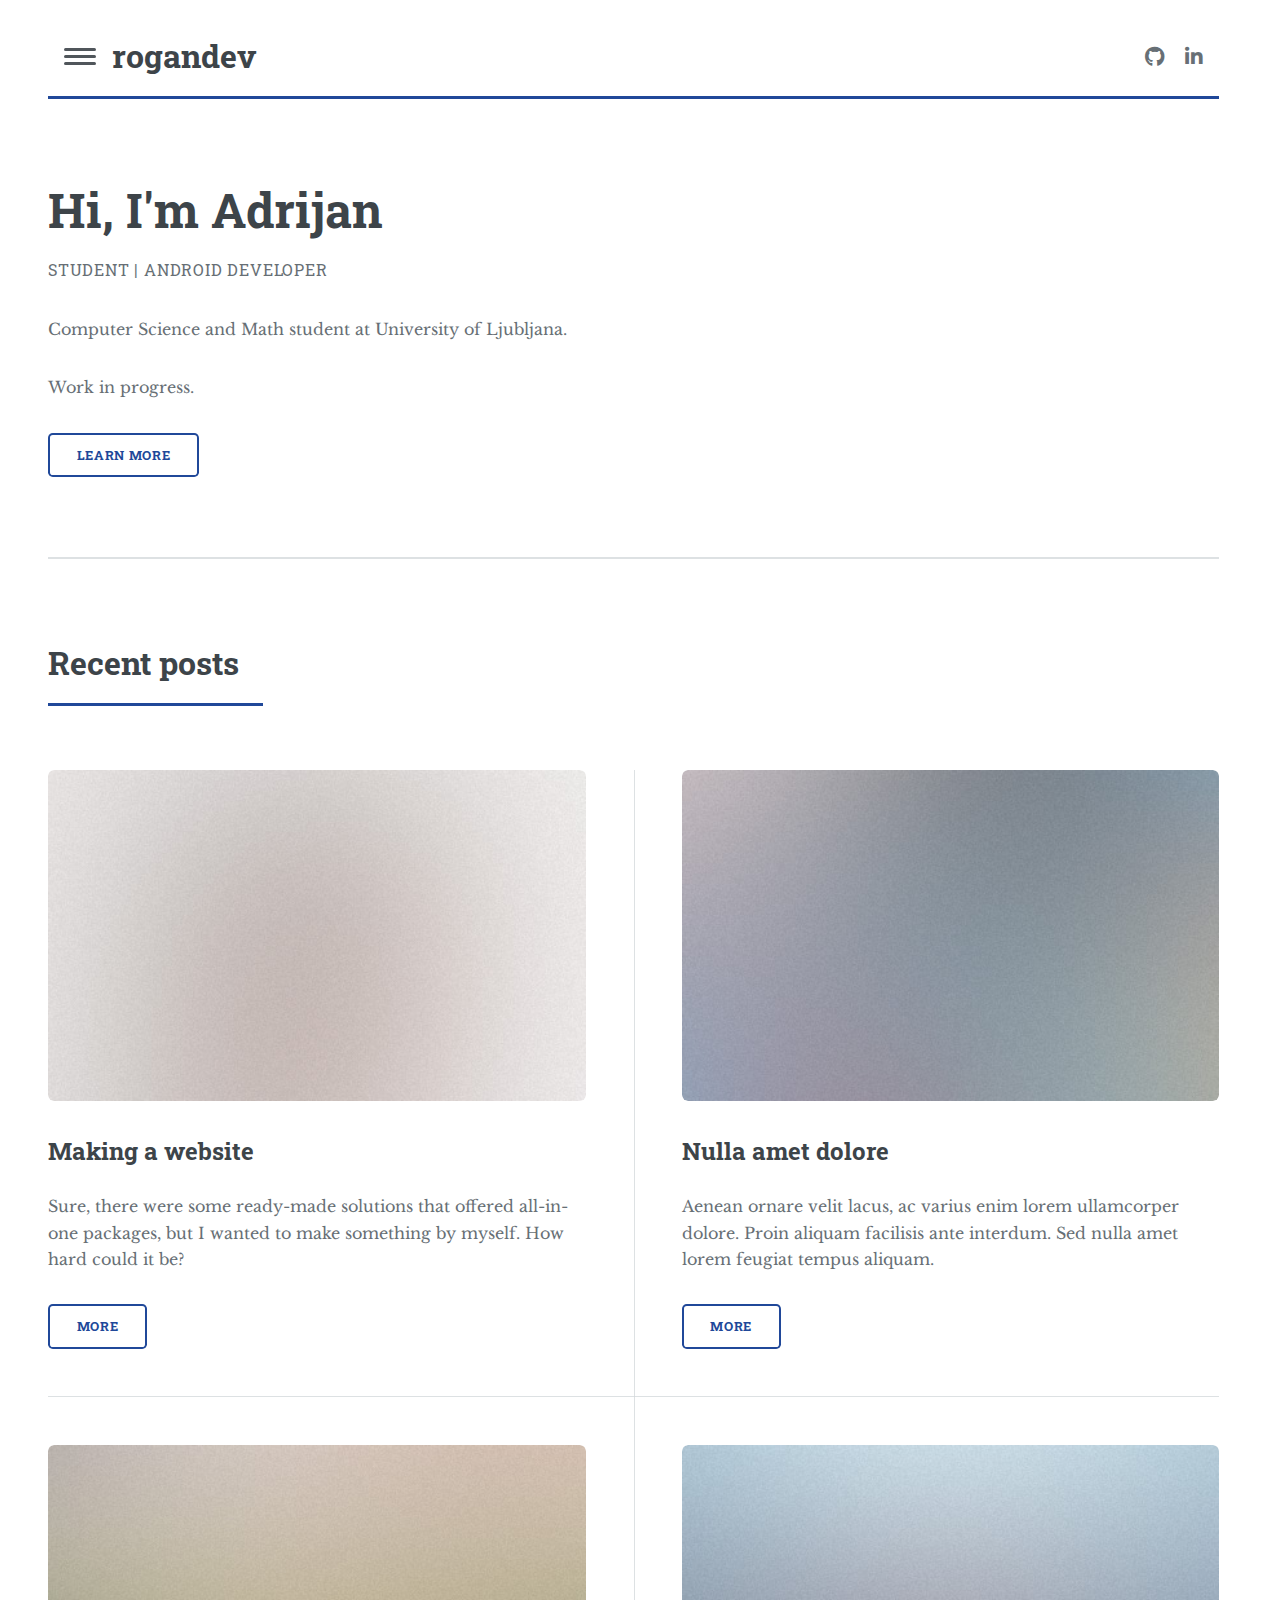
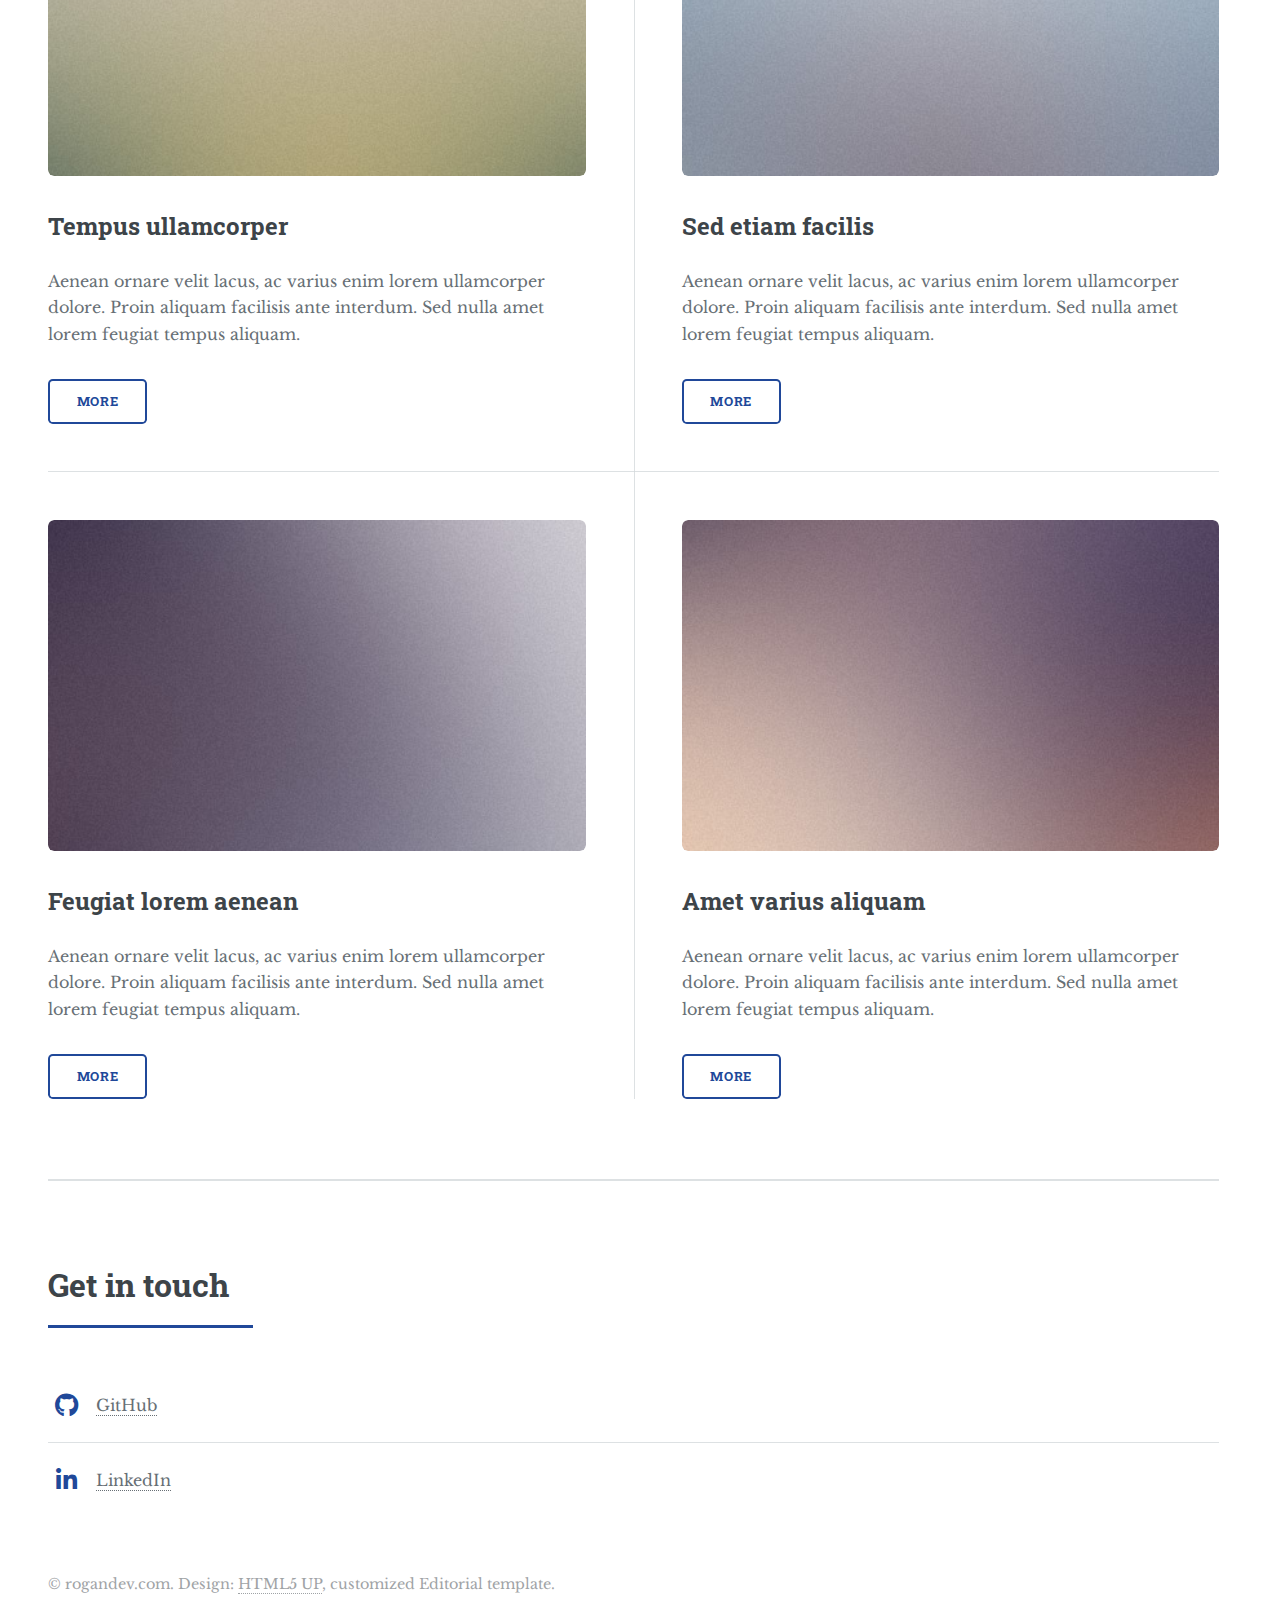
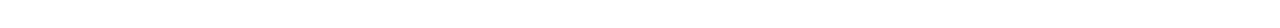
==== commit eb93e5df: "Structure improvements" ====
--- a/index.html
+++ b/index.html
@@ -5,157 +5,167 @@
 	Free for personal and commercial use under the CCA 3.0 license (html5up.net/license)
 -->
 <html>
-	<head>
-		<title>Home | rogandev</title>
-		<meta charset="utf-8" />
-		<meta name="viewport" content="width=device-width, initial-scale=1, user-scalable=no" />
-		<link rel="stylesheet" href="assets/css/main.css" />
-		<link rel="apple-touch-icon" sizes="180x180" href="/apple-touch-icon.png">
-		<link rel="icon" type="image/png" sizes="32x32" href="/favicon-32x32.png">
-		<link rel="icon" type="image/png" sizes="16x16" href="/favicon-16x16.png">
-		<link rel="manifest" href="/site.webmanifest">
-		<link rel="mask-icon" href="/safari-pinned-tab.svg" color="#5bbad5">
-		<meta name="msapplication-TileColor" content="#da532c">
-		<meta name="theme-color" content="#ffffff">
-	</head>
-	<body class="is-preload">
 
-	<!-- Menu -->
-		<nav id="menu" role="navigation">
-			<div class="inner">
-				<ul class="links">
-					<li><a href="index.html">Home</a></li>
-					<li><a href="about.html">About Me</a></li>
-					<li><a href="posts.html">Posts</a></li>
-					<li><a href="elements.html">Elements</a></li>
+<head>
+	<title>Home | rogandev</title>
+	<meta charset="utf-8" />
+	<meta name="viewport" content="width=device-width, initial-scale=1, user-scalable=no" />
+	<link rel="stylesheet" href="assets/css/main.css" />
+	<link rel="apple-touch-icon" sizes="180x180" href="/apple-touch-icon.png">
+	<link rel="icon" type="image/png" sizes="32x32" href="/favicon-32x32.png">
+	<link rel="icon" type="image/png" sizes="16x16" href="/favicon-16x16.png">
+	<link rel="manifest" href="/site.webmanifest">
+	<link rel="mask-icon" href="/safari-pinned-tab.svg" color="#5bbad5">
+	<meta name="msapplication-TileColor" content="#da532c">
+	<meta name="theme-color" content="#ffffff">
+</head>
+
+<body class="is-preload">
+
+	<!-- Navigation menu -->
+	<nav id="menu">
+		<div class="inner">
+			<ul class="links">
+				<li><a href="index.html">Home</a></li>
+				<li><a href="about.html">About Me</a></li>
+				<li><a href="posts.html">Posts</a></li>
+				<li><a href="elements.html">Elements</a></li>
+			</ul>
+		</div>
+	</nav>
+
+	<!-- Main content -->
+	<div id="main">
+
+		<!-- Inner content -->
+		<div id="inner">
+
+			<!-- Header -->
+			<header id="header">
+				<div id="menu-toggle-container">
+					<div id="menu-toggle">
+						<span></span>
+						<span></span>
+						<span></span>
+					</div>
+					<h2><a href="index.html">rogandev</a></h2>
+				</div>
+				<ul class="icons">
+					<li><a target="_blank" href="https://github.com/adrijanrogan" class="icon brands fa-github"><span
+								class="label">GitHub</span></a></li>
+					<li><a target="_blank" href="https://linkedin.com/in/adrijan-r-044775143"
+							class="icon brands fa-linkedin-in"><span class="label">LinkedIn</span></a></li>
 				</ul>
-			</div>
-		</nav>
+			</header>
 
-		<!-- Wrapper -->
-			<div id="wrapper">
-
-				<!-- Main -->
-					<div id="main">
-
-						<div class="inner">
-
-							<!-- Header -->
-								<header id="header">
-									<div id="menu-toggle-container">
-										<div id="menu-toggle">
-											<span></span>
-											<span></span>
-											<span></span>
-										</div>
-										<h2><a href="index.html">rogandev</a></h2>
-									</div>
-									<ul class="icons">
-										<li><a target="_blank" href="https://github.com/adrijanrogan" class="icon brands fa-github"><span class="label">GitHub</span></a></li>
-										<li><a target="_blank" href="https://linkedin.com/in/adrijan-r-044775143" class="icon brands fa-linkedin-in"><span class="label">LinkedIn</span></a></li>
-									</ul>
-								</header>
-
-							<!-- Banner -->
-								<section id="banner">
-									<div class="content">
-										<header>
-											<h1>Hi, I'm Adrijan</h1>
-											<p>Student | Android Developer</p>
-										</header>
-										<p>Computer Science and Math student at University of Ljubljana.</p>
-										<p>Work in progress.</p>
-										<ul class="actions">
-											<li><a href="about.html" class="button big">Learn More</a></li>
-										</ul>
-									</div>
-<!-- 									<span class="image object">
+			<!-- Banner -->
+			<section id="banner">
+				<div class="content">
+					<header>
+						<h1>Hi, I'm Adrijan</h1>
+						<p>Student | Android Developer</p>
+					</header>
+					<p>Computer Science and Math student at University of Ljubljana.</p>
+					<p>Work in progress.</p>
+					<ul class="actions">
+						<li><a href="about.html" class="button big">Learn More</a></li>
+					</ul>
+				</div>
+				<!-- 									<span class="image object">
 										<img src="images/code.svg" alt="" /> 
 									</span> -->
-								</section>
+			</section>
 
-							<!-- Section -->
-								<section>
-									<header class="major">
-										<h2>Recent posts</h2>
-									</header>
-									<div class="posts">
-										<article>
-											<a href="#" class="image"><img src="images/pic01.jpg" alt="" /></a>
-											<h3>Making a website</h3>
-											<p>Sure, there were some ready-made solutions that offered all-in-one packages, but I wanted to make something by myself. How hard could it be?</p>
-											<ul class="actions">
-												<li><a href="posts/01_website.html" class="button">More</a></li>
-											</ul>
-										</article>
-										<article>
-											<a href="#" class="image"><img src="images/pic02.jpg" alt="" /></a>
-											<h3>Nulla amet dolore</h3>
-											<p>Aenean ornare velit lacus, ac varius enim lorem ullamcorper dolore. Proin aliquam facilisis ante interdum. Sed nulla amet lorem feugiat tempus aliquam.</p>
-											<ul class="actions">
-												<li><a href="#" class="button">More</a></li>
-											</ul>
-										</article>
-										<article>
-											<a href="#" class="image"><img src="images/pic03.jpg" alt="" /></a>
-											<h3>Tempus ullamcorper</h3>
-											<p>Aenean ornare velit lacus, ac varius enim lorem ullamcorper dolore. Proin aliquam facilisis ante interdum. Sed nulla amet lorem feugiat tempus aliquam.</p>
-											<ul class="actions">
-												<li><a href="#" class="button">More</a></li>
-											</ul>
-										</article>
-										<article>
-											<a href="#" class="image"><img src="images/pic04.jpg" alt="" /></a>
-											<h3>Sed etiam facilis</h3>
-											<p>Aenean ornare velit lacus, ac varius enim lorem ullamcorper dolore. Proin aliquam facilisis ante interdum. Sed nulla amet lorem feugiat tempus aliquam.</p>
-											<ul class="actions">
-												<li><a href="#" class="button">More</a></li>
-											</ul>
-										</article>
-										<article>
-											<a href="#" class="image"><img src="images/pic05.jpg" alt="" /></a>
-											<h3>Feugiat lorem aenean</h3>
-											<p>Aenean ornare velit lacus, ac varius enim lorem ullamcorper dolore. Proin aliquam facilisis ante interdum. Sed nulla amet lorem feugiat tempus aliquam.</p>
-											<ul class="actions">
-												<li><a href="#" class="button">More</a></li>
-											</ul>
-										</article>
-										<article>
-											<a href="#" class="image"><img src="images/pic06.jpg" alt="" /></a>
-											<h3>Amet varius aliquam</h3>
-											<p>Aenean ornare velit lacus, ac varius enim lorem ullamcorper dolore. Proin aliquam facilisis ante interdum. Sed nulla amet lorem feugiat tempus aliquam.</p>
-											<ul class="actions">
-												<li><a href="#" class="button">More</a></li>
-											</ul>
-										</article>
-									</div>
-								</section>
+			<!-- Section -->
+			<section>
+				<header class="major">
+					<h2>Recent posts</h2>
+				</header>
+				<div class="posts">
+					<article>
+						<a href="#" class="image"><img src="images/pic01.jpg" alt="" /></a>
+						<h3>Making a website</h3>
+						<p>Sure, there were some ready-made solutions that offered all-in-one packages, but I wanted
+							to make something by myself. How hard could it be?</p>
+						<ul class="actions">
+							<li><a href="posts/01_website.html" class="button">More</a></li>
+						</ul>
+					</article>
+					<article>
+						<a href="#" class="image"><img src="images/pic02.jpg" alt="" /></a>
+						<h3>Nulla amet dolore</h3>
+						<p>Aenean ornare velit lacus, ac varius enim lorem ullamcorper dolore. Proin aliquam
+							facilisis ante interdum. Sed nulla amet lorem feugiat tempus aliquam.</p>
+						<ul class="actions">
+							<li><a href="#" class="button">More</a></li>
+						</ul>
+					</article>
+					<article>
+						<a href="#" class="image"><img src="images/pic03.jpg" alt="" /></a>
+						<h3>Tempus ullamcorper</h3>
+						<p>Aenean ornare velit lacus, ac varius enim lorem ullamcorper dolore. Proin aliquam
+							facilisis ante interdum. Sed nulla amet lorem feugiat tempus aliquam.</p>
+						<ul class="actions">
+							<li><a href="#" class="button">More</a></li>
+						</ul>
+					</article>
+					<article>
+						<a href="#" class="image"><img src="images/pic04.jpg" alt="" /></a>
+						<h3>Sed etiam facilis</h3>
+						<p>Aenean ornare velit lacus, ac varius enim lorem ullamcorper dolore. Proin aliquam
+							facilisis ante interdum. Sed nulla amet lorem feugiat tempus aliquam.</p>
+						<ul class="actions">
+							<li><a href="#" class="button">More</a></li>
+						</ul>
+					</article>
+					<article>
+						<a href="#" class="image"><img src="images/pic05.jpg" alt="" /></a>
+						<h3>Feugiat lorem aenean</h3>
+						<p>Aenean ornare velit lacus, ac varius enim lorem ullamcorper dolore. Proin aliquam
+							facilisis ante interdum. Sed nulla amet lorem feugiat tempus aliquam.</p>
+						<ul class="actions">
+							<li><a href="#" class="button">More</a></li>
+						</ul>
+					</article>
+					<article>
+						<a href="#" class="image"><img src="images/pic06.jpg" alt="" /></a>
+						<h3>Amet varius aliquam</h3>
+						<p>Aenean ornare velit lacus, ac varius enim lorem ullamcorper dolore. Proin aliquam
+							facilisis ante interdum. Sed nulla amet lorem feugiat tempus aliquam.</p>
+						<ul class="actions">
+							<li><a href="#" class="button">More</a></li>
+						</ul>
+					</article>
+				</div>
+			</section>
 
-								<!-- Section -->
-								<section>
-									<header class="major">
-										<h2>Get in touch</h2>
-									</header>
+			<!-- Section -->
+			<section>
+				<header class="major">
+					<h2>Get in touch</h2>
+				</header>
 
-									<ul class="contact">
-										<li class="icon brands fa-github"><a target="_blank" href="https://github.com/adrijanrogan">GitHub</a></li>
-										<li class="icon brands fa-linkedin-in"><a target="_blank" href="https://linkedin.com/in/adrijan-r-044775143">LinkedIn</a></li>
-									</ul>
-								</section>
+				<ul class="contact">
+					<li class="icon brands fa-github"><a target="_blank"
+							href="https://github.com/adrijanrogan">GitHub</a></li>
+					<li class="icon brands fa-linkedin-in"><a target="_blank"
+							href="https://linkedin.com/in/adrijan-r-044775143">LinkedIn</a></li>
+				</ul>
+			</section>
 
-								<!-- Footer -->
-								<footer id="footer">
-									<p class="copyright">&copy; rogandev.com. Design: <a href="https://html5up.net">HTML5 UP</a>, customized Editorial template.</p>
-								</footer>
+			<!-- Footer -->
+			<footer id="footer">
+				<p class="copyright">&copy; rogandev.com. Design: <a href="https://html5up.net">HTML5 UP</a>,
+					customized Editorial template.</p>
+			</footer>
 
-						</div>
-					</div>
+		</div>
+	</div>
 
-			</div>
+	<!-- Scripts -->
+	<script src="assets/js/browser.min.js"></script>
+	<script src="assets/js/main.js"></script>
 
-		<!-- Scripts -->
-			<script src="assets/js/browser.min.js"></script>
-			<script src="assets/js/main.js"></script>
+</body>
 
-	</body>
 </html>
--- a/assets/css/main.css
+++ b/assets/css/main.css
@@ -1,5 +1,5 @@
 @import 'fontawesome-all.min.css';
-@import url("https://fonts.googleapis.com/css?family=Open+Sans:400,600,400italic,600italic|Roboto+Slab:400,700");
+@import url("https://fonts.googleapis.com/css2?family=Libre+Baskerville&family=Roboto+Slab:wght@400;700&display=swap");
 html, body, div, span, applet, object,
 iframe, h1, h2, h3, h4, h5, h6, p, blockquote,
 pre, a, abbr, acronym, address, big, cite,
@@ -1393,7 +1393,7 @@
   font-family: "Roboto Slab", serif;
   font-size: 1em;
   font-weight: 400;
-  letter-spacing: 0.075em;
+  letter-spacing: 0.05em;
   margin-top: -0.5em;
   text-transform: uppercase;
 }
@@ -2007,7 +2007,7 @@
   font-size: 0.8em;
   font-weight: 700;
   height: 3.5em;
-  letter-spacing: 0.075em;
+  letter-spacing: 0.05em;
   line-height: 3.5em;
   padding: 0 2.25em;
   text-align: center;
@@ -2425,60 +2425,99 @@
   min-height: 100vh;
 }
 
-/* Main */
 #main {
-  -moz-flex-grow: 1;
-  -webkit-flex-grow: 1;
-  -ms-flex-grow: 1;
-  flex-grow: 1;
-  -moz-flex-shrink: 1;
-  -webkit-flex-shrink: 1;
-  -ms-flex-shrink: 1;
-  flex-shrink: 1;
+  display: -moz-flex;
+  display: -webkit-flex;
+  display: -ms-flex;
+  display: flex;
+  -moz-flex-direction: row-reverse;
+  -webkit-flex-direction: row-reverse;
+  -ms-flex-direction: row-reverse;
+  flex-direction: row-reverse;
+  min-height: 100vh;
   width: 100%;
 }
-#main > .inner {
+
+#inner {
   padding: 0 5em 0.1em 5em;
+  display: -moz-flex;
+  display: -webkit-flex;
+  display: -ms-flex;
+  display: flex;
+  flex-direction: column;
+  flex: 1;
   margin: 0 auto;
   max-width: 80em;
 }
-#main > .inner > section {
+#inner > section {
   padding: 6em 0 4em 0;
   border-top: solid 2px rgba(210, 215, 217, 0.75);
 }
-#main > .inner > section:first-of-type {
+#inner > section:first-of-type {
   border-top: 0 !important;
 }
 @media screen and (max-width: 1680px) {
-  #main > .inner {
+  #inner {
     padding: 0 4em 0.1em 4em;
   }
-  #main > .inner > section {
+  #inner > section {
     padding: 5em 0 3em 0;
   }
 }
 @media screen and (max-width: 1280px) {
-  #main > .inner {
+  #inner {
     padding: 0 3em 0.1em 3em;
   }
-  #main > .inner > section {
+}
+@media screen and (max-width: 980px) {
+  #inner {
+    padding: 0 2em 0.1em 2em;
+  }
+  #inner > section {
     padding: 4em 0 2em 0;
   }
 }
+@media screen and (max-width: 736px) {
+  #inner {
+    padding: 0 1.5em 0.1em 1.5em;
+  }
+}
+
+.article {
+  margin: 0 auto;
+  max-width: 60em;
+}
+.article > section {
+  padding: 6em 0 4em 0;
+  border-top: solid 2px rgba(210, 215, 217, 0.75);
+}
+.article > section:first-of-type {
+  border-top: 0 !important;
+}
+@media screen and (max-width: 1680px) {
+  .article {
+    padding: 0 4em 0.1em 4em;
+  }
+  .article > section {
+    padding: 5em 0 3em 0;
+  }
+}
+@media screen and (max-width: 1280px) {
+  .article {
+    padding: 0 3em 0.1em 3em;
+  }
+}
 @media screen and (max-width: 980px) {
-  #main > .inner {
+  .article {
     padding: 0 2em 0.1em 2em;
   }
-  #main > .inner > section {
-    padding: 3em 0 1em 0;
+  .article > section {
+    padding: 4em 0 2em 0;
   }
 }
 @media screen and (max-width: 736px) {
-  #main > .inner {
-    padding: 0 1em 0.1em 1em;
-  }
-  #main > .inner > section {
-    padding: 2em 0 0.1em 0;
+  .article {
+    padding: 0 1.5em 0.1em 1.5em;
   }
 }
 
@@ -2521,9 +2560,6 @@
   display: -webkit-flex;
   display: -ms-flex;
   display: flex;
-}
-#banner h1 {
-  margin-top: -0.125em;
 }
 #banner .content {
   -moz-flex-grow: 1;
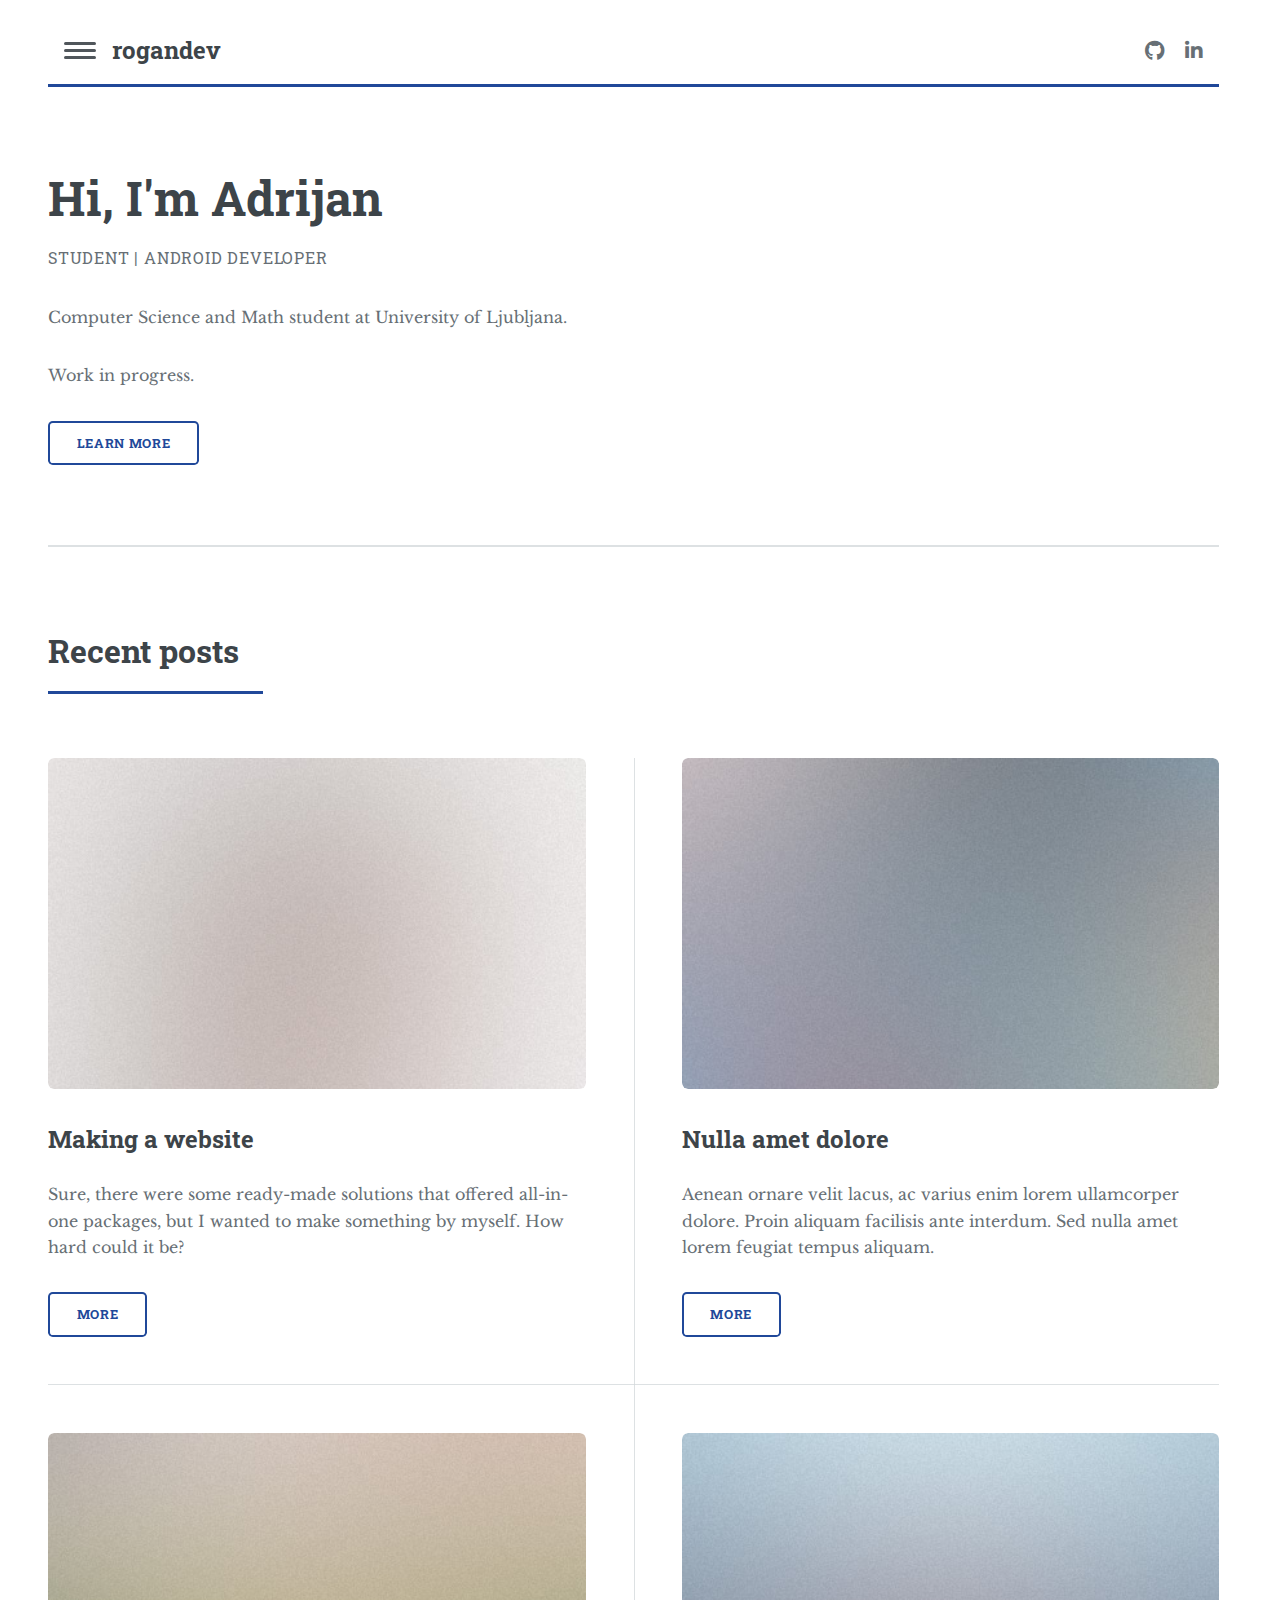
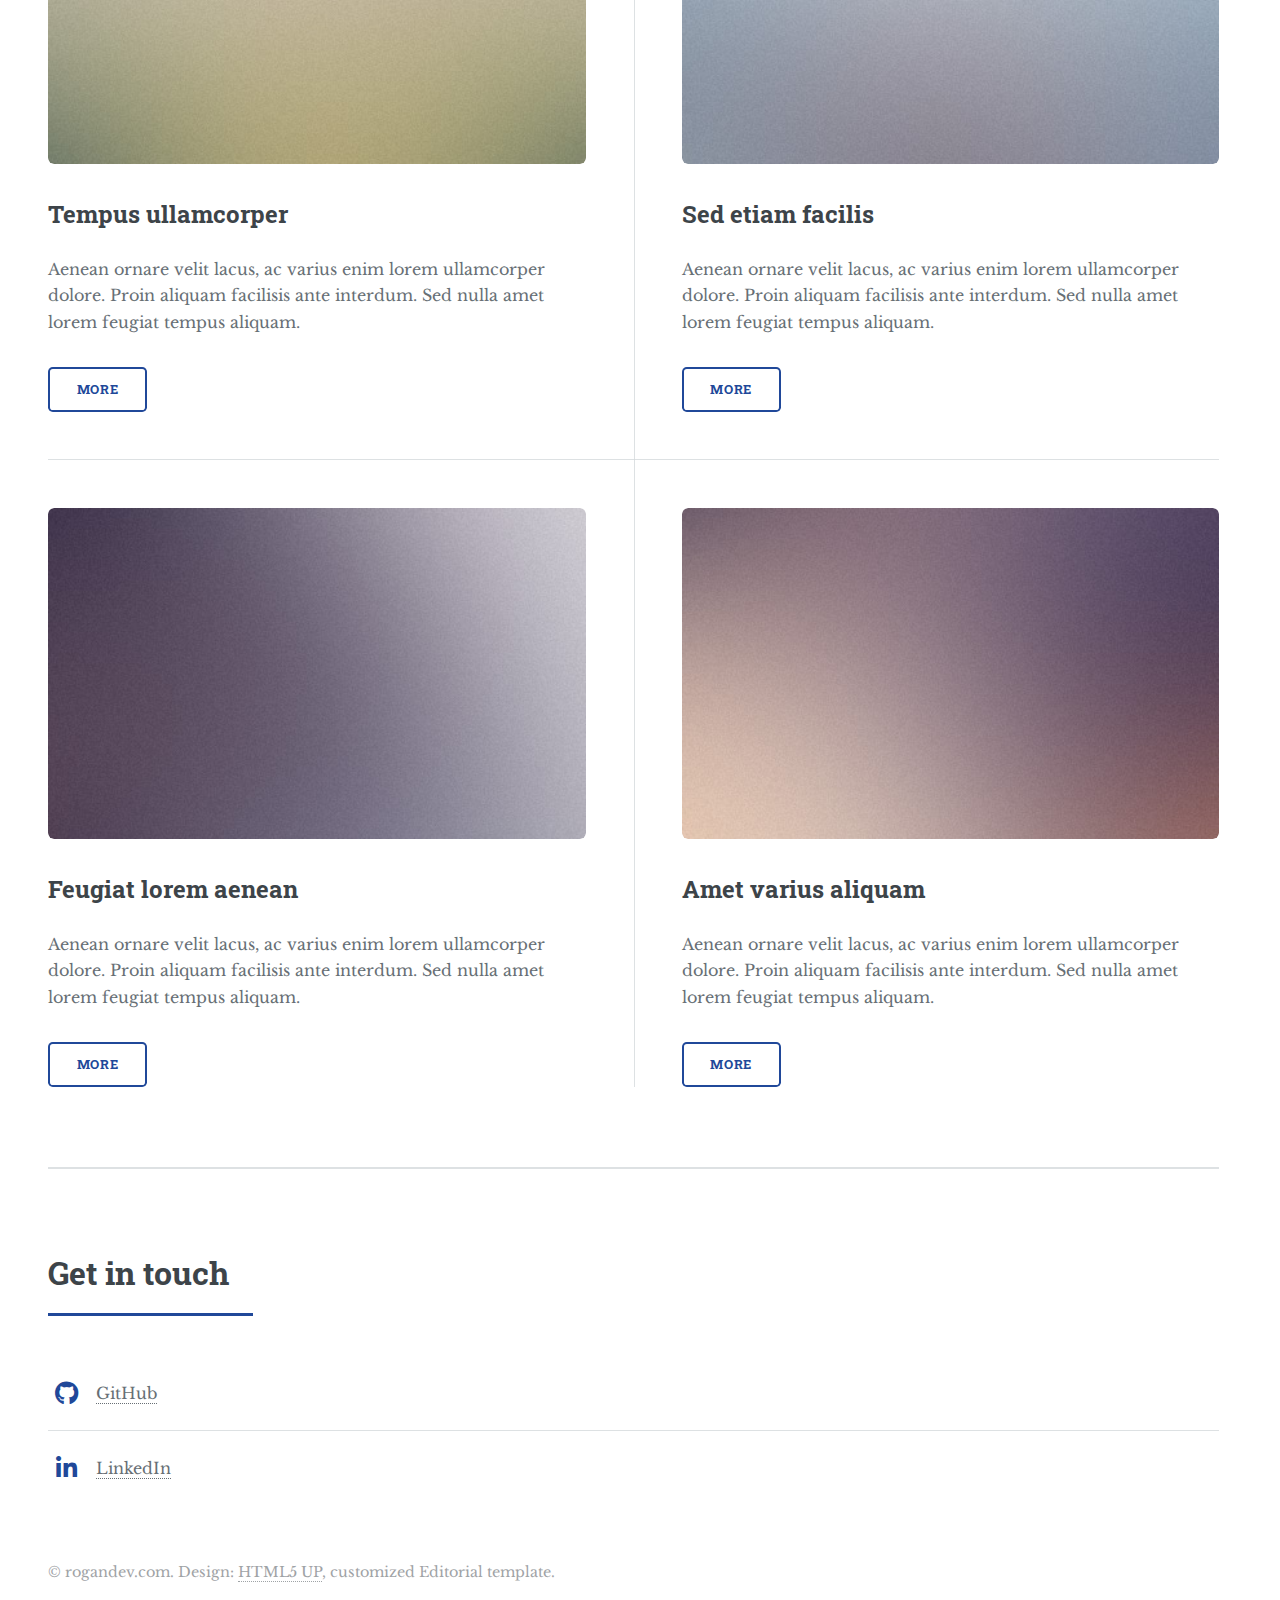
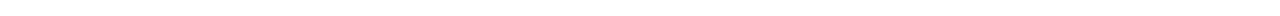
==== commit 2a26d91d: "Responsive menu location" ====
--- a/index.html
+++ b/index.html
@@ -42,13 +42,13 @@
 
 			<!-- Header -->
 			<header id="header">
-				<div id="menu-toggle-container">
+				<div class="menu">
 					<div id="menu-toggle">
 						<span></span>
 						<span></span>
 						<span></span>
 					</div>
-					<h2><a href="index.html">rogandev</a></h2>
+					<h3><a href="index.html">rogandev</a></h3>
 				</div>
 				<ul class="icons">
 					<li><a target="_blank" href="https://github.com/adrijanrogan" class="icon brands fa-github"><span
@@ -58,7 +58,7 @@
 				</ul>
 			</header>
 
-			<!-- Banner -->
+			<!-- Banner section -->
 			<section id="banner">
 				<div class="content">
 					<header>
@@ -76,7 +76,7 @@
 									</span> -->
 			</section>
 
-			<!-- Section -->
+			<!-- Recent posts section -->
 			<section>
 				<header class="major">
 					<h2>Recent posts</h2>
@@ -139,7 +139,7 @@
 				</div>
 			</section>
 
-			<!-- Section -->
+			<!-- Get in touch section -->
 			<section>
 				<header class="major">
 					<h2>Get in touch</h2>
--- a/assets/css/main.css
+++ b/assets/css/main.css
@@ -2412,19 +2412,6 @@
   }
 }
 
-/* Wrapper */
-#wrapper {
-  display: -moz-flex;
-  display: -webkit-flex;
-  display: -ms-flex;
-  display: flex;
-  -moz-flex-direction: row-reverse;
-  -webkit-flex-direction: row-reverse;
-  -ms-flex-direction: row-reverse;
-  flex-direction: row-reverse;
-  min-height: 100vh;
-}
-
 #main {
   display: -moz-flex;
   display: -webkit-flex;
@@ -2493,32 +2480,6 @@
 }
 .article > section:first-of-type {
   border-top: 0 !important;
-}
-@media screen and (max-width: 1680px) {
-  .article {
-    padding: 0 4em 0.1em 4em;
-  }
-  .article > section {
-    padding: 5em 0 3em 0;
-  }
-}
-@media screen and (max-width: 1280px) {
-  .article {
-    padding: 0 3em 0.1em 3em;
-  }
-}
-@media screen and (max-width: 980px) {
-  .article {
-    padding: 0 2em 0.1em 2em;
-  }
-  .article > section {
-    padding: 4em 0 2em 0;
-  }
-}
-@media screen and (max-width: 736px) {
-  .article {
-    padding: 0 1.5em 0.1em 1.5em;
-  }
 }
 
 /* Header */
@@ -2534,10 +2495,19 @@
   row-gap: 1em;
   column-gap: 1em;
   padding: 3em 0 1em 0;
-  position: relative;
 }
 #header > * {
   margin-bottom: 0;
+}
+#header .menu {
+  margin-left: 1em;
+  display: inline-flex;
+}
+#header .menu > * {
+  margin-bottom: 0;
+}
+#header .menu > :first-child {
+  margin-right: 1em;
 }
 #header .icons {
   margin-right: 1em;
@@ -2550,6 +2520,12 @@
 @media screen and (max-width: 980px) {
   #header {
     padding-top: 1em;
+  }
+  #header .menu {
+    margin-left: 0;
+  }
+  #header .icons {
+    margin-right: 0;
   }
 }
 
@@ -2641,6 +2617,9 @@
 }
 
 /* Footer */
+#footer {
+  margin-top: auto;
+}
 #footer .copyright {
   color: #9fa3a6;
   font-size: 0.9em;
@@ -2650,17 +2629,7 @@
 }
 
 /* Menu toggle */
-#menu-toggle-container {
-  display: inline-flex;
-}
-
-#menu-toggle-container > * {
-  margin-bottom: 0;
-}
-
 #menu-toggle {
-  margin-left: 1em;
-  margin-right: 1em;
   display: flex;
   cursor: pointer;
   flex-direction: column;
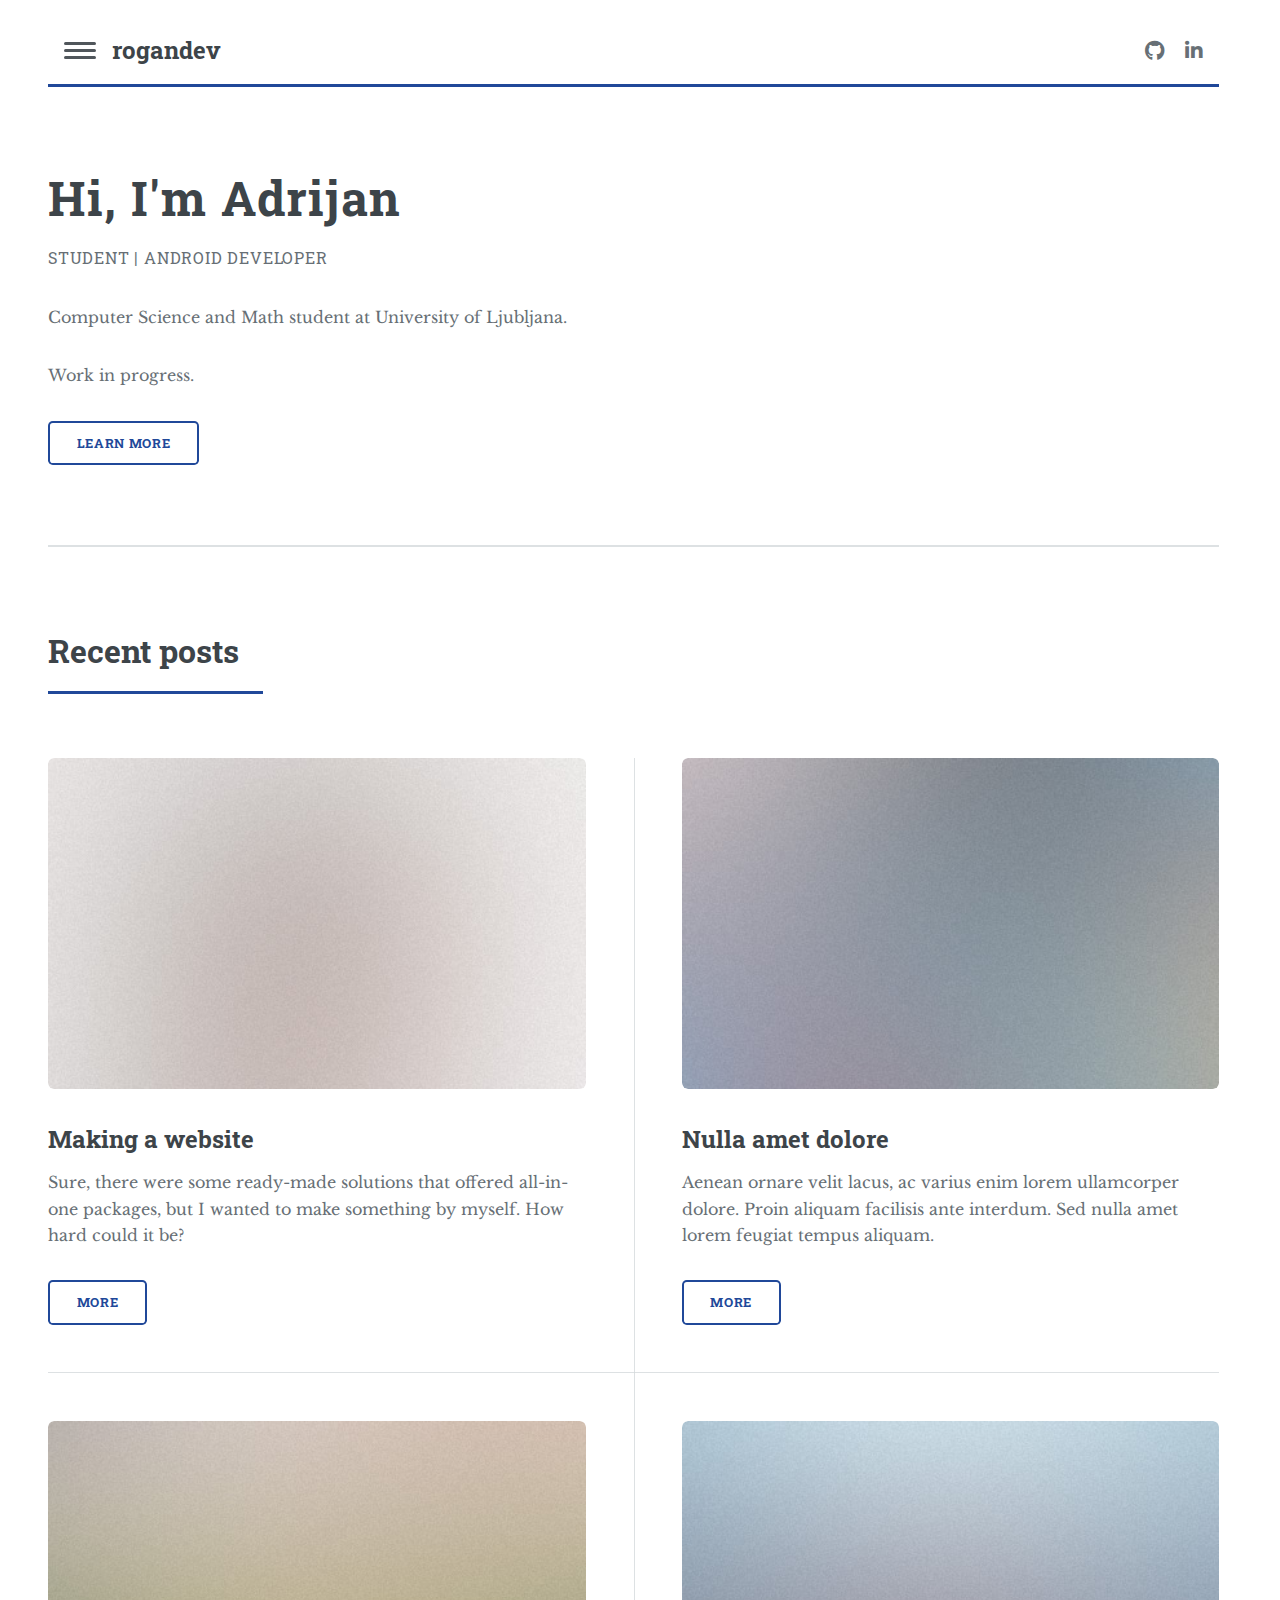
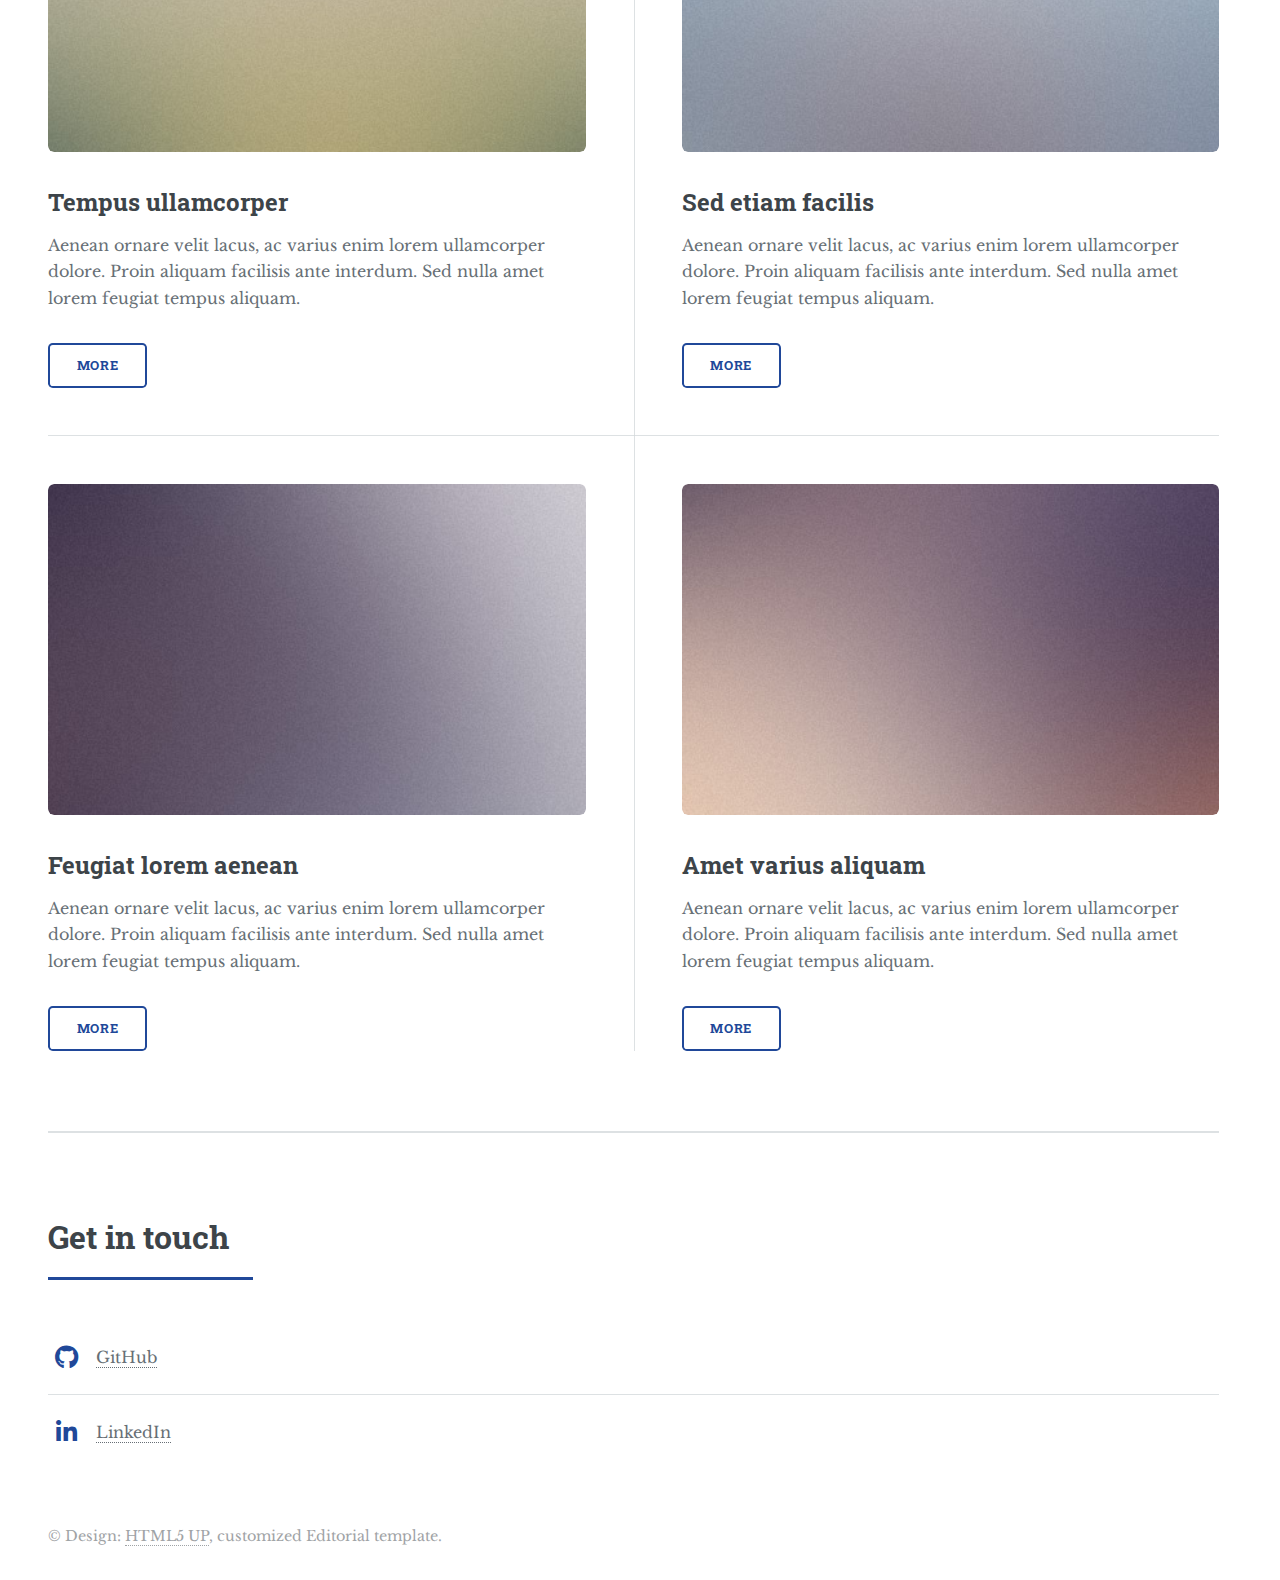
==== commit eccf73fb: "Remove website URL from footer" ====
--- a/index.html
+++ b/index.html
@@ -155,7 +155,7 @@
 
 			<!-- Footer -->
 			<footer id="footer">
-				<p class="copyright">&copy; rogandev.com. Design: <a href="https://html5up.net">HTML5 UP</a>,
+				<p class="copyright">&copy; Design: <a href="https://html5up.net">HTML5 UP</a>,
 					customized Editorial template.</p>
 			</footer>
 
--- a/assets/css/main.css
+++ b/assets/css/main.css
@@ -109,12 +109,6 @@
   font-size: 18px;
   font-weight: 400;
   line-height: 1.65;
-  /* @include breakpoint('<=xlarge') {
-  	font-size: 11pt;
-  } */
-  /* @include breakpoint('<=xxsmall') {
-  	font-size: 9pt;
-  } */
 }
 @media screen and (max-width: 1280px) {
   body, input, select, textarea {
@@ -157,7 +151,7 @@
   font-family: "Roboto Slab", serif;
   font-weight: 700;
   line-height: 1.5;
-  margin: 0 0 1em 0;
+  margin: 0 0 0.5em 0;
 }
 h1 a, h2 a, h3 a, h4 a, h5 a, h6 a {
   color: inherit;
@@ -167,7 +161,6 @@
 
 h1 {
   font-size: 3.5em;
-  margin: 0 0 0.5em 0;
   line-height: 1.3;
 }
 
@@ -192,13 +185,18 @@
 
 @media screen and (max-width: 980px) {
   h2 {
-    font-size: 1.5em;
+    font-size: 1.6em;
   }
 }
 h3 {
   font-size: 1.5em;
 }
 
+@media screen and (max-width: 980px) {
+  h3 {
+    font-size: 1.2em;
+  }
+}
 h4 {
   font-size: 1.1em;
 }
@@ -1404,7 +1402,7 @@
   padding: 0 0.75em 0.5em 0;
 }
 header.main > :last-child {
-  margin: 0 0 1em 0;
+  margin: 0 0 4em 0;
 }
 
 /* Form */
@@ -2475,7 +2473,7 @@
   max-width: 60em;
 }
 .article > section {
-  padding: 6em 0 4em 0;
+  padding: 4em 0 2em 0;
   border-top: solid 2px rgba(210, 215, 217, 0.75);
 }
 .article > section:first-of-type {
@@ -2572,6 +2570,9 @@
   -ms-object-position: center;
   object-position: center;
   width: 100%;
+}
+#banner h1 {
+  letter-spacing: 0.025em;
 }
 @media screen and (orientation: portrait) {
   #banner {
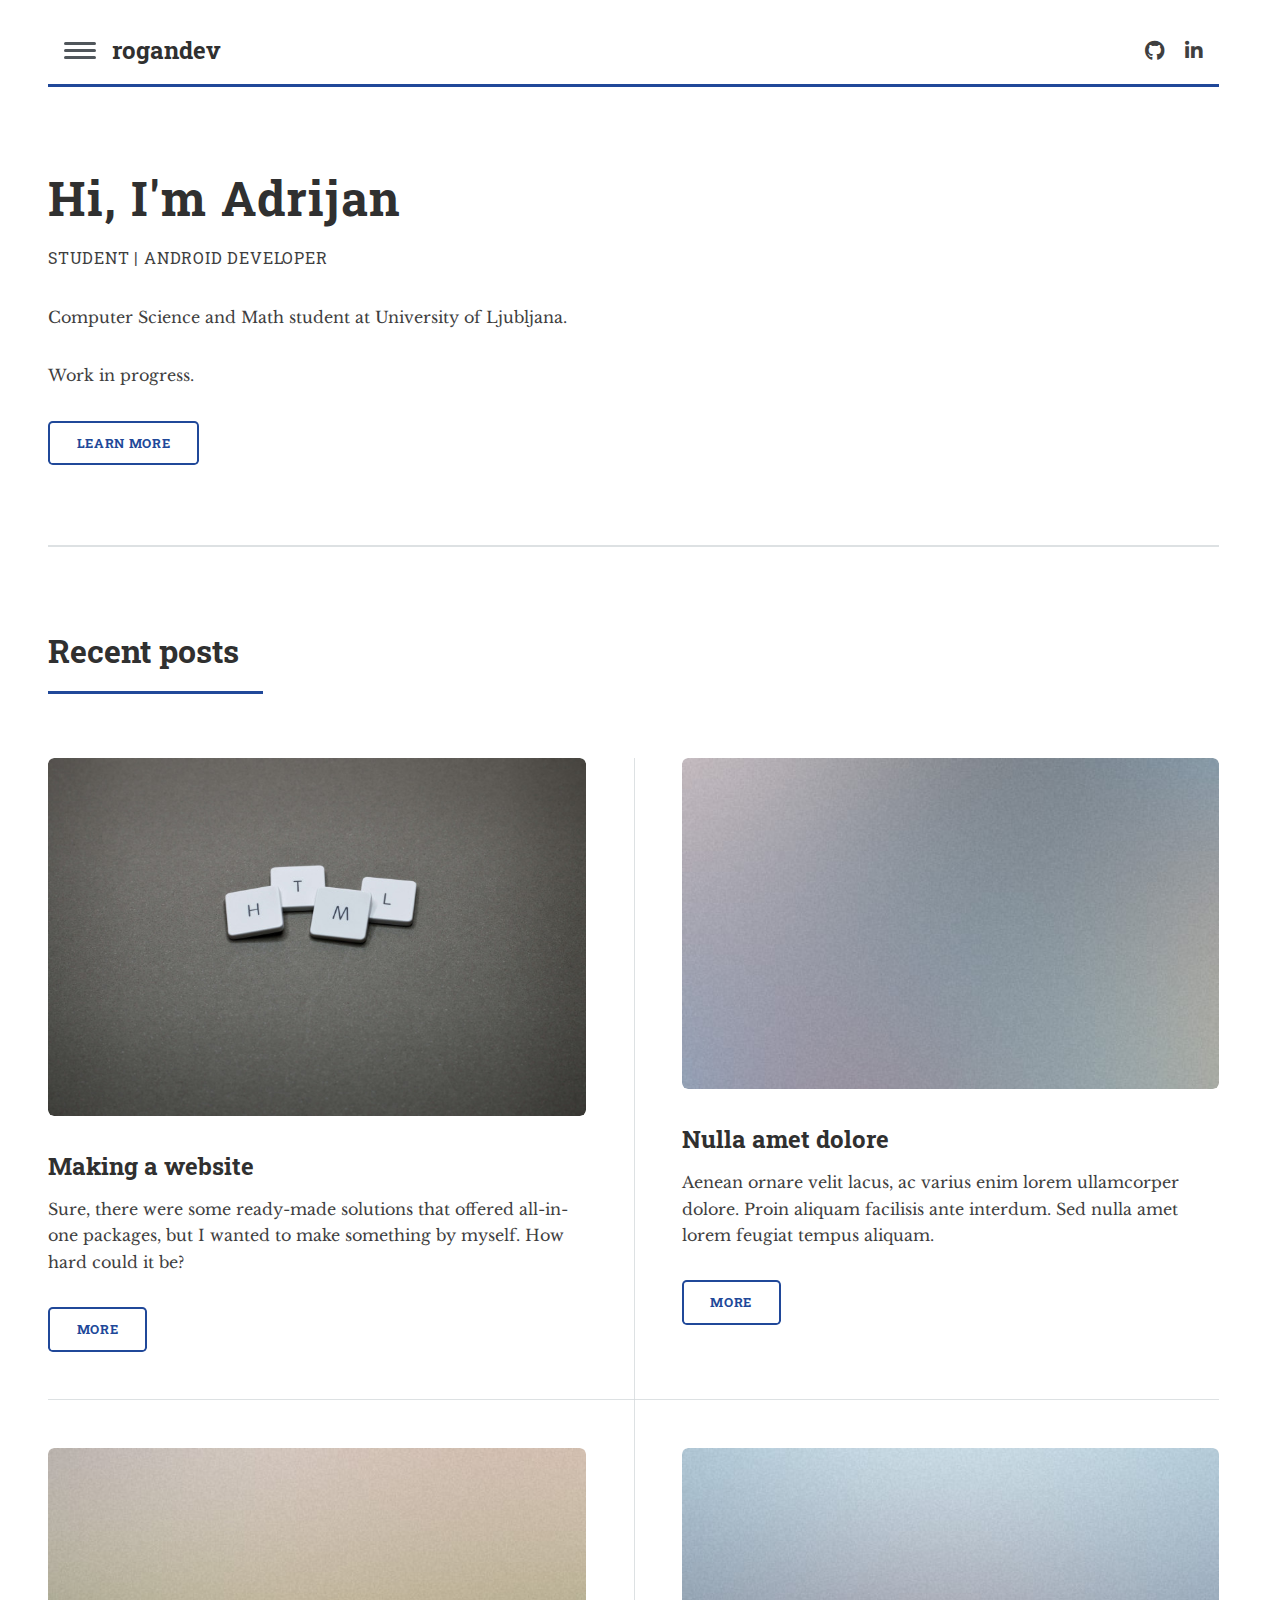
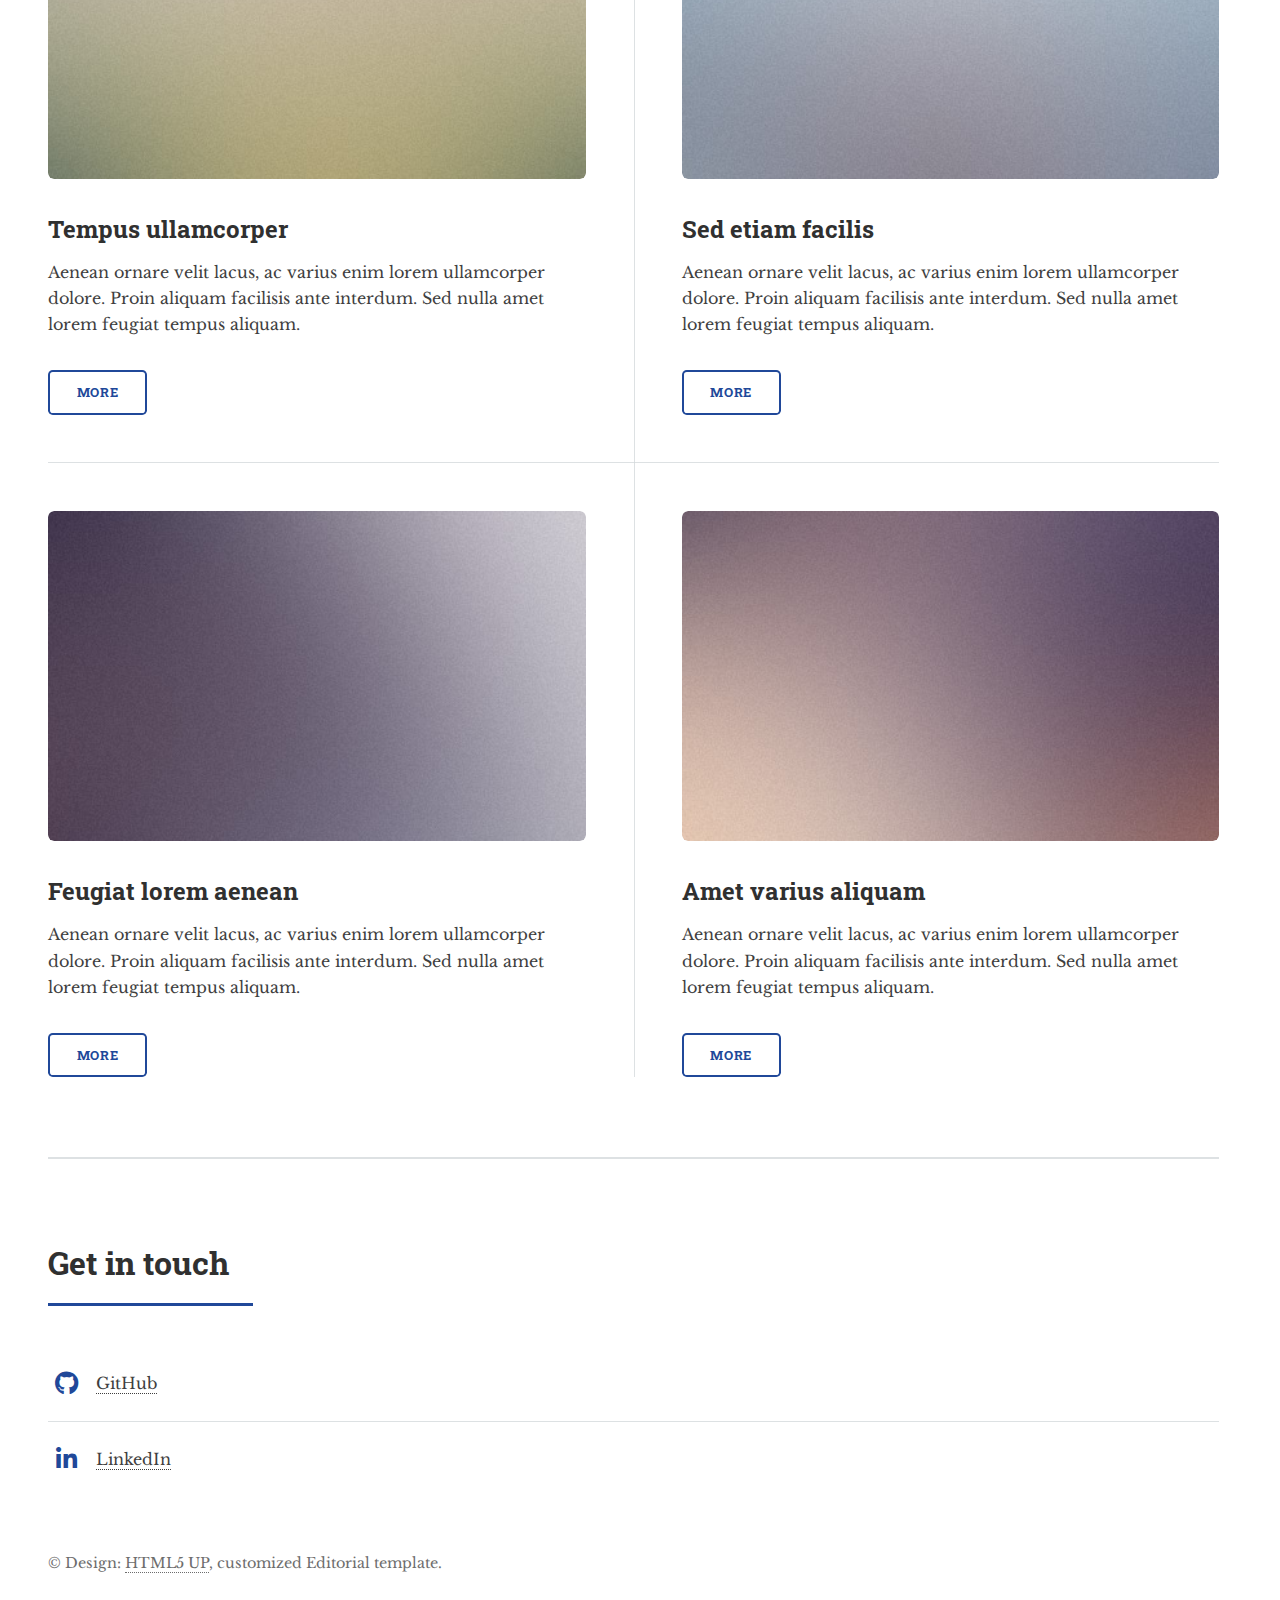
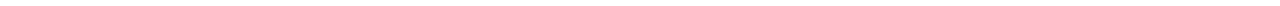
==== commit 3bfe2a96: "Add first post picture" ====
--- a/index.html
+++ b/index.html
@@ -83,7 +83,7 @@
 				</header>
 				<div class="posts">
 					<article>
-						<a href="#" class="image"><img src="images/pic01.jpg" alt="" /></a>
+						<a href="#" class="image"><img src="images/post_01.jpg" alt="" /></a>
 						<h3>Making a website</h3>
 						<p>Sure, there were some ready-made solutions that offered all-in-one packages, but I wanted
 							to make something by myself. How hard could it be?</p>
--- a/assets/css/main.css
+++ b/assets/css/main.css
@@ -104,7 +104,7 @@
 
 /* Type */
 body, input, select, textarea {
-  color: #676f75;
+  color: #3f3f3f;
   font-family: "Libre Baskerville", serif;
   font-size: 18px;
   font-weight: 400;
@@ -113,6 +113,11 @@
 @media screen and (max-width: 1280px) {
   body, input, select, textarea {
     font-size: 16px;
+  }
+}
+@media screen and (max-width: 980px) {
+  body, input, select, textarea {
+    font-size: 15px;
   }
 }
 
@@ -134,7 +139,7 @@
 }
 
 strong, b {
-  color: #3d4449;
+  color: #303030;
   font-weight: 600;
 }
 
@@ -147,7 +152,7 @@
 }
 
 h1, h2, h3, h4, h5, h6 {
-  color: #3d4449;
+  color: #303030;
   font-family: "Roboto Slab", serif;
   font-weight: 700;
   line-height: 1.5;
@@ -1411,7 +1416,7 @@
 }
 
 label {
-  color: #3d4449;
+  color: #303030;
   display: block;
   font-size: 0.9em;
   font-weight: 600;
@@ -1473,7 +1478,7 @@
   text-overflow: ellipsis;
 }
 select option {
-  color: #3d4449;
+  color: #303030;
   background: #ffffff;
 }
 select:focus::-ms-value {
@@ -1513,7 +1518,7 @@
 input[type=checkbox] + label,
 input[type=radio] + label {
   text-decoration: none;
-  color: #676f75;
+  color: #3f3f3f;
   cursor: pointer;
   display: inline-block;
   font-size: 1em;
@@ -1553,8 +1558,8 @@
 }
 input[type=checkbox]:checked + label:before,
 input[type=radio]:checked + label:before {
-  background: #3d4449;
-  border-color: #3d4449;
+  background: #303030;
+  border-color: #303030;
   color: #ffffff;
   content: "\f00c";
 }
@@ -1573,22 +1578,22 @@
 }
 
 ::-webkit-input-placeholder {
-  color: #9fa3a6 !important;
+  color: #6d6d6d !important;
   opacity: 1;
 }
 
 :-moz-placeholder {
-  color: #9fa3a6 !important;
+  color: #6d6d6d !important;
   opacity: 1;
 }
 
 ::-moz-placeholder {
-  color: #9fa3a6 !important;
+  color: #6d6d6d !important;
   opacity: 1;
 }
 
 :-ms-input-placeholder {
-  color: #9fa3a6 !important;
+  color: #6d6d6d !important;
   opacity: 1;
 }
 
@@ -1947,7 +1952,7 @@
   padding: 0.75em 0.75em;
 }
 table th {
-  color: #3d4449;
+  color: #303030;
   font-size: 0.9em;
   font-weight: 600;
   padding: 0 0.75em 0.75em 0.75em;
@@ -2622,7 +2627,7 @@
   margin-top: auto;
 }
 #footer .copyright {
-  color: #9fa3a6;
+  color: #6d6d6d;
   font-size: 0.9em;
 }
 #footer .copyright a {
